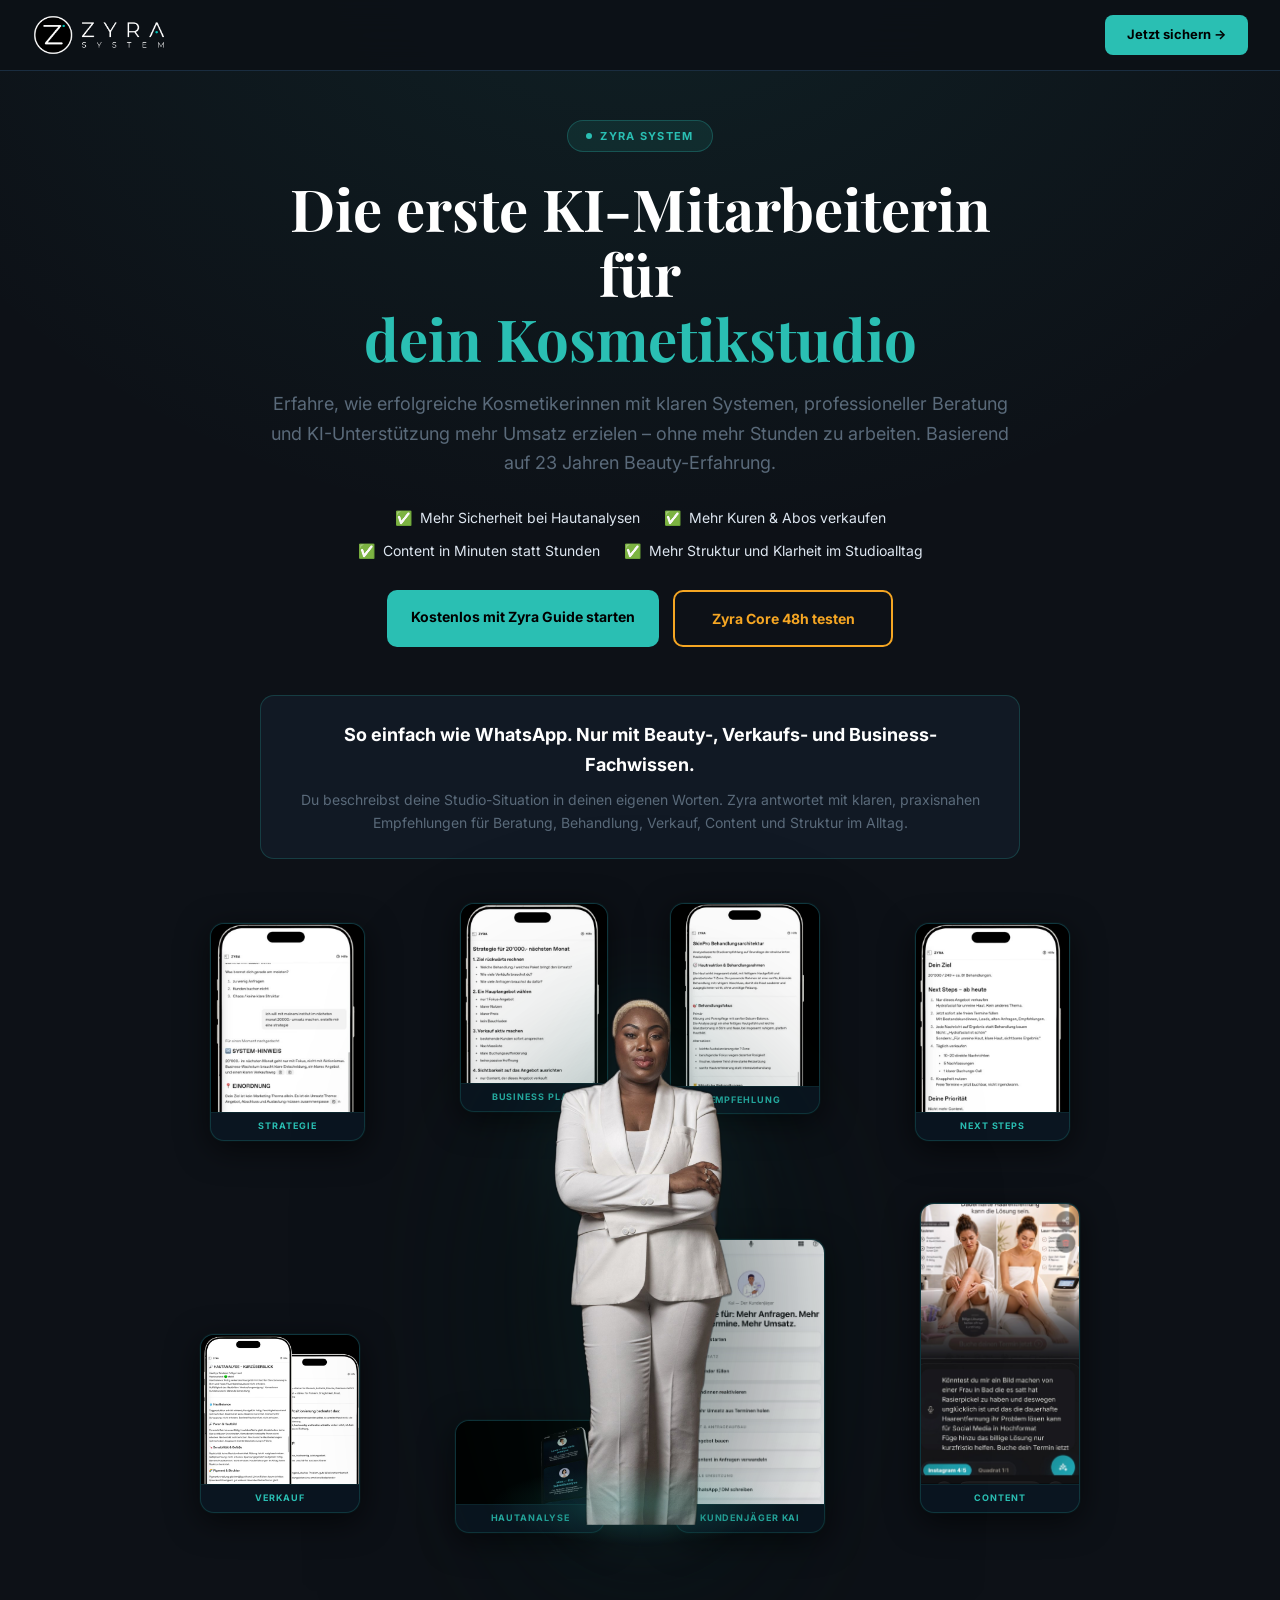
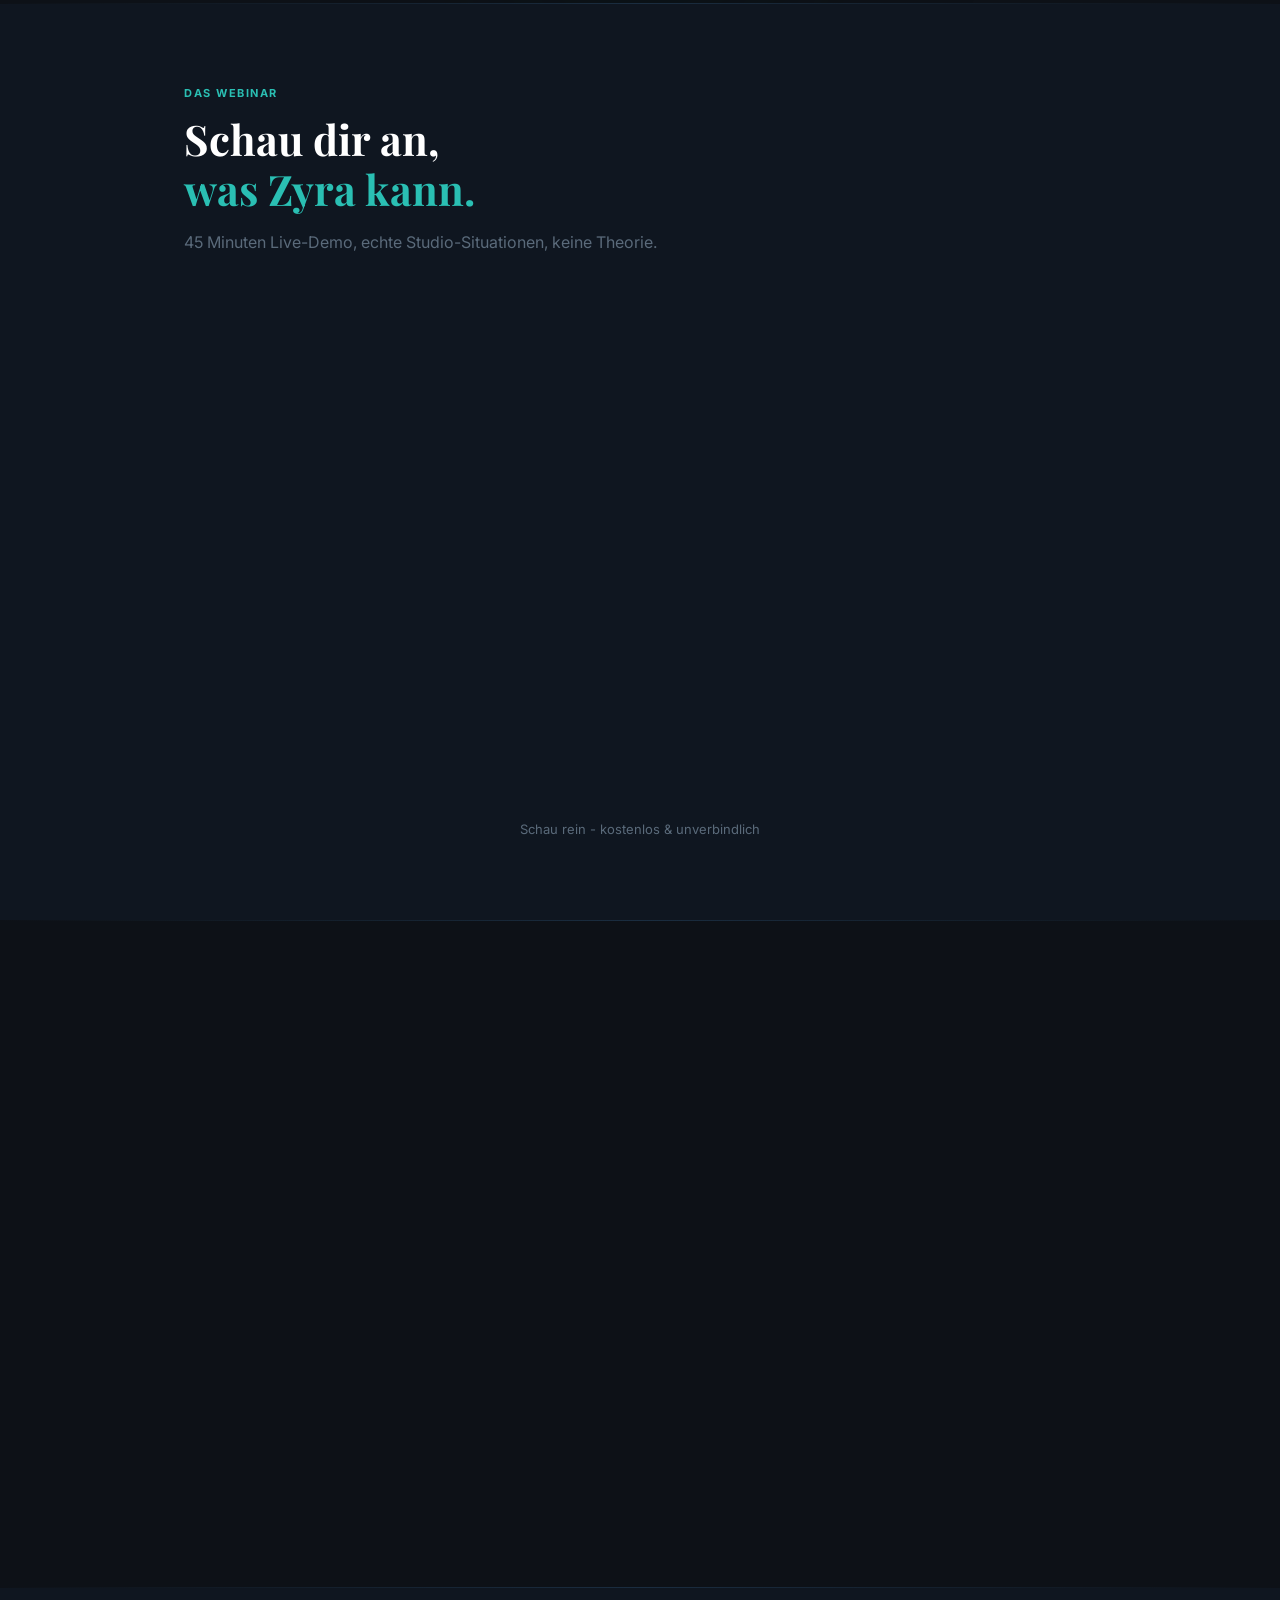
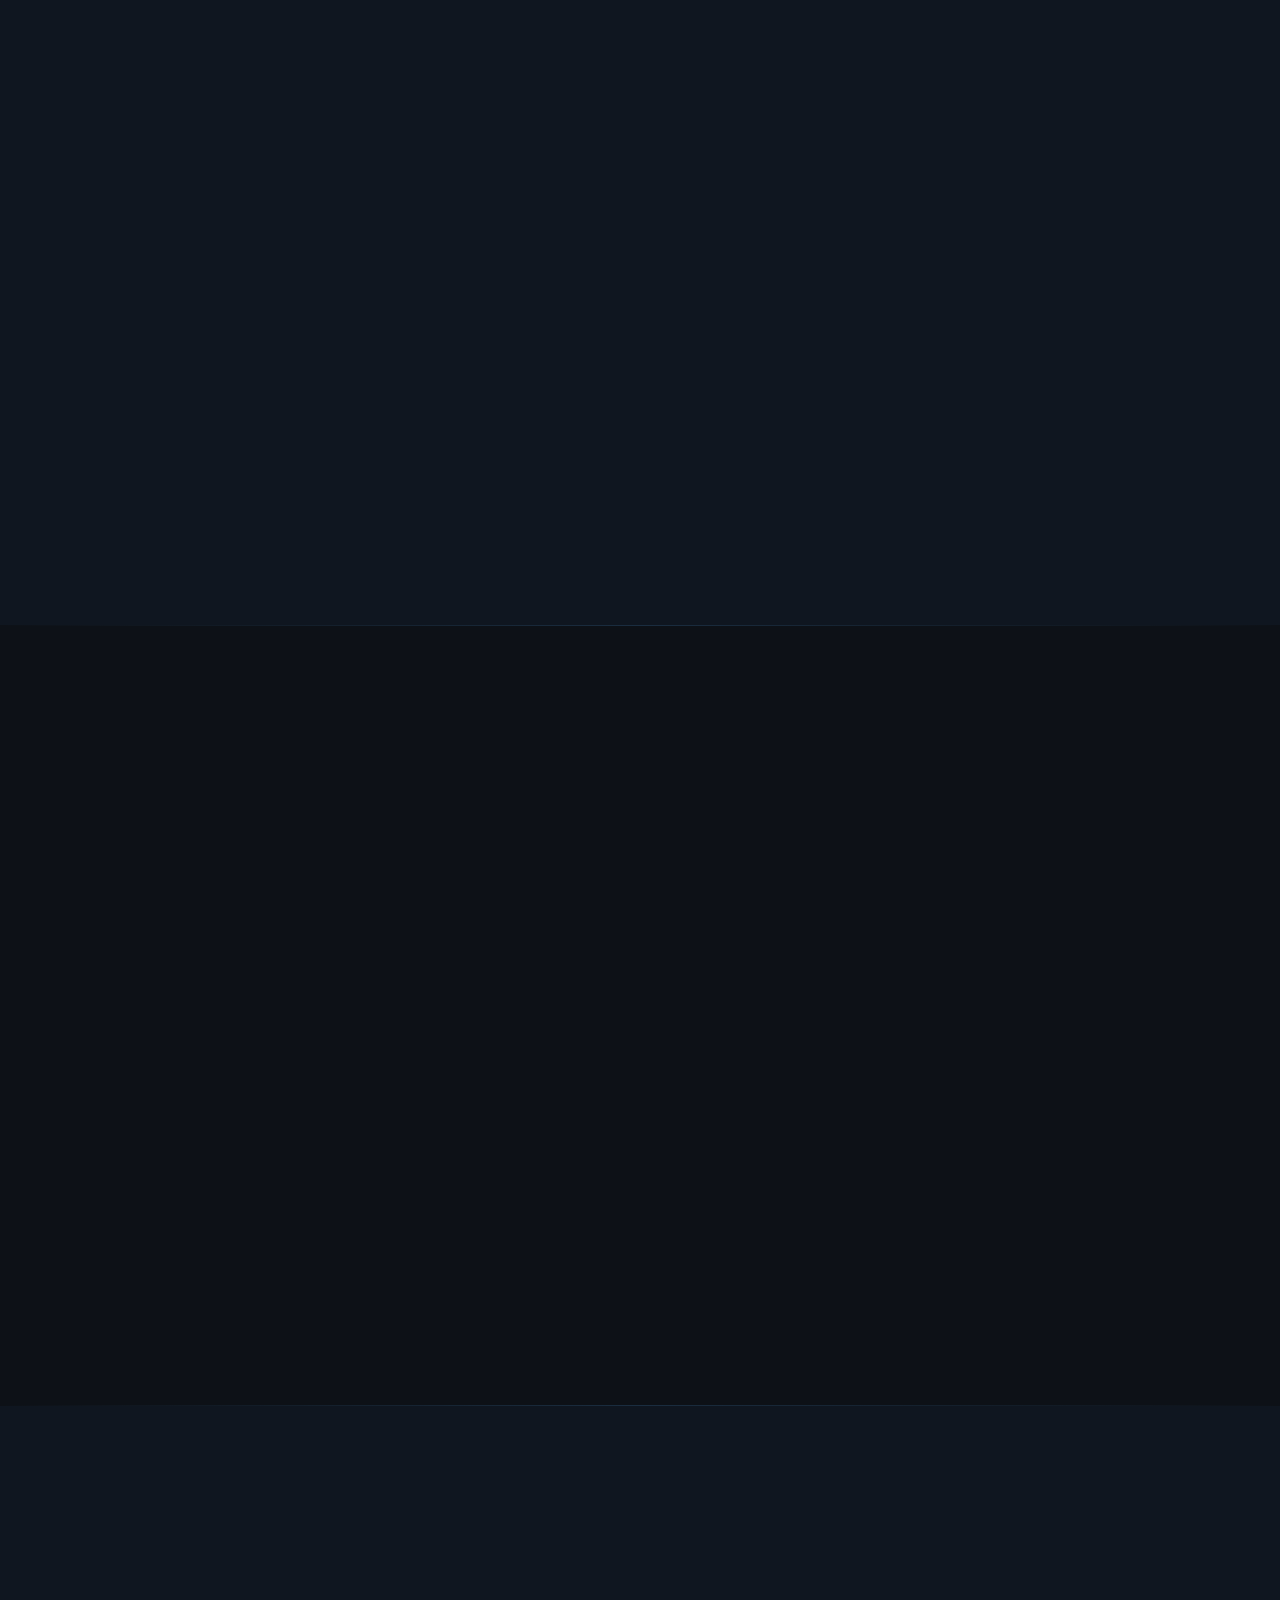
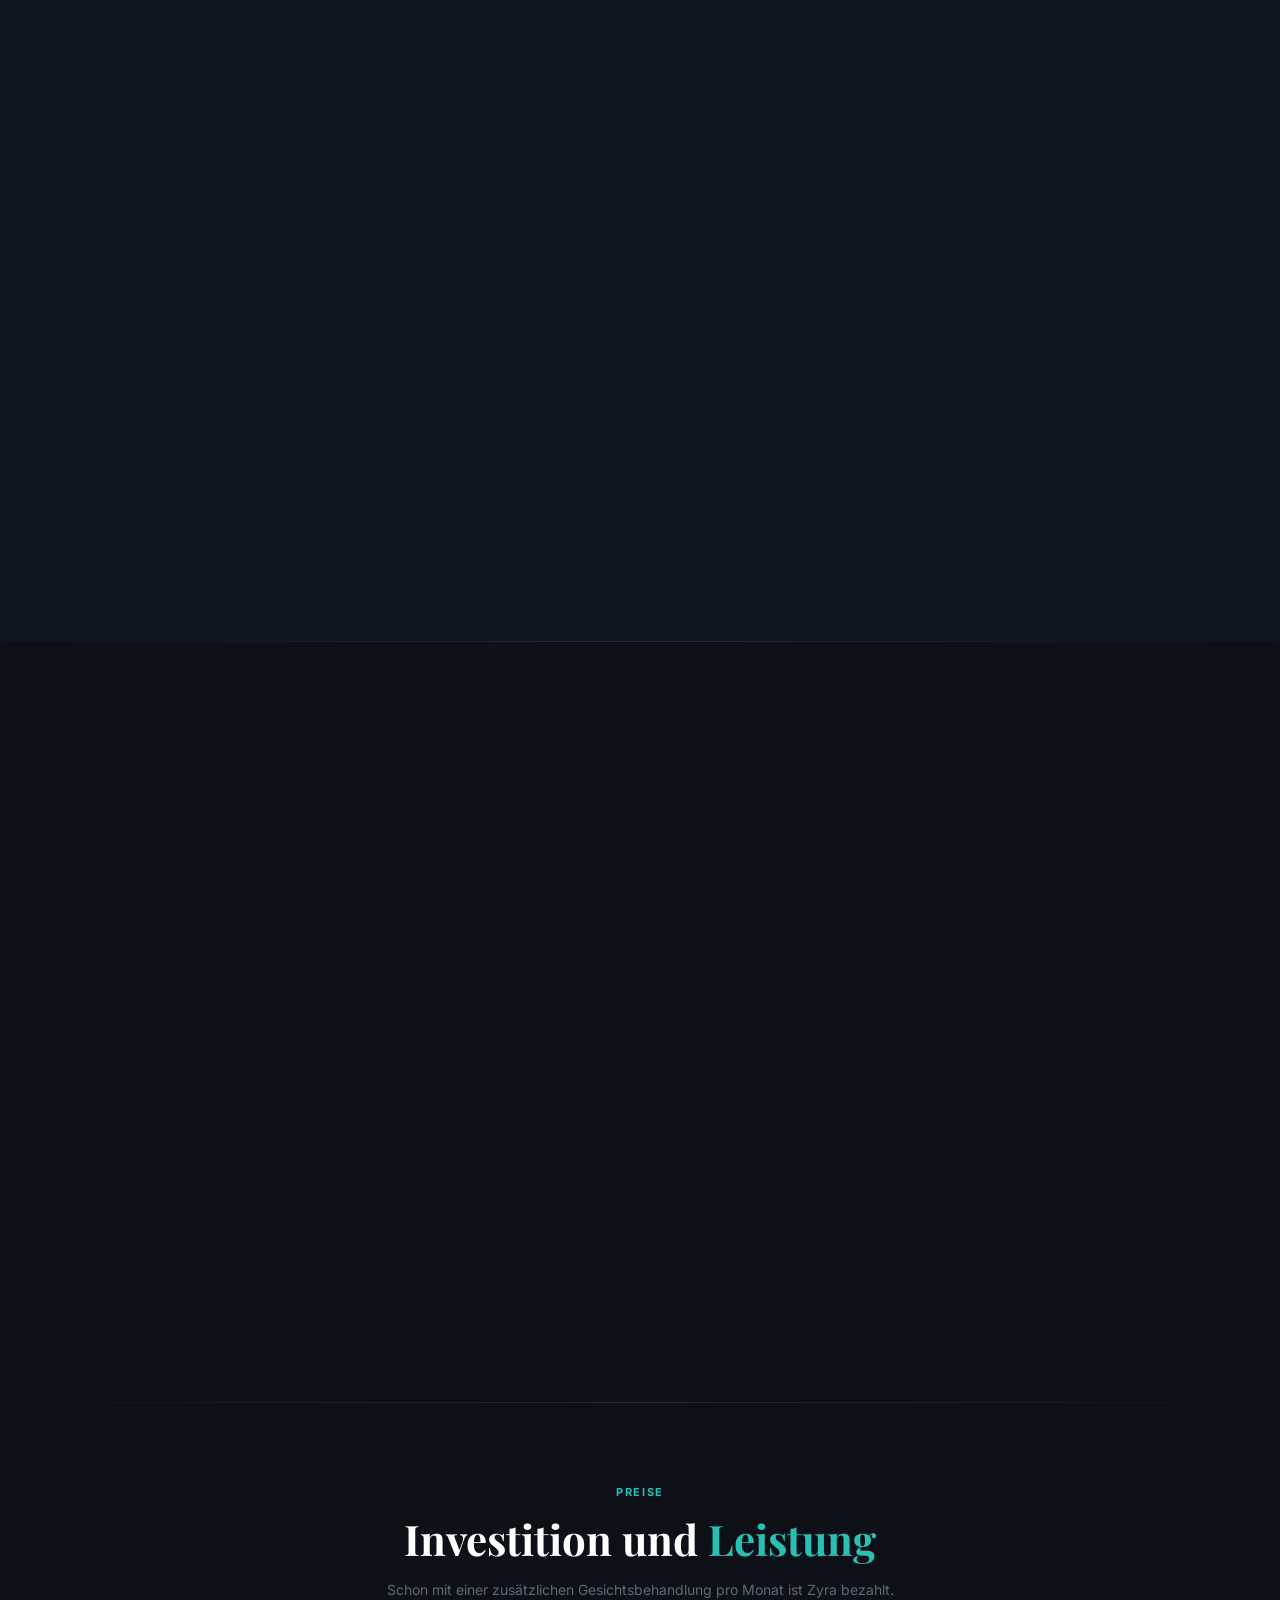
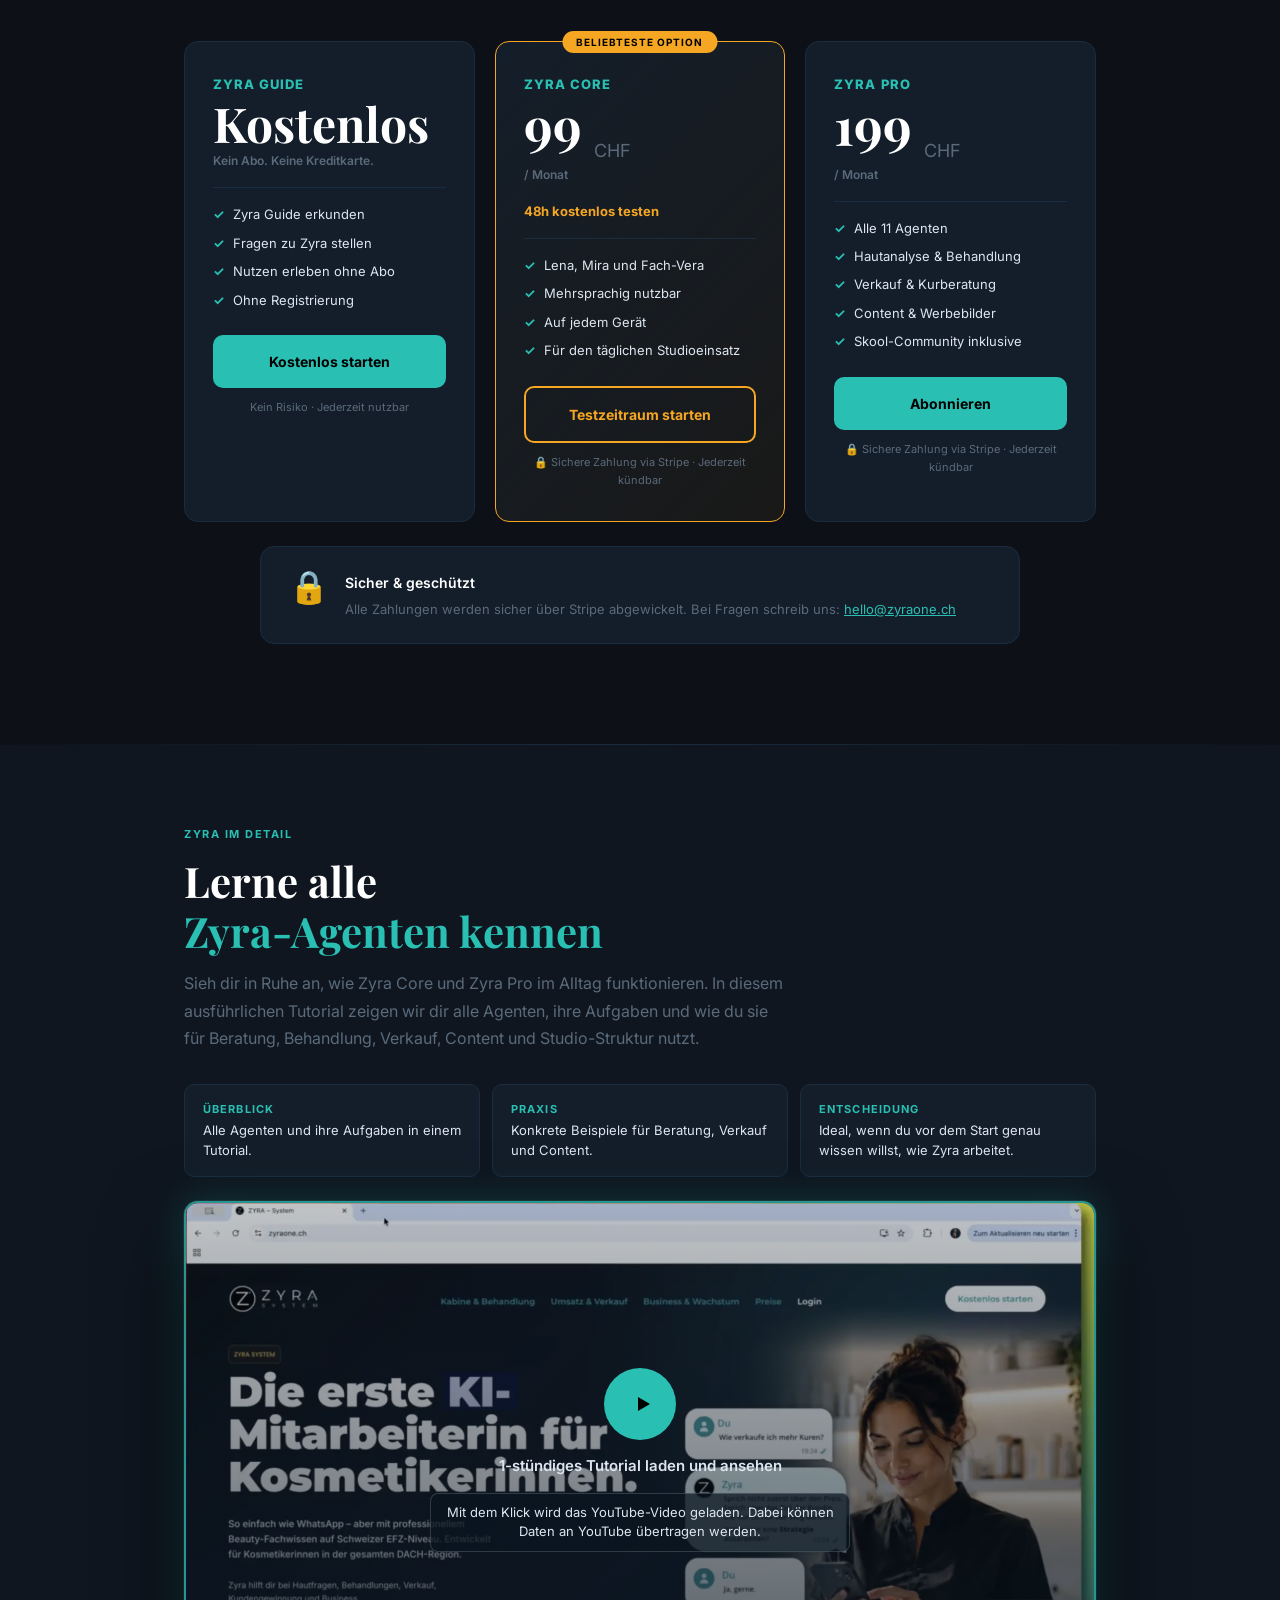
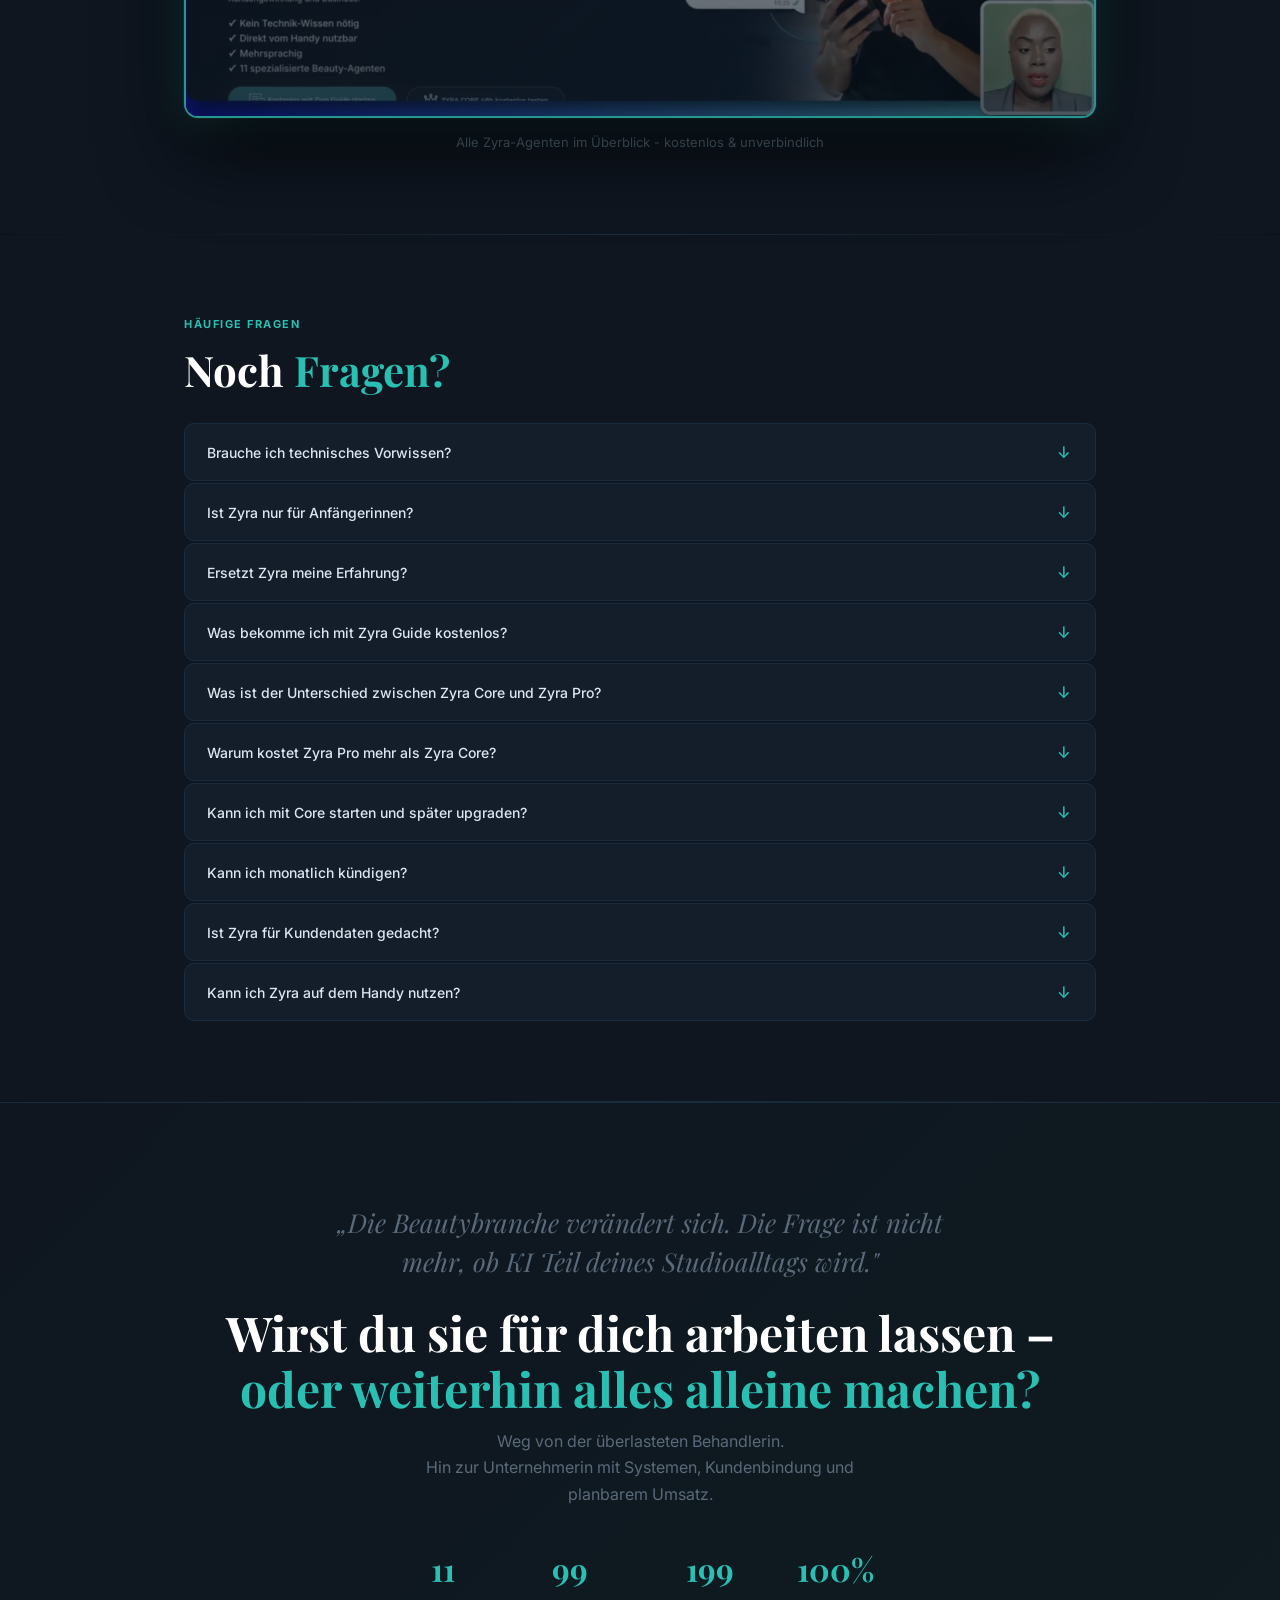
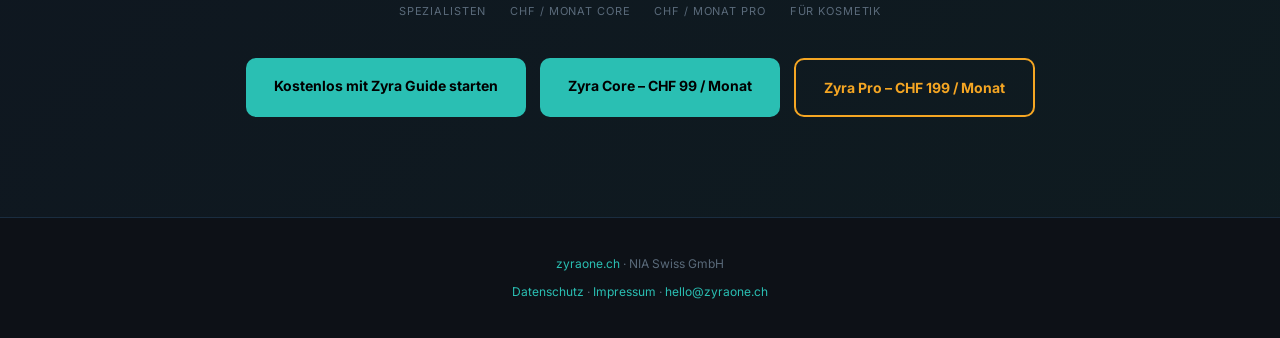
==== index.html @ 1c7a5cc1 "zweiter video" ====
<!DOCTYPE html>
<html lang="de">
<head>
<meta charset="UTF-8">
<meta name="viewport" content="width=device-width, initial-scale=1.0">
<title>Zyra - Die erste KI-Mitarbeiterin für dein Kosmetikstudio</title>
<style>
@import url('https://fonts.googleapis.com/css2?family=Inter:wght@300;400;500;600;700;800&family=Playfair+Display:ital,wght@0,700;1,400&display=swap');
:root{--bg:#0D1117;--bg2:#0F1620;--surface:#141E2A;--surface2:#1A2535;--teal:#2ABFB3;--teal-dim:#0A2825;--orange:#F5A623;--orange-dim:#2A1A00;--white:#FFFFFF;--off:#DDE6F0;--muted:#5A6A7A;--border:#1A2D40;--r:14px;}
*,*::before,*::after{box-sizing:border-box;margin:0;padding:0;}
html{scroll-behavior:smooth;}
body{background:var(--bg);color:var(--off);font-family:'Inter',sans-serif;line-height:1.65;-webkit-font-smoothing:antialiased;overflow-x:hidden;}

/* NAV */
nav{position:fixed;top:0;left:0;right:0;z-index:100;padding:14px 32px;display:flex;align-items:center;justify-content:space-between;background:rgba(13,17,23,0.94);backdrop-filter:blur(16px);border-bottom:1px solid var(--border);}
.nav-logo{display:inline-flex;align-items:center;text-decoration:none;}
.nav-logo img{width:132px;height:auto;display:block;}
.nav-cta{background:var(--teal);color:#000;font-size:13px;font-weight:700;padding:9px 22px;border-radius:8px;text-decoration:none;transition:.2s;}
.nav-cta:hover{opacity:.85;}

/* LAYOUT */
.wrap{max-width:960px;margin:0 auto;padding:0 24px;}

/* ═══ HERO ═══ */
#hero{
  padding:120px 0 60px;
  background:radial-gradient(ellipse 100% 60% at 50% -5%,rgba(42,191,179,0.09) 0%,transparent 65%),var(--bg);
  overflow:hidden;
}
.hero-top{text-align:center;padding:0 24px 48px;max-width:800px;margin:0 auto;}
.pill{display:inline-flex;align-items:center;gap:8px;background:rgba(42,191,179,0.1);border:1px solid rgba(42,191,179,0.28);border-radius:20px;padding:6px 18px;font-size:11px;font-weight:700;color:var(--teal);letter-spacing:.12em;text-transform:uppercase;margin-bottom:24px;}
.pill-dot{width:6px;height:6px;background:var(--teal);border-radius:50%;animation:blink 2s infinite;}
@keyframes blink{0%,100%{opacity:1;transform:scale(1)}50%{opacity:.4;transform:scale(1.5)}}
.hero-h1{font-family:'Playfair Display',serif;font-size:clamp(32px,5.5vw,58px);font-weight:700;color:#fff;line-height:1.12;margin-bottom:18px;}
.hero-h1 span{color:var(--teal);}
.hero-sub{font-size:clamp(15px,1.8vw,18px);color:var(--muted);line-height:1.65;margin-bottom:28px;}
.hero-actions{display:flex;gap:14px;justify-content:center;flex-wrap:wrap;margin:28px 0 0;}
.hero-actions a{min-width:220px;padding:15px 24px;border-radius:10px;font-size:14px;font-weight:700;text-decoration:none;text-align:center;transition:.2s;}
.hero-primary{background:var(--teal);color:#000;}
.hero-primary:hover{opacity:.87;transform:translateY(-2px);box-shadow:0 10px 32px rgba(42,191,179,.3);}
.hero-secondary{background:transparent;color:var(--orange);border:2px solid var(--orange);}
.hero-secondary:hover{background:var(--orange);color:#000;transform:translateY(-2px);}
.checks{display:flex;flex-wrap:wrap;gap:10px 24px;justify-content:center;}
.checks li{list-style:none;font-size:14px;color:var(--off);display:flex;align-items:center;gap:8px;}
.checks li::before{content:'✅';font-size:14px;}
.system-intro{max-width:760px;margin:0 auto 44px;padding:24px 28px;background:rgba(20,30,42,.72);border:1px solid rgba(42,191,179,.22);border-radius:var(--r);text-align:center;}
.system-intro h3{font-size:18px;color:#fff;margin-bottom:8px;}
.system-intro p{font-size:14px;color:var(--muted);line-height:1.65;}

/* ═══ ORBIT COMPOSITION ═══ */
.orbit-scene{
  position:relative;
  width:100%;
  max-width:980px;
  margin:0 auto;
  height:640px;
  display:flex;
  align-items:center;
  justify-content:center;
}

/* Avatar — center, large */
.orbit-avatar{
  position:absolute;
  z-index:10;
  width:340px;
  left:50%;
  top:50%;
  transform:translate(-50%,-50%);
}
.orbit-avatar img{
  width:100%;
  display:block;
  filter:drop-shadow(0 60px 120px rgba(0,0,0,.9)) drop-shadow(0 0 40px rgba(42,191,179,0.15));
}
.avatar-glow{
  position:absolute;bottom:-20px;left:50%;transform:translateX(-50%);
  width:300px;height:80px;
  background:radial-gradient(ellipse,rgba(42,191,179,0.22) 0%,transparent 70%);
  pointer-events:none;
}

/* Mockup card base */
.mc{
  position:absolute;
  background:#0A1520;
  border:1px solid rgba(42,191,179,0.2);
  border-radius:14px;
  overflow:hidden;
  box-shadow:0 8px 32px rgba(0,0,0,.6),0 0 0 1px rgba(42,191,179,.05);
  z-index:5;
  transition:transform .3s ease,box-shadow .3s;
}
.mc:hover{z-index:20;box-shadow:0 16px 48px rgba(0,0,0,.8),0 0 28px rgba(42,191,179,.18);}
.mc img{width:100%;display:block;}
.mc-lbl{padding:6px 10px;font-size:9px;font-weight:700;color:var(--teal);letter-spacing:.1em;text-transform:uppercase;text-align:center;border-top:1px solid rgba(42,191,179,.1);}

/* Float animations */
.fa{animation:fa 4.0s ease-in-out infinite;}
.fb{animation:fb 5.2s ease-in-out infinite;}
.fc{animation:fc 3.8s ease-in-out infinite;}
.fd{animation:fd 4.6s ease-in-out infinite;}
.fe{animation:fe 5.0s ease-in-out infinite;}
.ff{animation:ff 4.2s ease-in-out infinite;}
.fg{animation:fg 3.6s ease-in-out infinite;}
.fh{animation:fh 4.8s ease-in-out infinite;}
@keyframes fa{0%,100%{transform:translateY(0) rotate(-2deg)}50%{transform:translateY(-18px) rotate(-2deg)}}
@keyframes fb{0%,100%{transform:translateY(-8px) rotate(2deg)}50%{transform:translateY(14px) rotate(2deg)}}
@keyframes fc{0%,100%{transform:translateY(10px) rotate(-1deg)}50%{transform:translateY(-16px) rotate(-1deg)}}
@keyframes fd{0%,100%{transform:translateY(-5px) rotate(1.5deg)}50%{transform:translateY(16px) rotate(1.5deg)}}
@keyframes fe{0%,100%{transform:translateY(7px) rotate(-2.5deg)}50%{transform:translateY(-16px) rotate(-2.5deg)}}
@keyframes ff{0%,100%{transform:translateY(-10px) rotate(1deg)}50%{transform:translateY(13px) rotate(1deg)}}
@keyframes fg{0%,100%{transform:translateY(4px) rotate(-1.5deg)}50%{transform:translateY(-18px) rotate(-1.5deg)}}
@keyframes fh{0%,100%{transform:translateY(-7px) rotate(2deg)}50%{transform:translateY(12px) rotate(2deg)}}

/* ── Mockup positions (8 around avatar) ── */
/* Top-left */
.m1{width:155px;top:20px;left:60px;}
/* Top-center-left */
.m2{width:145px;top:0px;left:calc(50% - 180px);}
/* Top-center-right */
.m3{width:150px;top:0px;right:calc(50% - 180px);}
/* Top-right */
.m4{width:155px;top:20px;right:60px;}
/* Bottom-left */
.m5{width:160px;bottom:30px;left:50px;}
/* Bottom-center-left */
.m6{width:150px;bottom:10px;left:calc(50% - 185px);}
/* Bottom-center-right */
.m7{width:150px;bottom:10px;right:calc(50% - 185px);}
/* Bottom-right */
.m8{width:160px;bottom:30px;right:50px;}

/* ─── REST OF PAGE ─── */
section{padding:80px 0;}
.s-label{font-size:11px;font-weight:700;letter-spacing:.14em;text-transform:uppercase;color:var(--teal);margin-bottom:12px;}
.s-title{font-family:'Playfair Display',serif;font-size:clamp(26px,4vw,42px);color:#fff;line-height:1.2;margin-bottom:14px;}
.s-title span{color:var(--teal);}
.s-body{font-size:16px;color:var(--muted);line-height:1.7;max-width:600px;margin-bottom:32px;}
.divider{height:1px;background:linear-gradient(90deg,transparent,var(--border),transparent);}

#video{background:var(--bg2);padding:80px 0;}
.video-wrap{position:relative;width:100%;padding-top:56.25%;border-radius:var(--r);overflow:hidden;border:2px solid rgba(42,191,179,.75);box-shadow:0 32px 80px rgba(0,0,0,.72),0 0 0 1px rgba(255,255,255,.08),0 0 38px rgba(42,191,179,.28);background:var(--surface);}
.video-wrap iframe{position:absolute;inset:0;width:100%;height:100%;border:0;}
.video-ph{--thumb:url('assets/thumbnail.webp');position:absolute;inset:0;display:flex;flex-direction:column;align-items:center;justify-content:center;gap:14px;cursor:pointer;background:#0A1520;}
.video-ph::before{content:'';position:absolute;inset:0;background:var(--thumb) center/cover no-repeat;transform:scale(1.01);}
.video-ph::after{content:'';position:absolute;inset:0;background:linear-gradient(180deg,rgba(10,21,32,.25) 0%,rgba(10,21,32,.72) 100%);}
.video-ph>*{position:relative;z-index:1;}
.play{width:72px;height:72px;border-radius:50%;background:var(--teal);display:flex;align-items:center;justify-content:center;transition:.25s;}
.play:hover{transform:scale(1.1);box-shadow:0 0 40px rgba(42,191,179,.5);}
.play svg{margin-left:4px;}
.video-note{text-align:center;margin-top:14px;font-size:13px;color:var(--muted);}

#tutorial{background:var(--bg2);}
.tutorial-points{display:grid;grid-template-columns:repeat(3,1fr);gap:12px;margin:28px 0 24px;}
.tutorial-point{background:var(--surface);border:1px solid var(--border);border-radius:10px;padding:16px 18px;font-size:13px;color:var(--off);line-height:1.5;}
.tutorial-point strong{display:block;color:var(--teal);font-size:11px;text-transform:uppercase;letter-spacing:.1em;margin-bottom:4px;}
@media(max-width:700px){.tutorial-points{grid-template-columns:1fr;}}

#learnings{background:var(--bg);}
.learn-grid{display:flex;flex-direction:column;gap:10px;margin-top:28px;}
.learn-item{display:flex;align-items:flex-start;gap:14px;background:var(--surface);border:1px solid var(--border);border-radius:10px;padding:16px 20px;}
.learn-check{color:var(--teal);font-size:16px;margin-top:1px;min-width:20px;}
.learn-item p{font-size:14px;color:var(--off);line-height:1.5;}

#turning{background:var(--bg2);}
.two-col{display:grid;grid-template-columns:1fr 1fr;gap:20px;margin-top:28px;}
@media(max-width:640px){.two-col{grid-template-columns:1fr;}}
.col-card{background:var(--surface);border:1px solid var(--border);border-radius:var(--r);padding:28px;}
.col-card h4{font-size:12px;font-weight:700;letter-spacing:.12em;text-transform:uppercase;color:var(--muted);margin-bottom:14px;}
.col-card ul{list-style:none;display:flex;flex-direction:column;gap:8px;}
.col-card ul li{font-size:14px;color:var(--off);padding-left:16px;position:relative;}
.col-card ul li::before{content:'·';position:absolute;left:0;color:var(--teal);font-size:18px;line-height:1;}
.verdict{margin-top:20px;padding:20px 24px;background:#0A2825;border:1px solid rgba(42,191,179,.2);border-radius:var(--r);font-size:15px;color:var(--off);line-height:1.6;text-align:center;}
.verdict strong{color:var(--teal);}

#solution{background:var(--bg);}
.solution-grid{display:grid;grid-template-columns:repeat(auto-fit,minmax(155px,1fr));gap:12px;margin-top:28px;}
.sol-card{background:var(--surface);border:1px solid var(--border);border-radius:var(--r);padding:20px 16px;text-align:center;transition:.2s;}
.sol-card:hover{border-color:rgba(42,191,179,.35);transform:translateY(-2px);}
.sol-icon{font-size:24px;margin-bottom:10px;}
.sol-title{font-size:13px;font-weight:600;color:var(--off);}
.sol-badge{display:inline-flex;margin-top:10px;padding:3px 8px;border-radius:999px;background:rgba(42,191,179,.1);border:1px solid rgba(42,191,179,.24);font-size:10px;font-weight:800;letter-spacing:.08em;text-transform:uppercase;color:var(--teal);}

#compare{background:var(--bg2);}
.compare-table{display:grid;border:1px solid var(--border);border-radius:var(--r);overflow:hidden;background:var(--surface);margin-top:28px;}
.compare-row{display:grid;grid-template-columns:1fr 1.2fr 1.2fr;border-top:1px solid var(--border);}
.compare-row:first-child{border-top:0;background:#0A2825;}
.compare-cell{padding:16px 18px;font-size:13px;color:var(--muted);line-height:1.5;border-left:1px solid var(--border);}
.compare-cell:first-child{border-left:0;color:var(--off);font-weight:700;}
.compare-row:first-child .compare-cell{color:#fff;font-size:11px;text-transform:uppercase;letter-spacing:.1em;font-weight:800;}
.compare-row .compare-cell:nth-child(3){color:var(--off);}
@media(max-width:700px){.compare-row{grid-template-columns:1fr;}.compare-cell{border-left:0;border-top:1px solid var(--border);}.compare-cell:first-child{border-top:0;background:rgba(42,191,179,.06);}}

#includes{background:var(--bg2);}
.includes-wrap{display:grid;grid-template-columns:1fr 1fr;gap:12px;margin-top:28px;}
@media(max-width:600px){.includes-wrap{grid-template-columns:1fr;}}
.inc-item{display:flex;gap:12px;align-items:flex-start;background:var(--surface);border:1px solid var(--border);border-radius:10px;padding:16px 18px;}
.inc-tick{width:20px;height:20px;min-width:20px;background:var(--teal);border-radius:50%;display:flex;align-items:center;justify-content:center;margin-top:2px;}
.inc-tick svg{display:block;}
.inc-item h4{font-size:13px;font-weight:600;color:#fff;margin-bottom:3px;}
.inc-item p{font-size:12px;color:var(--muted);line-height:1.45;}

#results{background:var(--bg);}
.results-stats{display:grid;grid-template-columns:repeat(4,1fr);gap:14px;margin-top:28px;}
@media(max-width:640px){.results-stats{grid-template-columns:repeat(2,1fr);}}
.stat-card{background:var(--surface);border:1px solid var(--border);border-radius:var(--r);padding:24px 16px;text-align:center;}
.stat-card.featured{border-color:rgba(42,191,179,.4);background:linear-gradient(135deg,var(--surface) 0%,#0A2825 100%);}
.stat-num{font-family:'Playfair Display',serif;font-size:36px;font-weight:700;color:var(--teal);display:block;margin-bottom:4px;}
.stat-num.big{font-size:42px;}
.stat-lbl{font-size:11px;color:var(--muted);text-transform:uppercase;letter-spacing:.08em;}
.result-note{margin-top:20px;padding:20px 28px;background:#0A2825;border:1px solid rgba(42,191,179,.2);border-radius:var(--r);text-align:center;font-size:15px;color:var(--off);}
.result-note strong{color:var(--teal);}
.result-detail{margin-top:14px;padding:18px 22px;background:var(--surface);border:1px solid var(--border);border-radius:var(--r);font-size:13px;color:var(--muted);line-height:1.65;}
.result-detail strong{color:var(--off);}

#forwho{background:var(--bg2);}
.forwho-list{display:flex;flex-direction:column;gap:10px;margin-top:24px;}
.fw-item{display:flex;align-items:center;gap:14px;background:#0A2825;border:1px solid rgba(42,191,179,.2);border-radius:10px;padding:16px 20px;}
.fw-dot{width:8px;height:8px;min-width:8px;background:var(--teal);border-radius:50%;}
.fw-item span{font-size:14px;color:var(--off);font-weight:500;}

#pricing{background:var(--bg);padding-bottom:100px;}
.pricing-grid{display:grid;grid-template-columns:repeat(3,1fr);gap:20px;max-width:960px;margin:40px auto 0;}
@media(max-width:700px){.pricing-grid{grid-template-columns:1fr;}}
.pc{background:var(--surface);border:1px solid var(--border);border-radius:var(--r);padding:32px 28px;position:relative;transition:.2s;}
.pc:hover{transform:translateY(-3px);}
.pc.hot{border-color:var(--orange);background:linear-gradient(135deg,var(--surface) 0%,rgba(245,166,35,.05) 100%);}
.pc-badge{position:absolute;top:-11px;left:50%;transform:translateX(-50%);background:var(--orange);color:#000;font-size:10px;font-weight:700;letter-spacing:.1em;text-transform:uppercase;padding:3px 14px;border-radius:12px;white-space:nowrap;}
.pc-type{font-size:11px;font-weight:700;letter-spacing:.1em;text-transform:uppercase;color:var(--muted);margin-bottom:8px;}
.pc-old{font-size:13px;color:var(--muted);text-decoration:line-through;margin-bottom:4px;}
.pc-price{font-family:'Playfair Display',serif;font-size:52px;font-weight:700;color:#fff;line-height:1;margin-bottom:4px;}
.pc-price sub{font-size:18px;font-family:'Inter',sans-serif;font-weight:400;color:var(--muted);}
.pc-save{font-size:12px;color:var(--orange);font-weight:600;margin-bottom:16px;}
.pc-line{height:1px;background:var(--border);margin:16px 0;}
.pc-list{list-style:none;display:flex;flex-direction:column;gap:7px;margin-bottom:24px;}
.pc-list li{font-size:13px;color:var(--off);padding-left:20px;position:relative;}
.pc-list li::before{content:'✓';position:absolute;left:0;color:var(--teal);font-weight:700;}
.btn{display:block;width:100%;padding:15px;border-radius:10px;font-size:14px;font-weight:700;text-align:center;text-decoration:none;border:none;cursor:pointer;transition:.2s;}
.btn-t{background:var(--teal);color:#000;}
.btn-t:hover{opacity:.87;transform:translateY(-1px);box-shadow:0 8px 28px rgba(42,191,179,.3);}
.btn-o{background:transparent;color:var(--orange);border:2px solid var(--orange);}
.btn-o:hover{background:var(--orange);color:#000;}
.pc-note{font-size:11px;color:var(--muted);text-align:center;margin-top:10px;}
.guarantee{display:flex;gap:16px;align-items:flex-start;background:var(--surface);border:1px solid var(--border);border-radius:var(--r);padding:24px 28px;max-width:760px;margin:24px auto 0;}
.guarantee h4{font-size:14px;font-weight:600;color:#fff;margin-bottom:5px;}
.guarantee p{font-size:13px;color:var(--muted);line-height:1.55;}

#faq{background:var(--bg2);}
.faq-list{display:flex;flex-direction:column;gap:2px;margin-top:28px;}
.fq{background:var(--surface);border:1px solid var(--border);border-radius:10px;overflow:hidden;}
.fq-q{width:100%;background:none;border:none;color:var(--off);font-size:14px;font-weight:500;font-family:'Inter',sans-serif;padding:18px 22px;text-align:left;cursor:pointer;display:flex;justify-content:space-between;align-items:center;gap:16px;transition:.2s;}
.fq-q:hover{color:var(--teal);}
.fq-arr{font-size:16px;color:var(--teal);transition:.25s;min-width:18px;text-align:center;}
.fq.open .fq-arr{transform:rotate(180deg);}
.fq-a{max-height:0;overflow:hidden;font-size:13px;color:var(--muted);line-height:1.65;padding:0 22px;transition:max-height .3s ease,padding .3s;}
.fq.open .fq-a{max-height:320px;padding:0 22px 18px;}

#final{background:linear-gradient(135deg,var(--bg2) 0%,rgba(42,191,179,.06) 100%);padding:100px 0;border-top:1px solid var(--border);text-align:center;}
.final-quote{font-family:'Playfair Display',serif;font-style:italic;font-size:clamp(18px,2.8vw,26px);color:var(--muted);max-width:640px;margin:0 auto 24px;line-height:1.5;}
.final-h{font-family:'Playfair Display',serif;font-size:clamp(28px,4.5vw,48px);color:#fff;line-height:1.15;margin-bottom:12px;}
.final-h span{color:var(--teal);}
.final-sub{font-size:16px;color:var(--muted);max-width:480px;margin:0 auto 36px;line-height:1.65;}
.final-stats{display:flex;gap:24px;justify-content:center;flex-wrap:wrap;margin-bottom:36px;}
.fs .fn{font-family:'Playfair Display',serif;font-size:32px;font-weight:700;color:var(--teal);display:block;}
.fs .fl{font-size:11px;color:var(--muted);text-transform:uppercase;letter-spacing:.08em;}
.final-btns{display:flex;gap:14px;justify-content:center;flex-wrap:wrap;}
.final-btns a{min-width:220px;padding:16px 28px;border-radius:10px;font-size:14px;font-weight:700;text-decoration:none;text-align:center;transition:.2s;}
.fb-teal{background:var(--teal);color:#000;}
.fb-teal:hover{opacity:.87;transform:translateY(-2px);box-shadow:0 10px 32px rgba(42,191,179,.3);}
.fb-orange{background:transparent;color:var(--orange);border:2px solid var(--orange);}
.fb-orange:hover{background:var(--orange);color:#000;}
.limited{margin-top:20px;font-size:13px;color:var(--muted);}
.limited strong{color:var(--orange);}

footer{background:var(--bg);border-top:1px solid var(--border);padding:36px 24px;text-align:center;font-size:12px;color:var(--muted);}
footer a{color:var(--teal);text-decoration:none;}

.rev{opacity:0;transform:translateY(22px);transition:opacity .55s ease,transform .55s ease;}
.rev.on{opacity:1;transform:none;}

/* Mobile orbit */
@media(max-width:860px){
  nav{padding:12px 18px;}
  .nav-logo img{width:122px;}
  .orbit-scene{height:auto;min-height:500px;position:relative;padding:20px;}
  .mc{position:static;width:130px!important;display:inline-block;margin:6px;vertical-align:top;}
  .orbit-avatar{position:relative;transform:none;left:auto;top:auto;width:260px;margin:0 auto 20px;}
  .orbit-scene{display:flex;flex-direction:column;align-items:center;}
  .mockups-mobile-wrap{display:flex;flex-wrap:wrap;justify-content:center;gap:8px;width:100%;}
}
@media(min-width:861px){
  .mockups-mobile-wrap{display:contents;}
}
</style>
</head>
<body>

<!-- NAV -->
<nav>
  <a href="#" class="nav-logo" aria-label="Zyra System">
    <img src="assets/zyra-logo-white.png" alt="Zyra System">
  </a>
  <a href="#pricing" class="nav-cta">Jetzt sichern →</a>
</nav>

<!-- ═══ HERO ═══ -->
<section id="hero">
  <div class="hero-top rev">
    <div class="pill"><span class="pill-dot"></span>Zyra System</div>
    <h1 class="hero-h1">Die erste KI-Mitarbeiterin für<br><span>dein Kosmetikstudio</span></h1>
    <p class="hero-sub">Erfahre, wie erfolgreiche Kosmetikerinnen mit klaren Systemen, professioneller Beratung und KI-Unterstützung mehr Umsatz erzielen – ohne mehr Stunden zu arbeiten. Basierend auf 23 Jahren Beauty-Erfahrung.</p>
    <ul class="checks">
      <li>Mehr Sicherheit bei Hautanalysen</li>
      <li>Mehr Kuren &amp; Abos verkaufen</li>
      <li>Content in Minuten statt Stunden</li>
      <li>Mehr Struktur und Klarheit im Studioalltag</li>
    </ul>
    <div class="hero-actions">
      <a href="https://zyraone.ch" class="hero-primary" target="_blank">Kostenlos mit Zyra Guide starten</a>
      <a href="https://buy.stripe.com/5kQ8wO3MV9lg7fi5FXgbm09?client_reference_id=null&locale=de&__embed_source=buy_btn_1TWENmALXXoOZpl1QG5BV1vL" class="hero-secondary" target="_blank">Zyra Core 48h testen</a>
    </div>
  </div>

  <div class="system-intro rev">
    <h3>So einfach wie WhatsApp. Nur mit Beauty-, Verkaufs- und Business-Fachwissen.</h3>
    <p>Du beschreibst deine Studio-Situation in deinen eigenen Worten. Zyra antwortet mit klaren, praxisnahen Empfehlungen für Beratung, Behandlung, Verkauf, Content und Struktur im Alltag.</p>
  </div>

  <!-- ORBIT COMPOSITION -->
  <div class="orbit-scene rev">

    <!-- Desktop: absolute positioned mockups -->
    <div class="mockups-mobile-wrap">
      <!-- top-left -->
      <div class="mc m1 fa" style="width:155px">
        <img src="[data-uri]" alt="Strategie">
        <div class="mc-lbl">Strategie</div>
      </div>
      <!-- top-center-left -->
      <div class="mc m2 fb" style="width:148px">
        <img src="[data-uri]" alt="Business Plan">
        <div class="mc-lbl">Business Plan</div>
      </div>
      <!-- top-center-right -->
      <div class="mc m3 fc" style="width:150px">
        <img src="[data-uri]" alt="Empfehlung">
        <div class="mc-lbl">Empfehlung</div>
      </div>
      <!-- top-right -->
      <div class="mc m4 fd" style="width:155px">
        <img src="[data-uri]" alt="Next Steps">
        <div class="mc-lbl">Next Steps</div>
      </div>
      <!-- bottom-left -->
      <div class="mc m5 fe" style="width:160px">
        <img src="[data-uri]" alt="Verkauf">
        <div class="mc-lbl">Verkauf</div>
      </div>
      <!-- bottom-center-left -->
      <div class="mc m6 ff" style="width:150px">
        <img src="[data-uri]" alt="Hautanalyse">
        <div class="mc-lbl">Hautanalyse</div>
      </div>
      <!-- bottom-center-right -->
      <div class="mc m7 fg" style="width:150px">
        <img src="[data-uri]" alt="Kundenjäger">
        <div class="mc-lbl">Kundenjäger Kai</div>
      </div>
      <!-- bottom-right -->
      <div class="mc m8 fh" style="width:160px">
        <img src="[data-uri]" alt="Content">
        <div class="mc-lbl">Content</div>
      </div>
    </div>

    <!-- CENTER AVATAR -->
    <div class="orbit-avatar">
      <img src="[data-uri]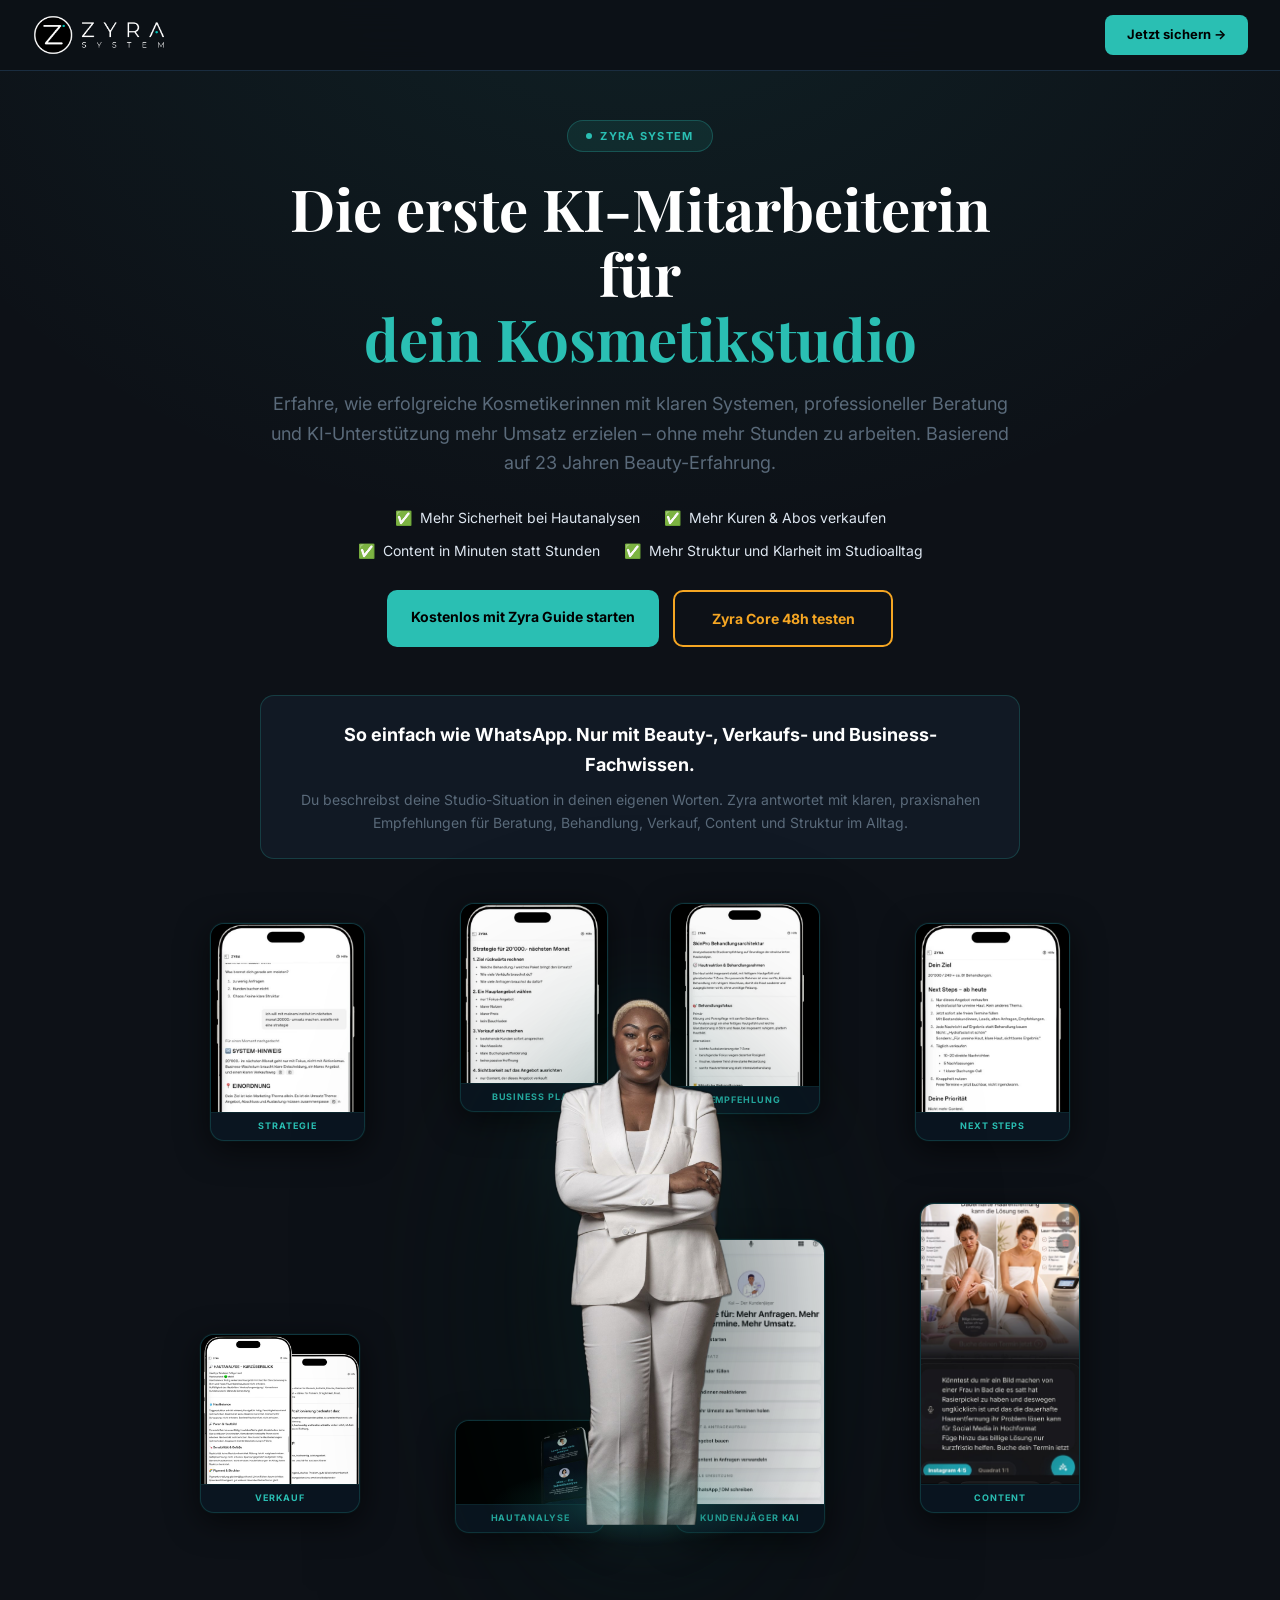
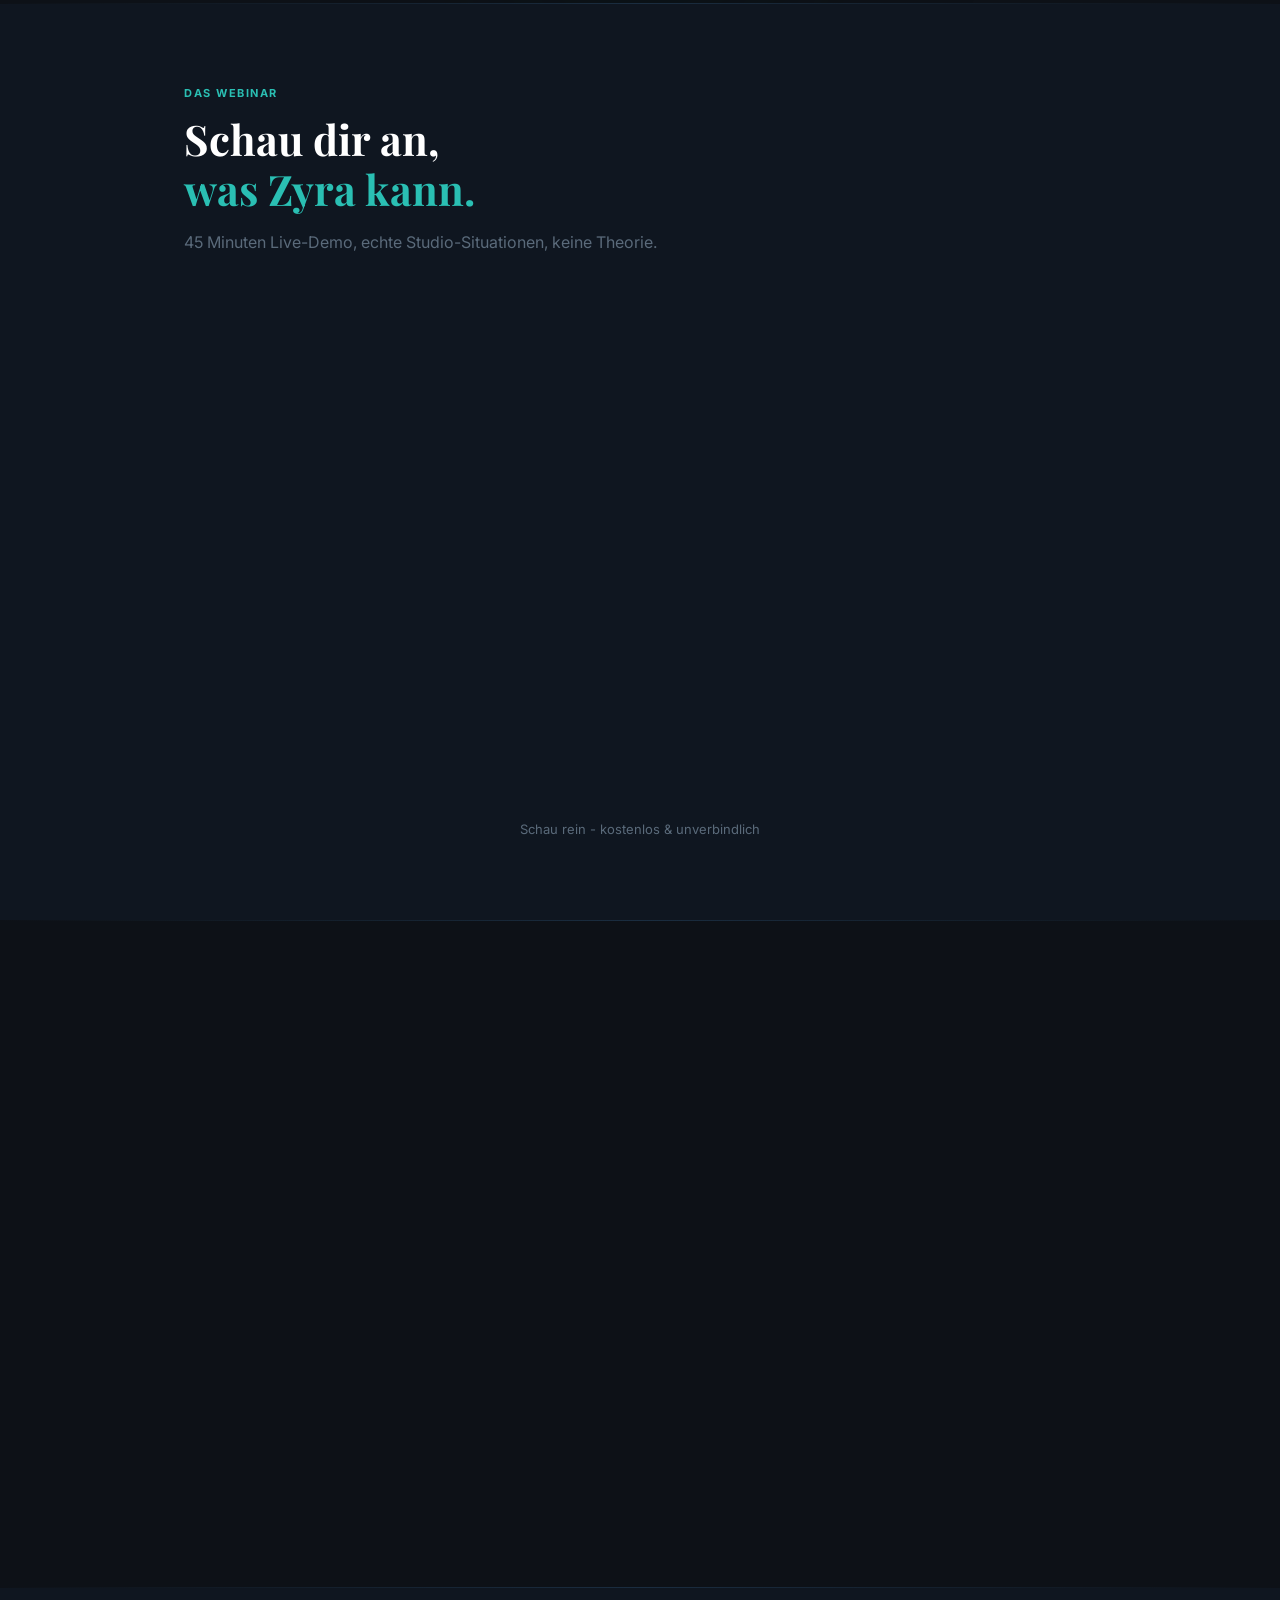
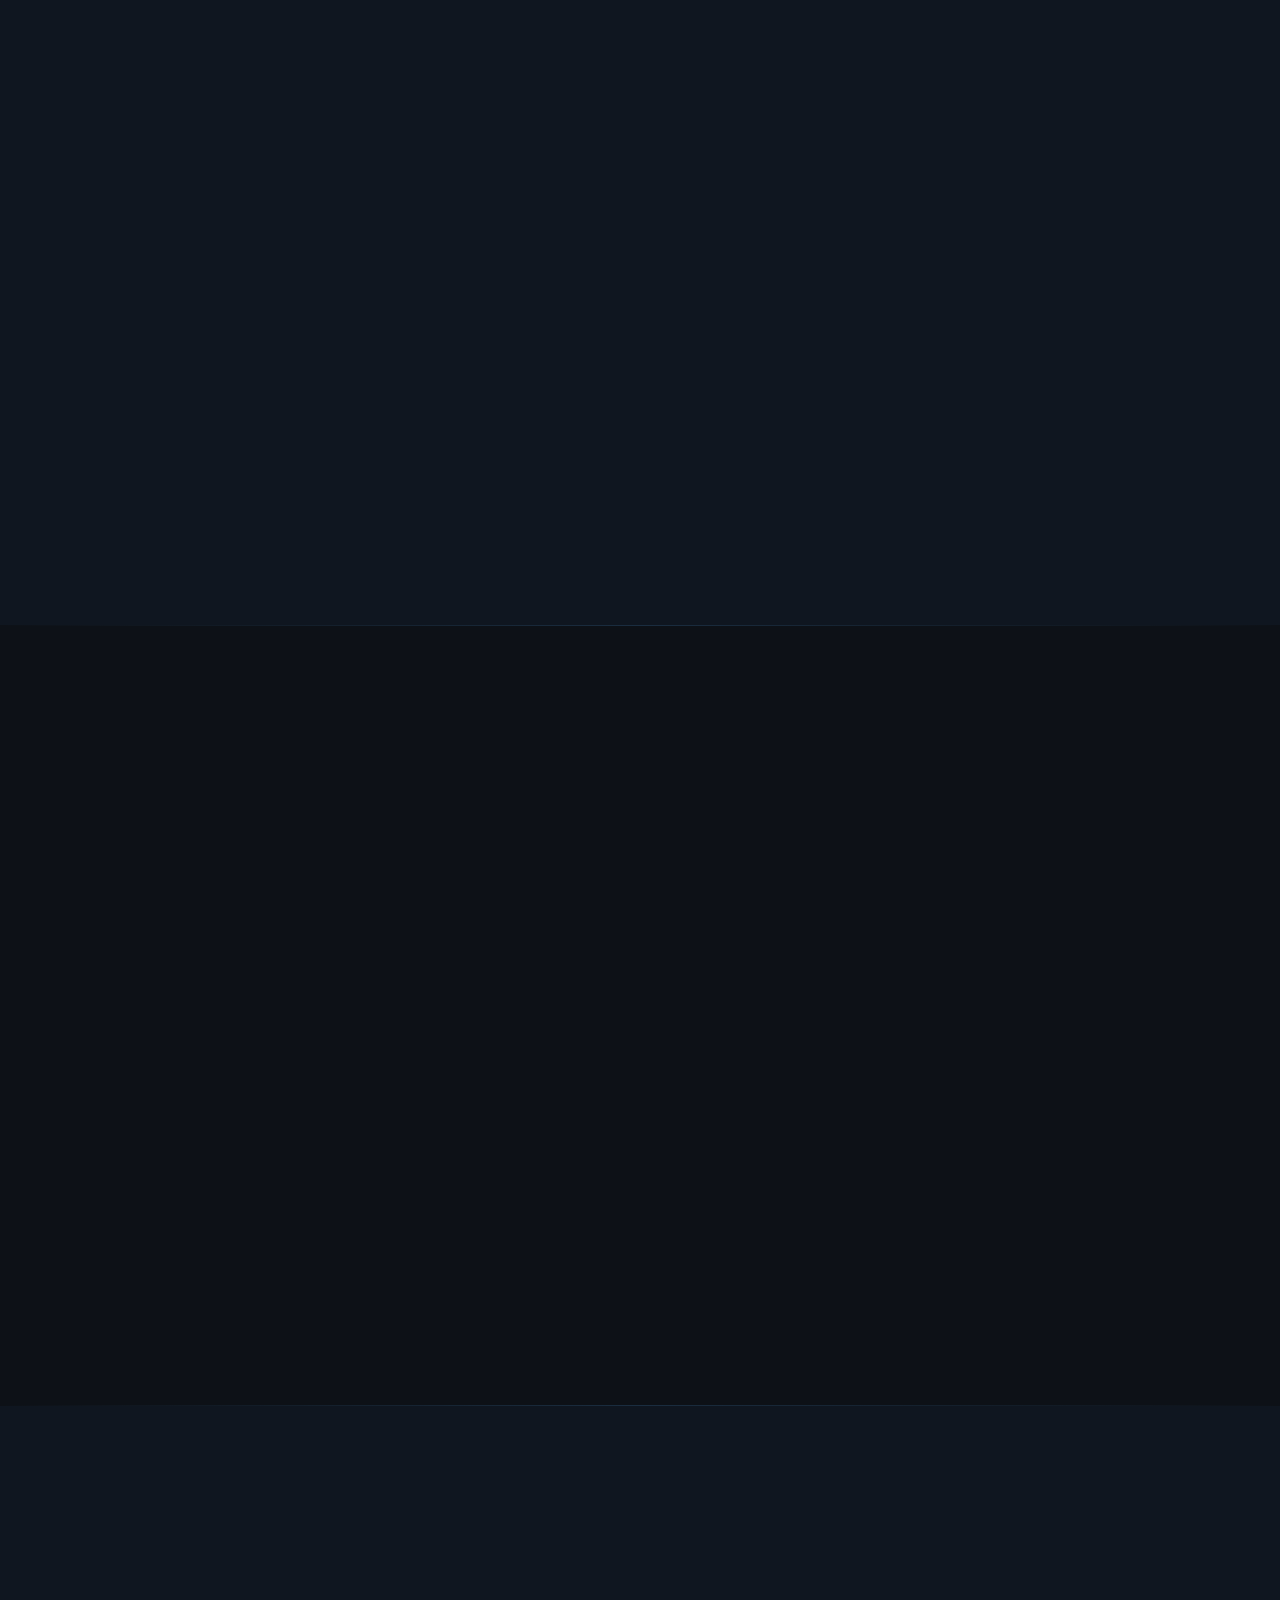
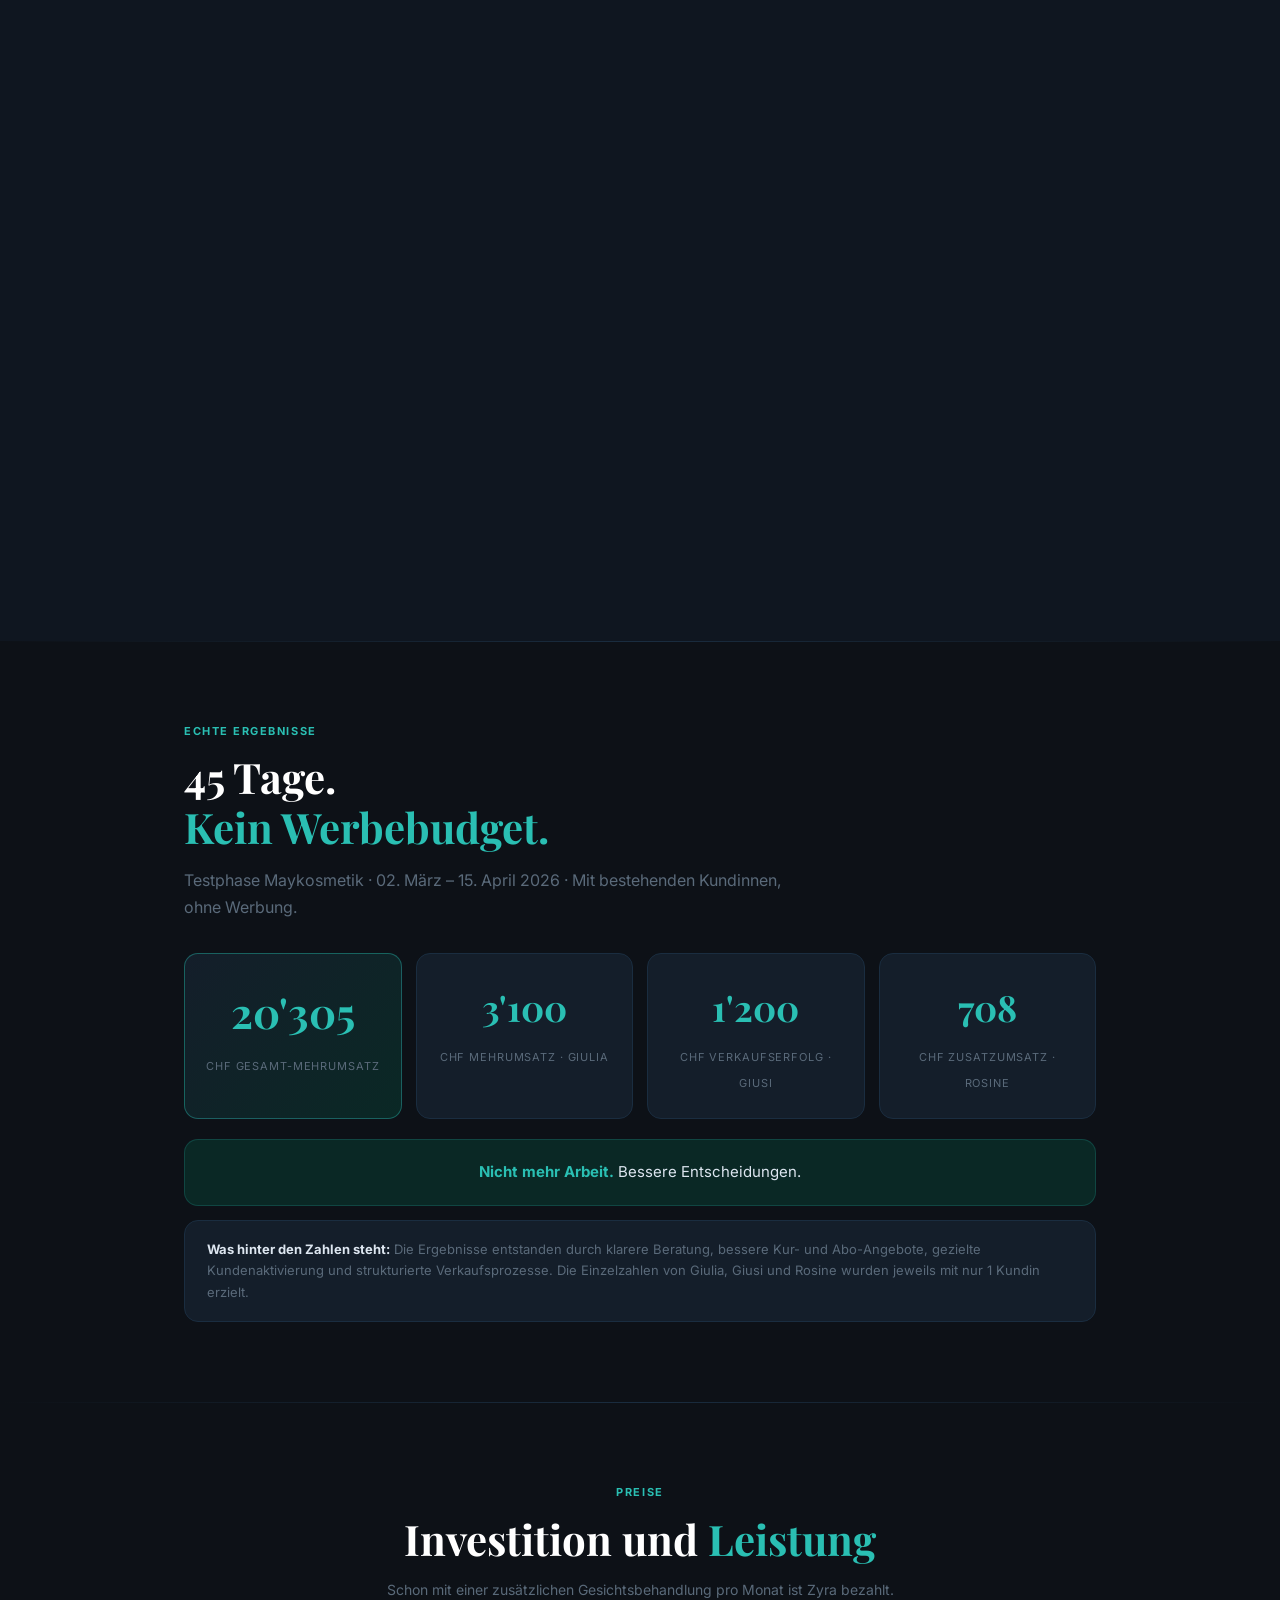
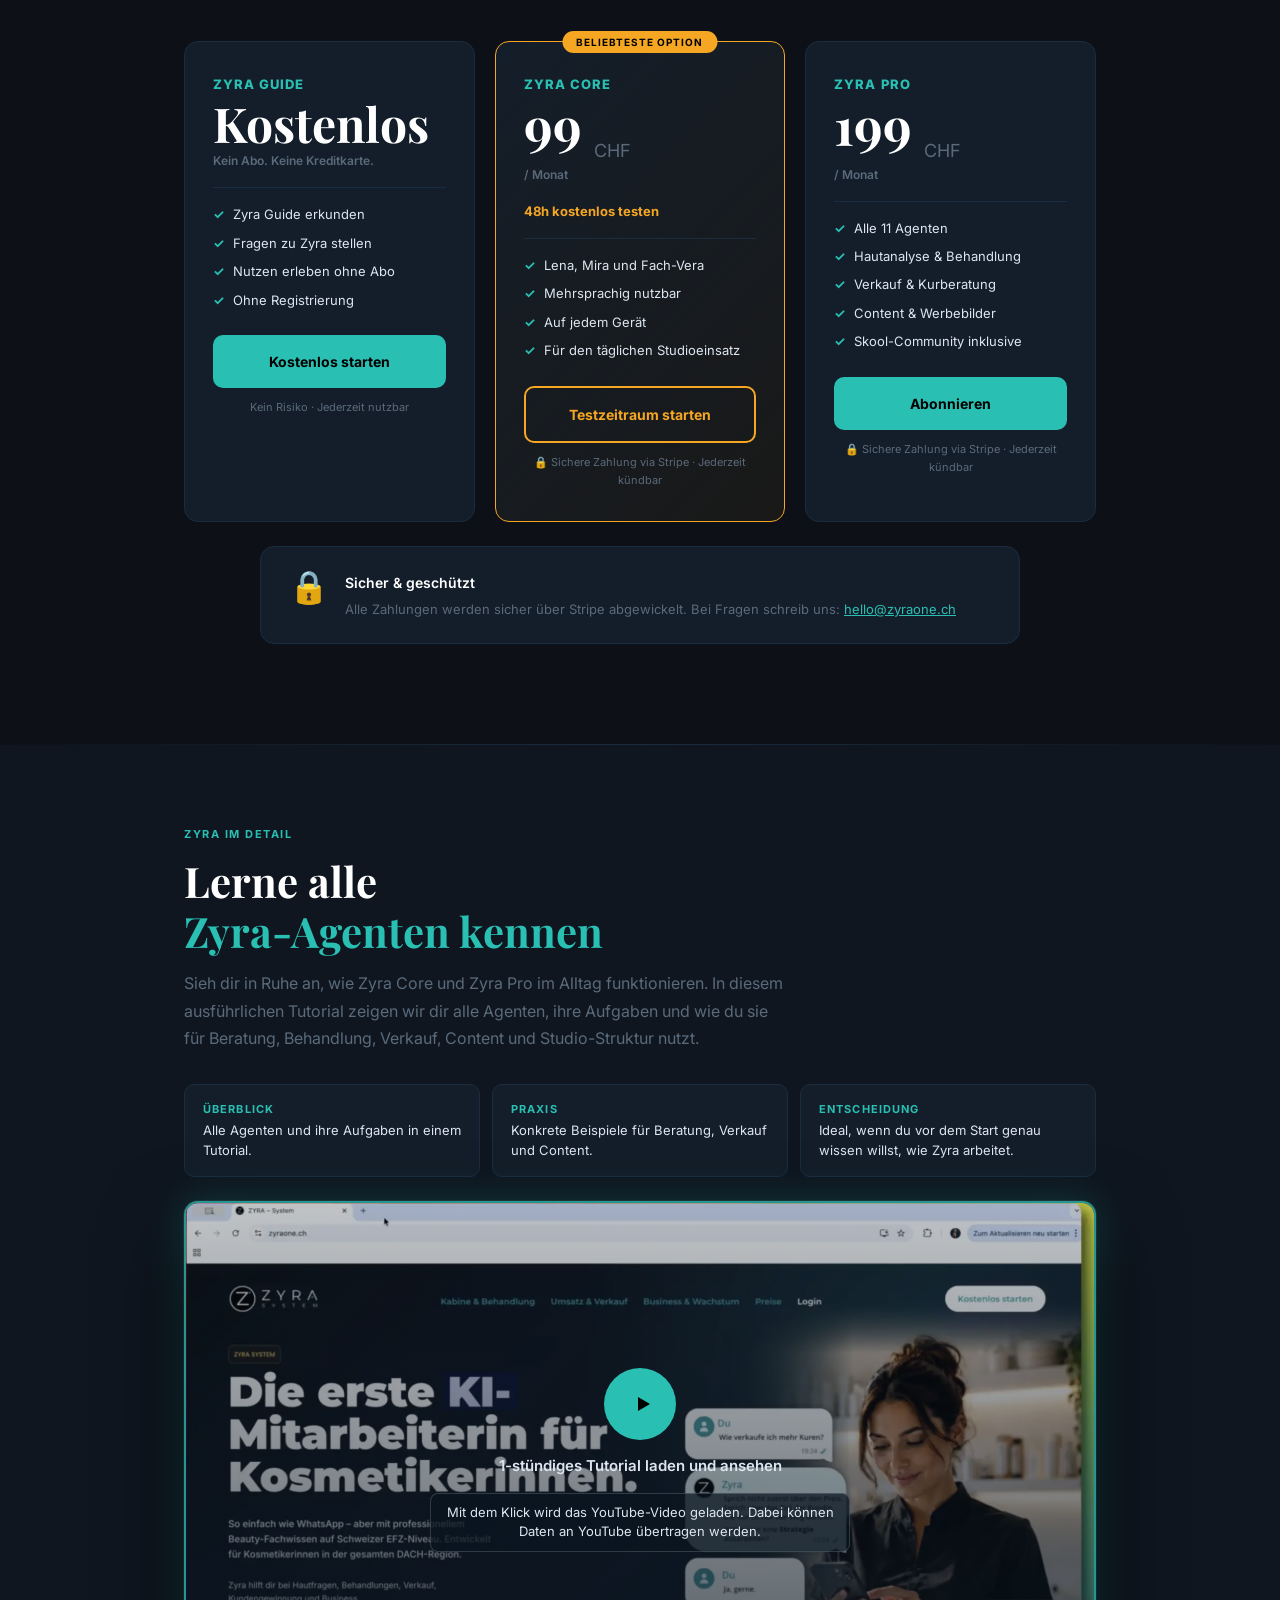
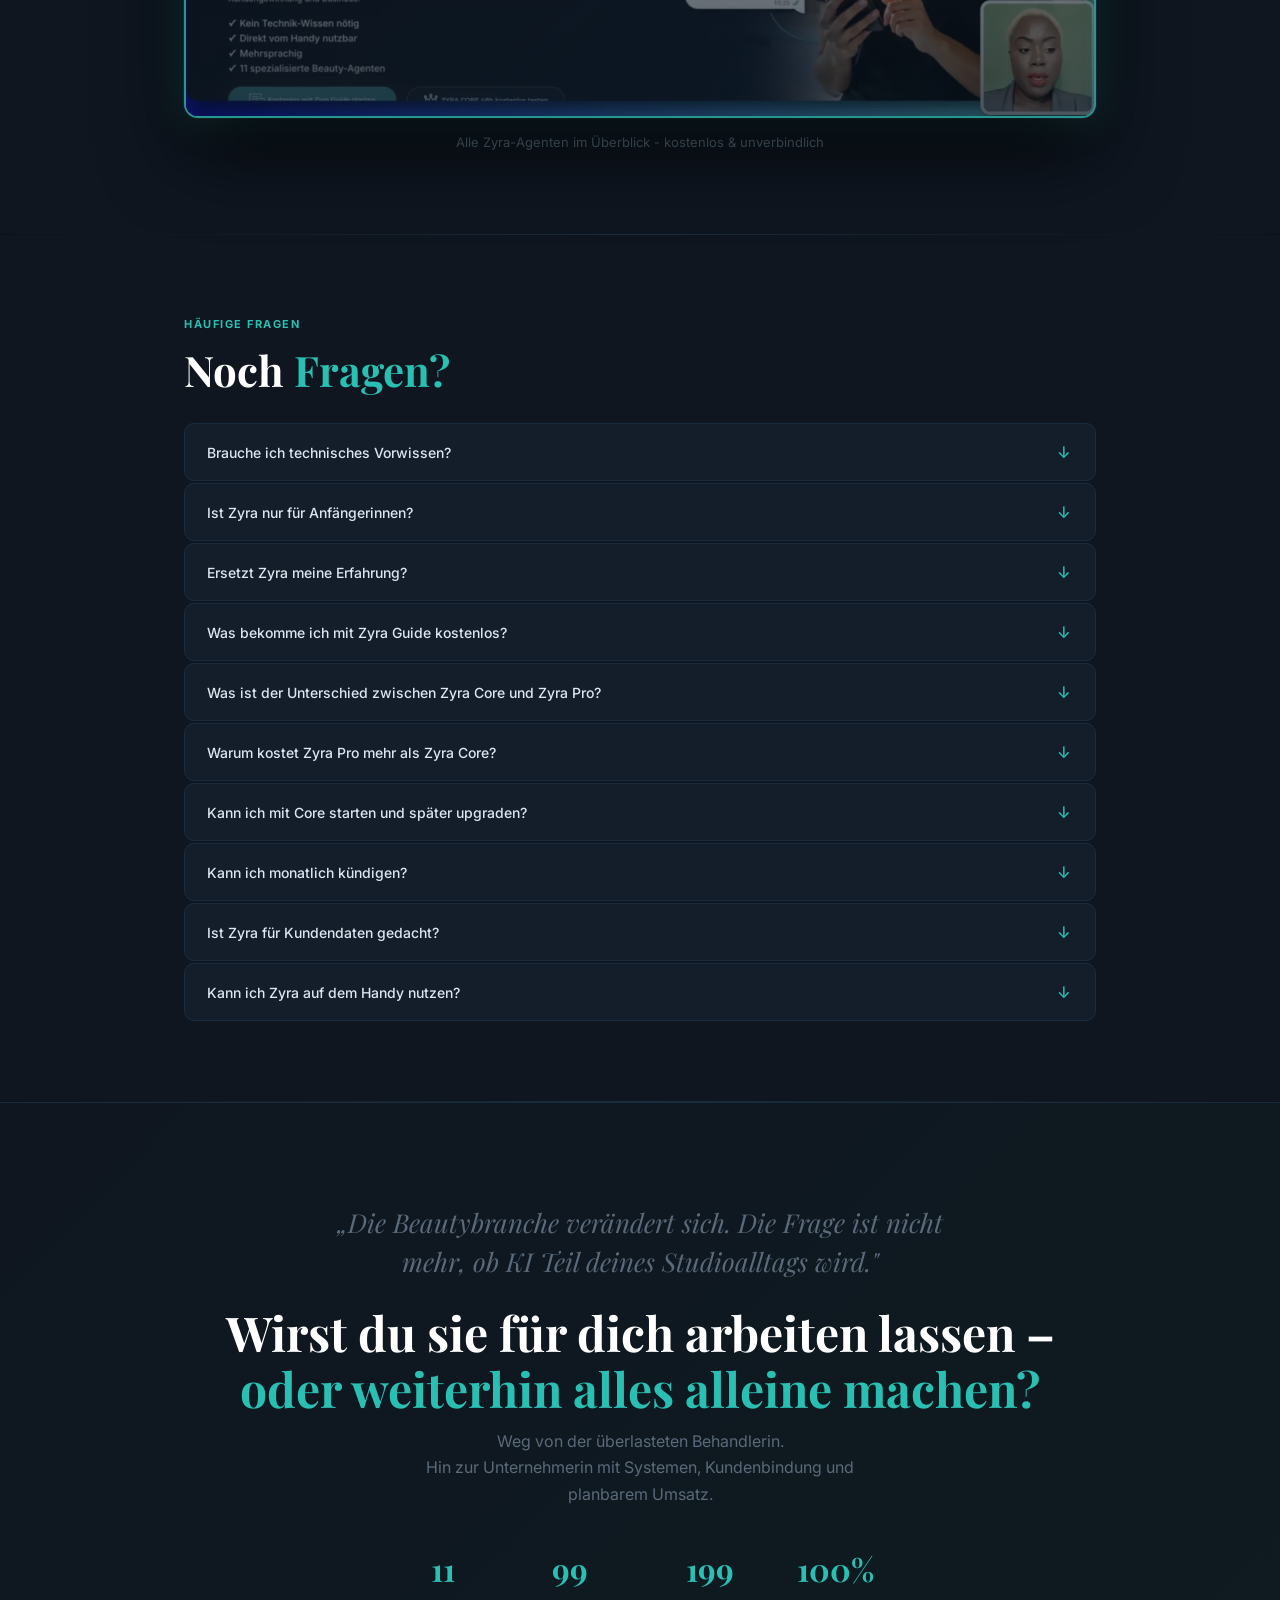
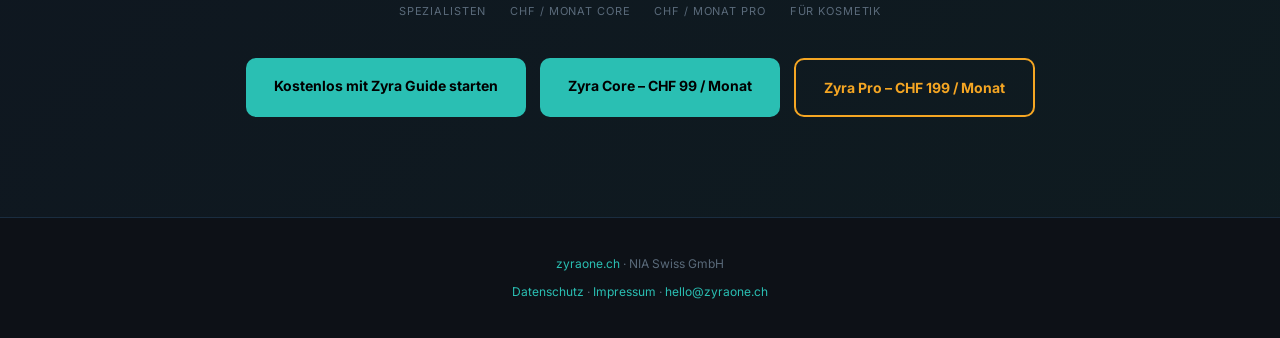
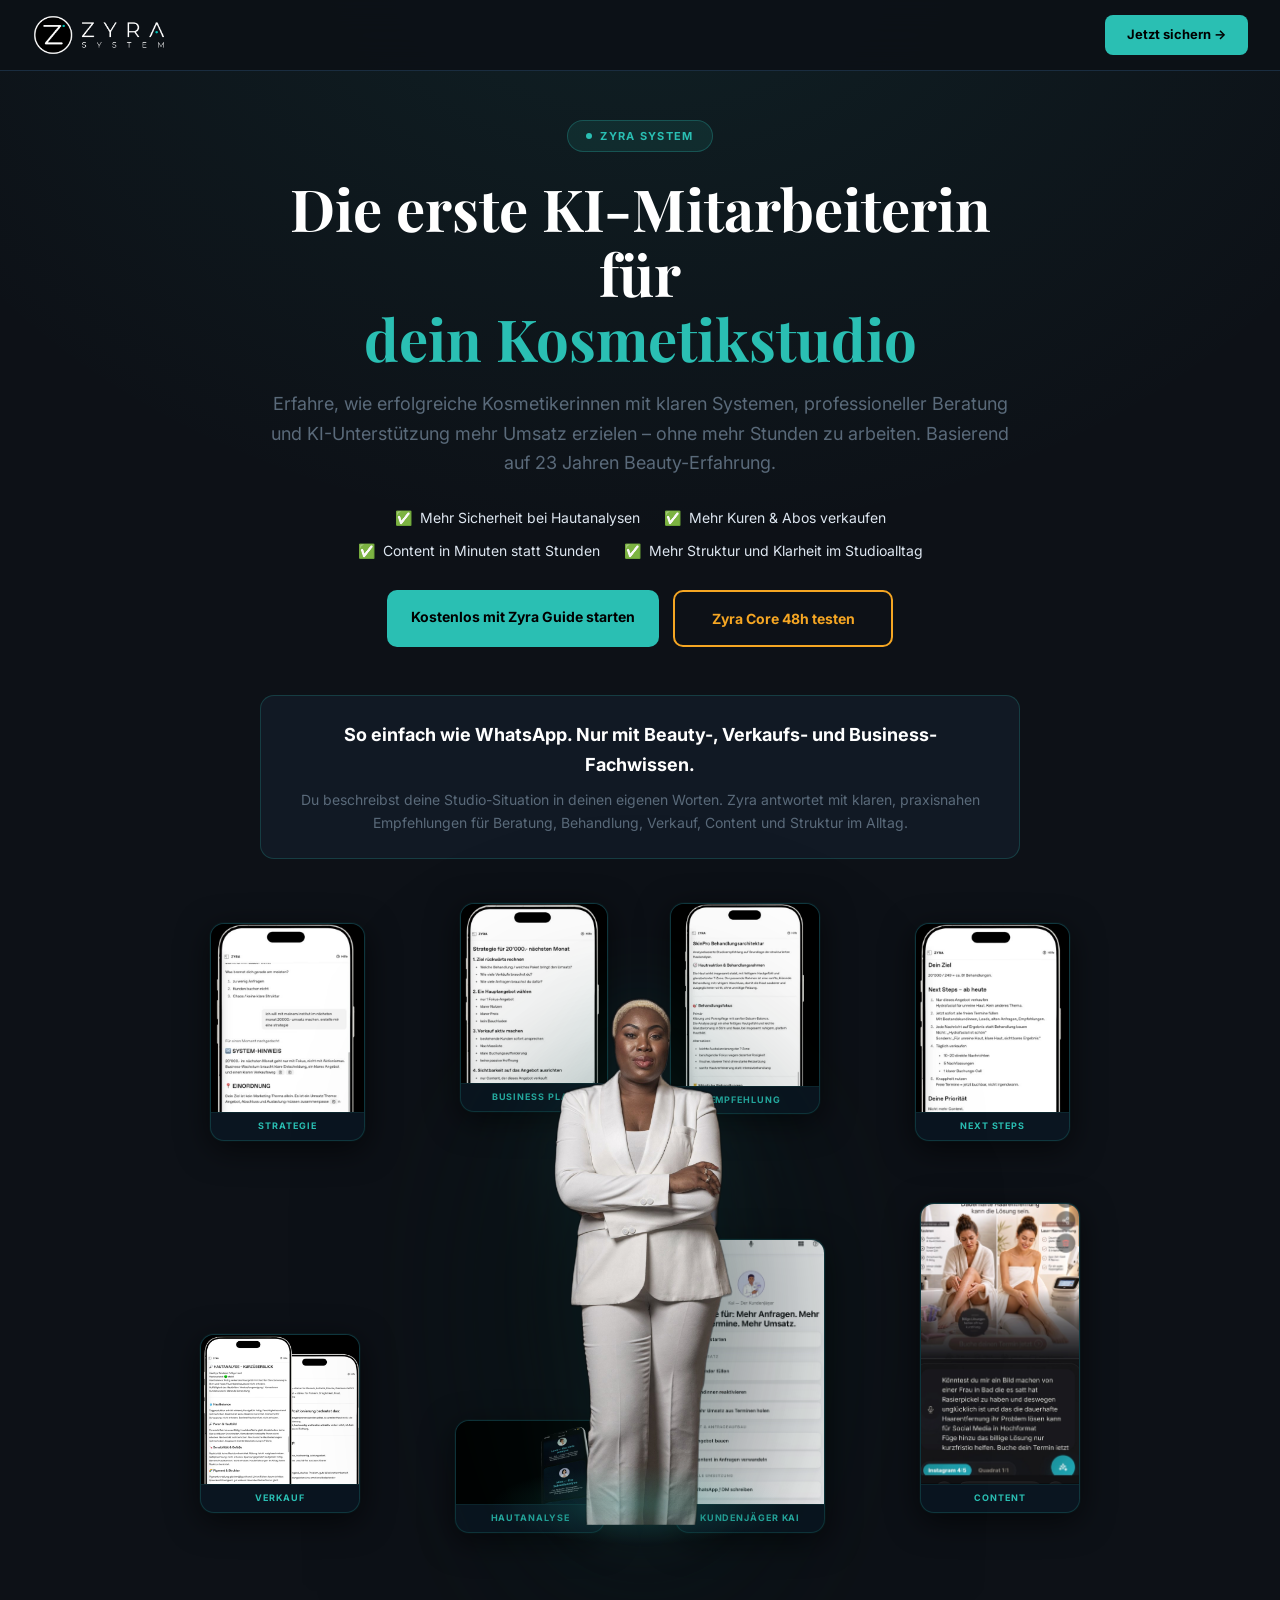
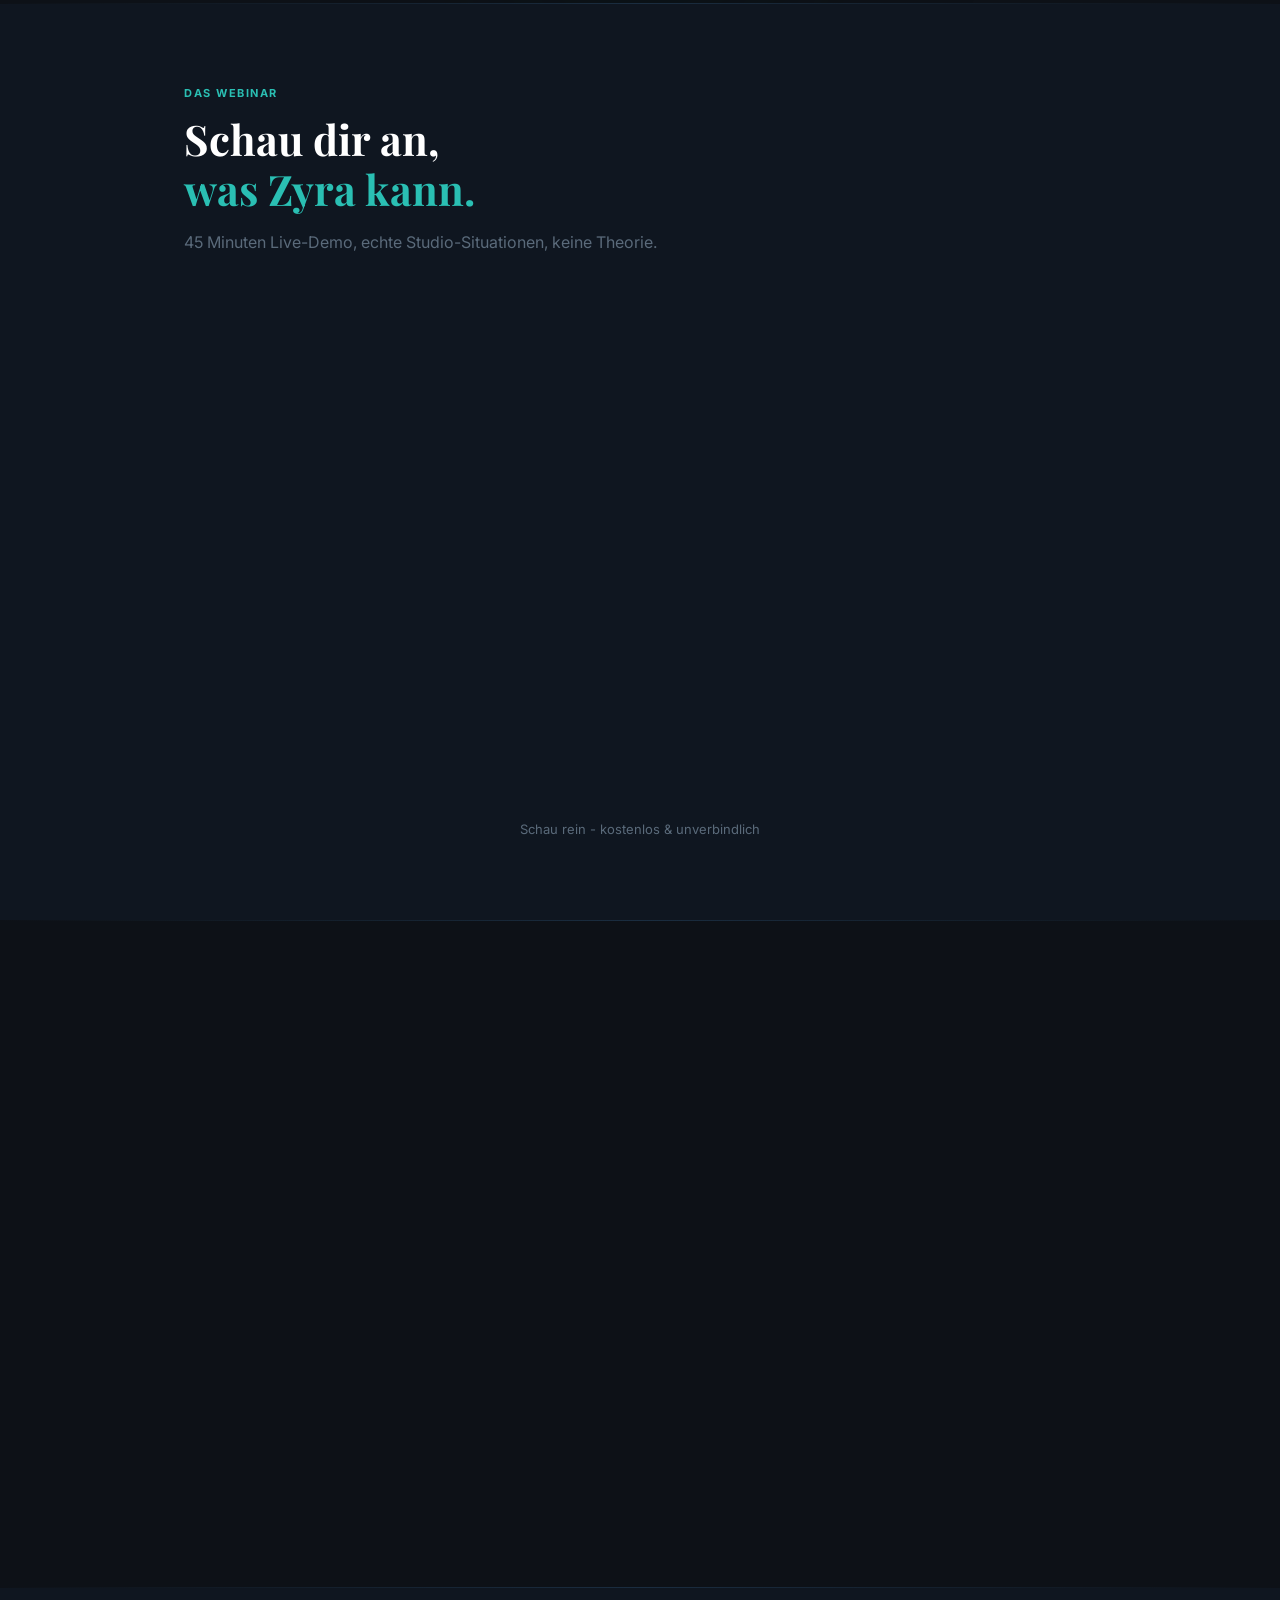
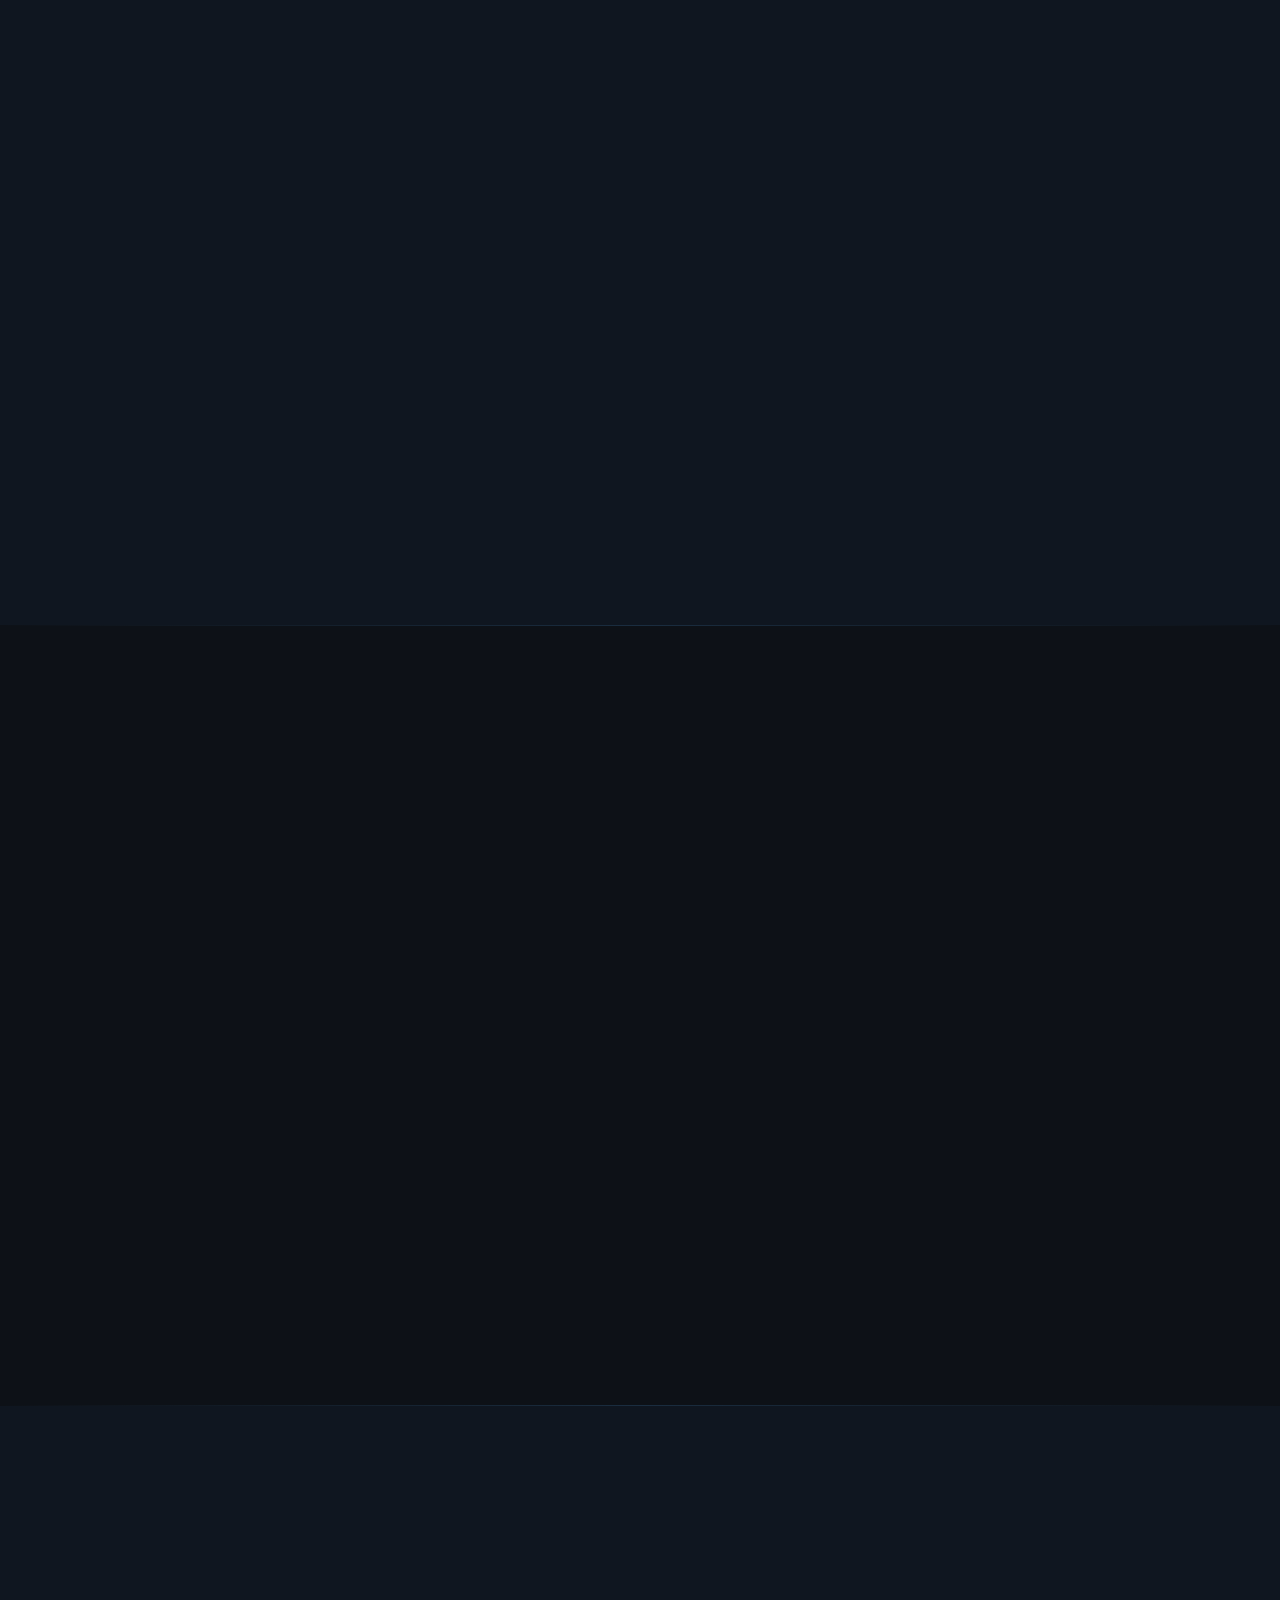
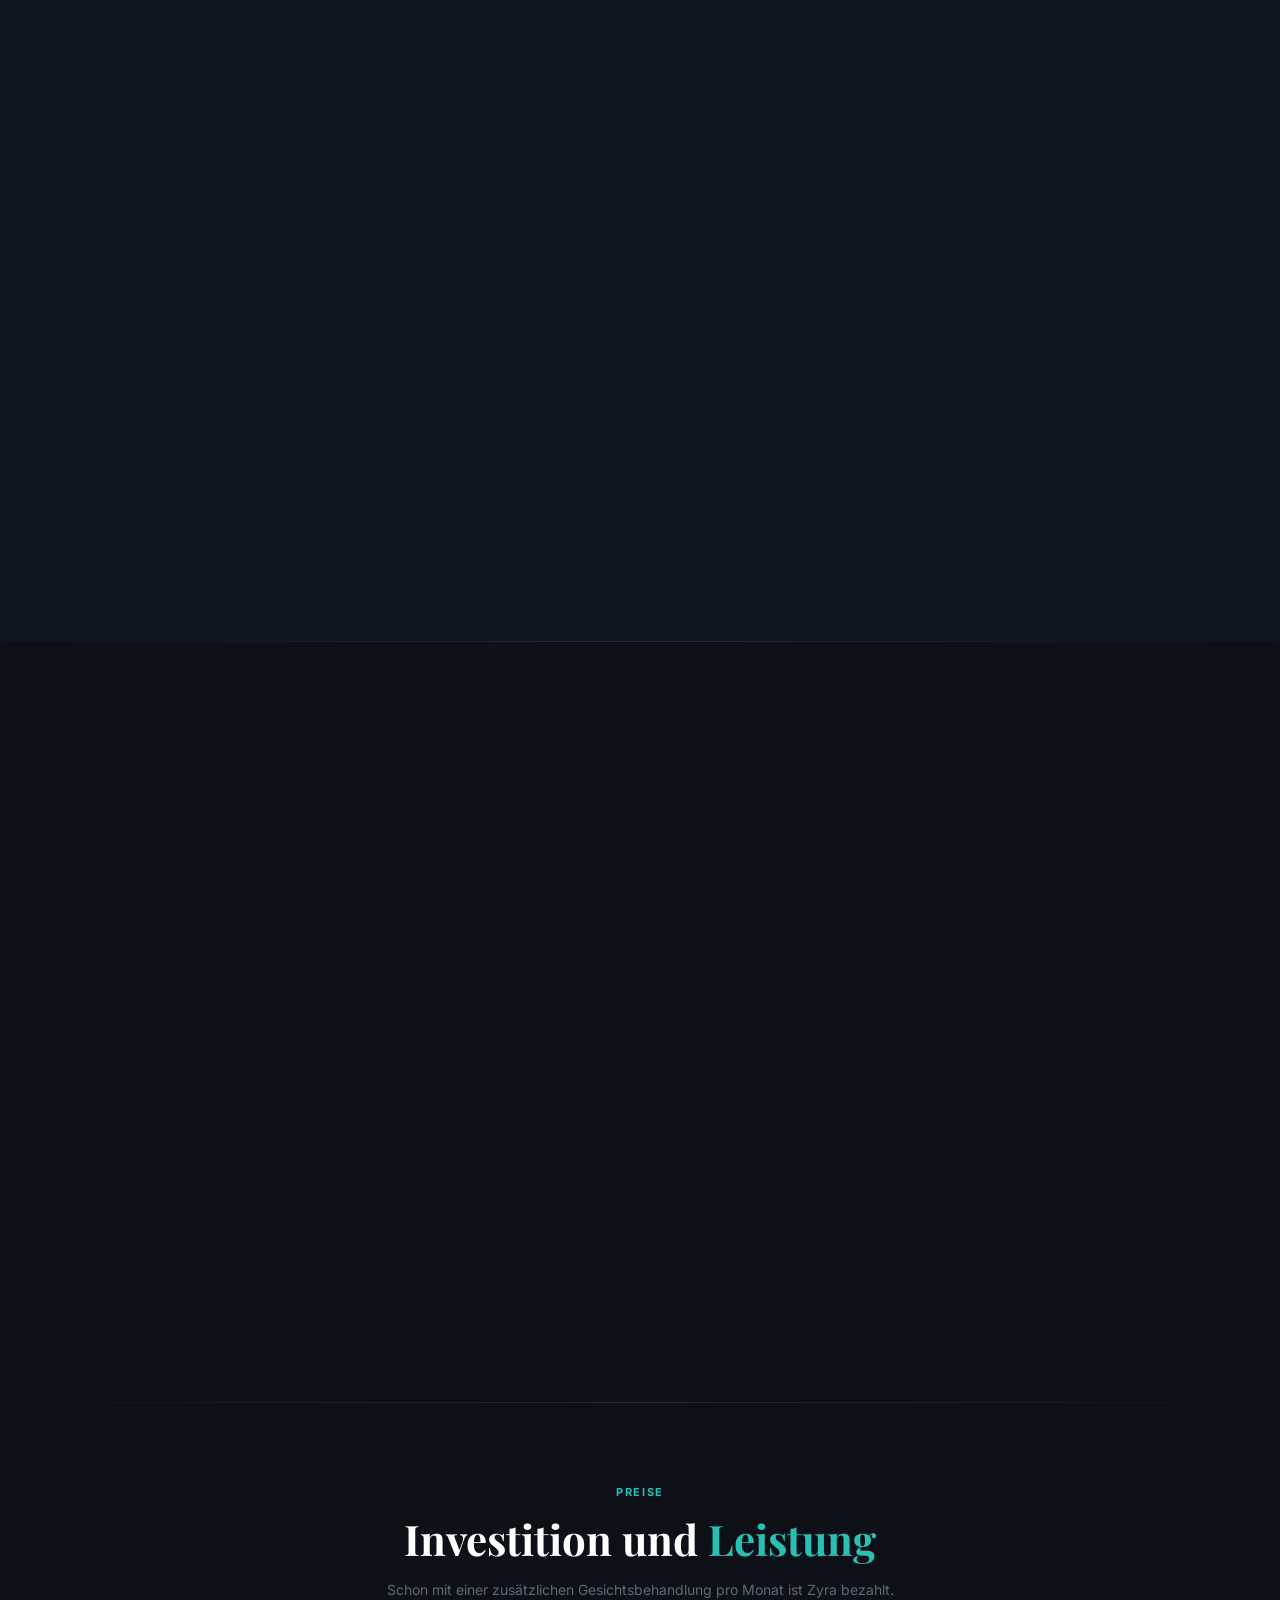
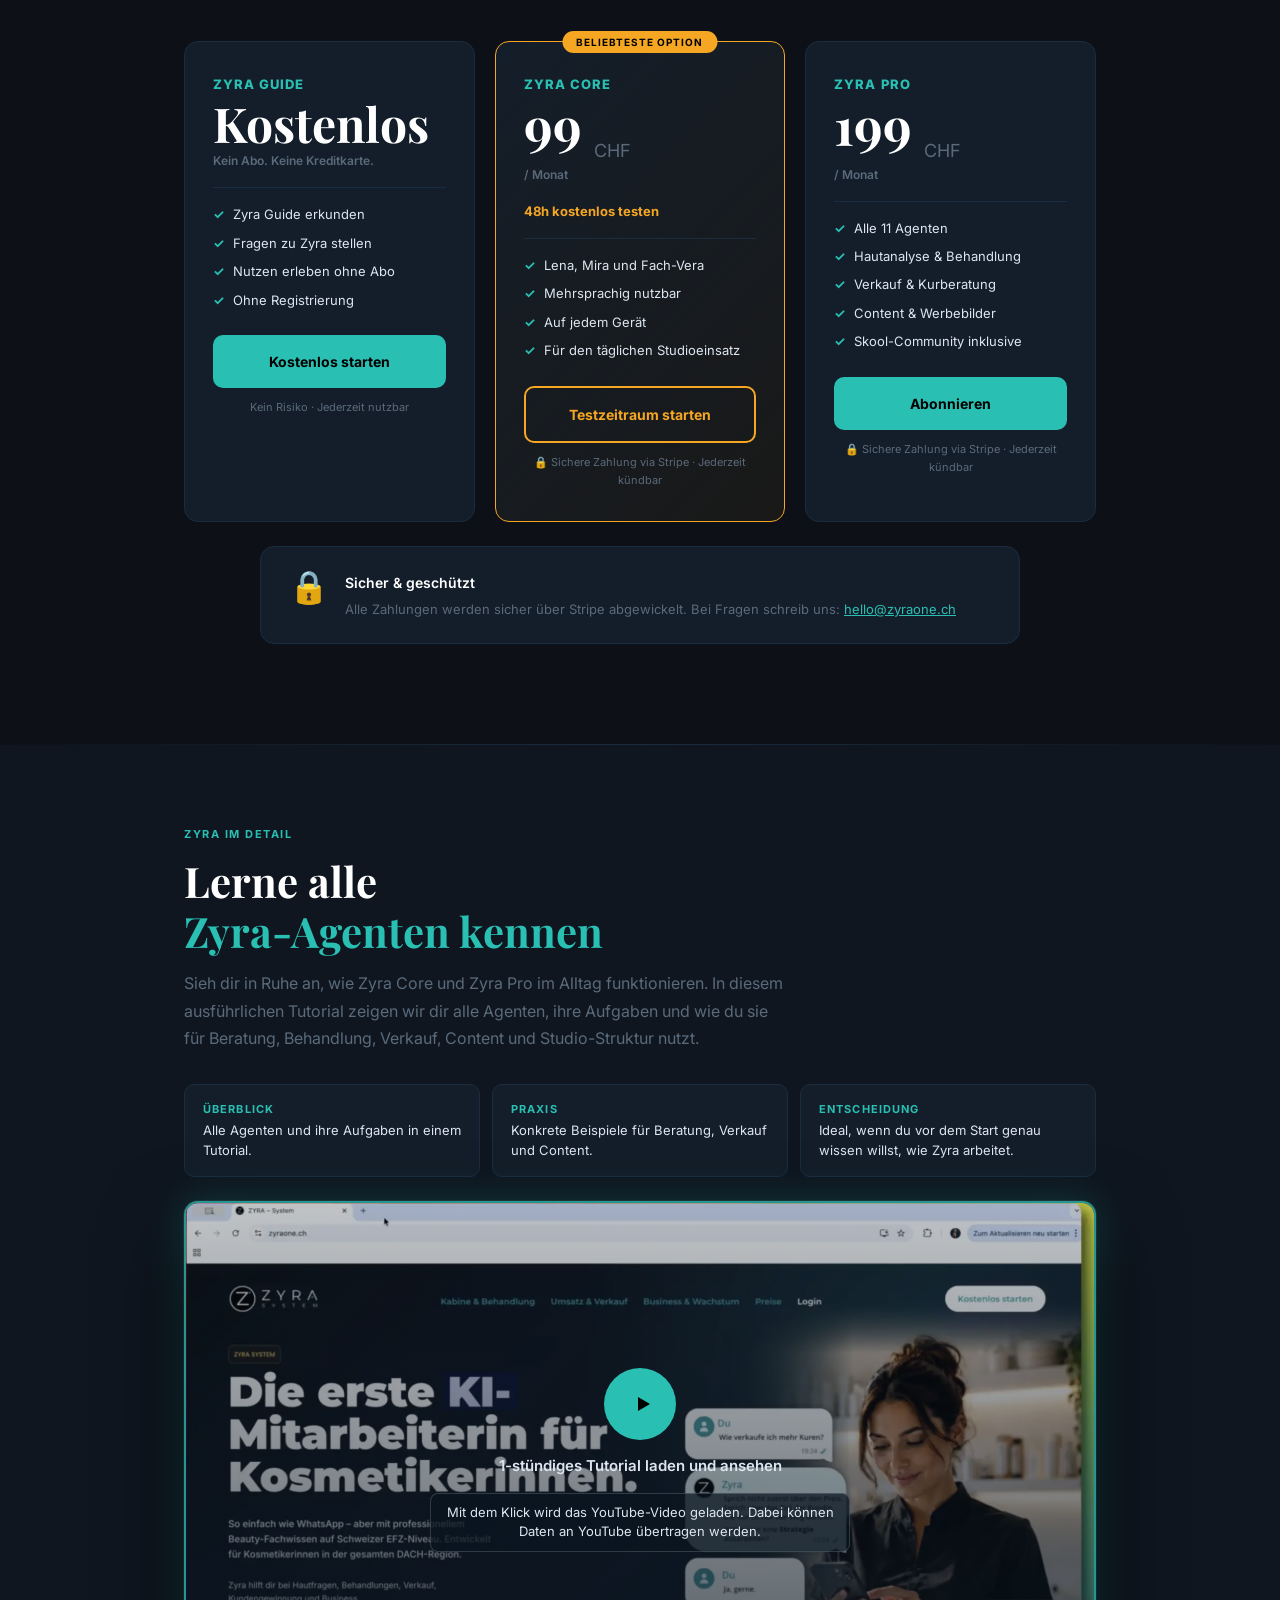
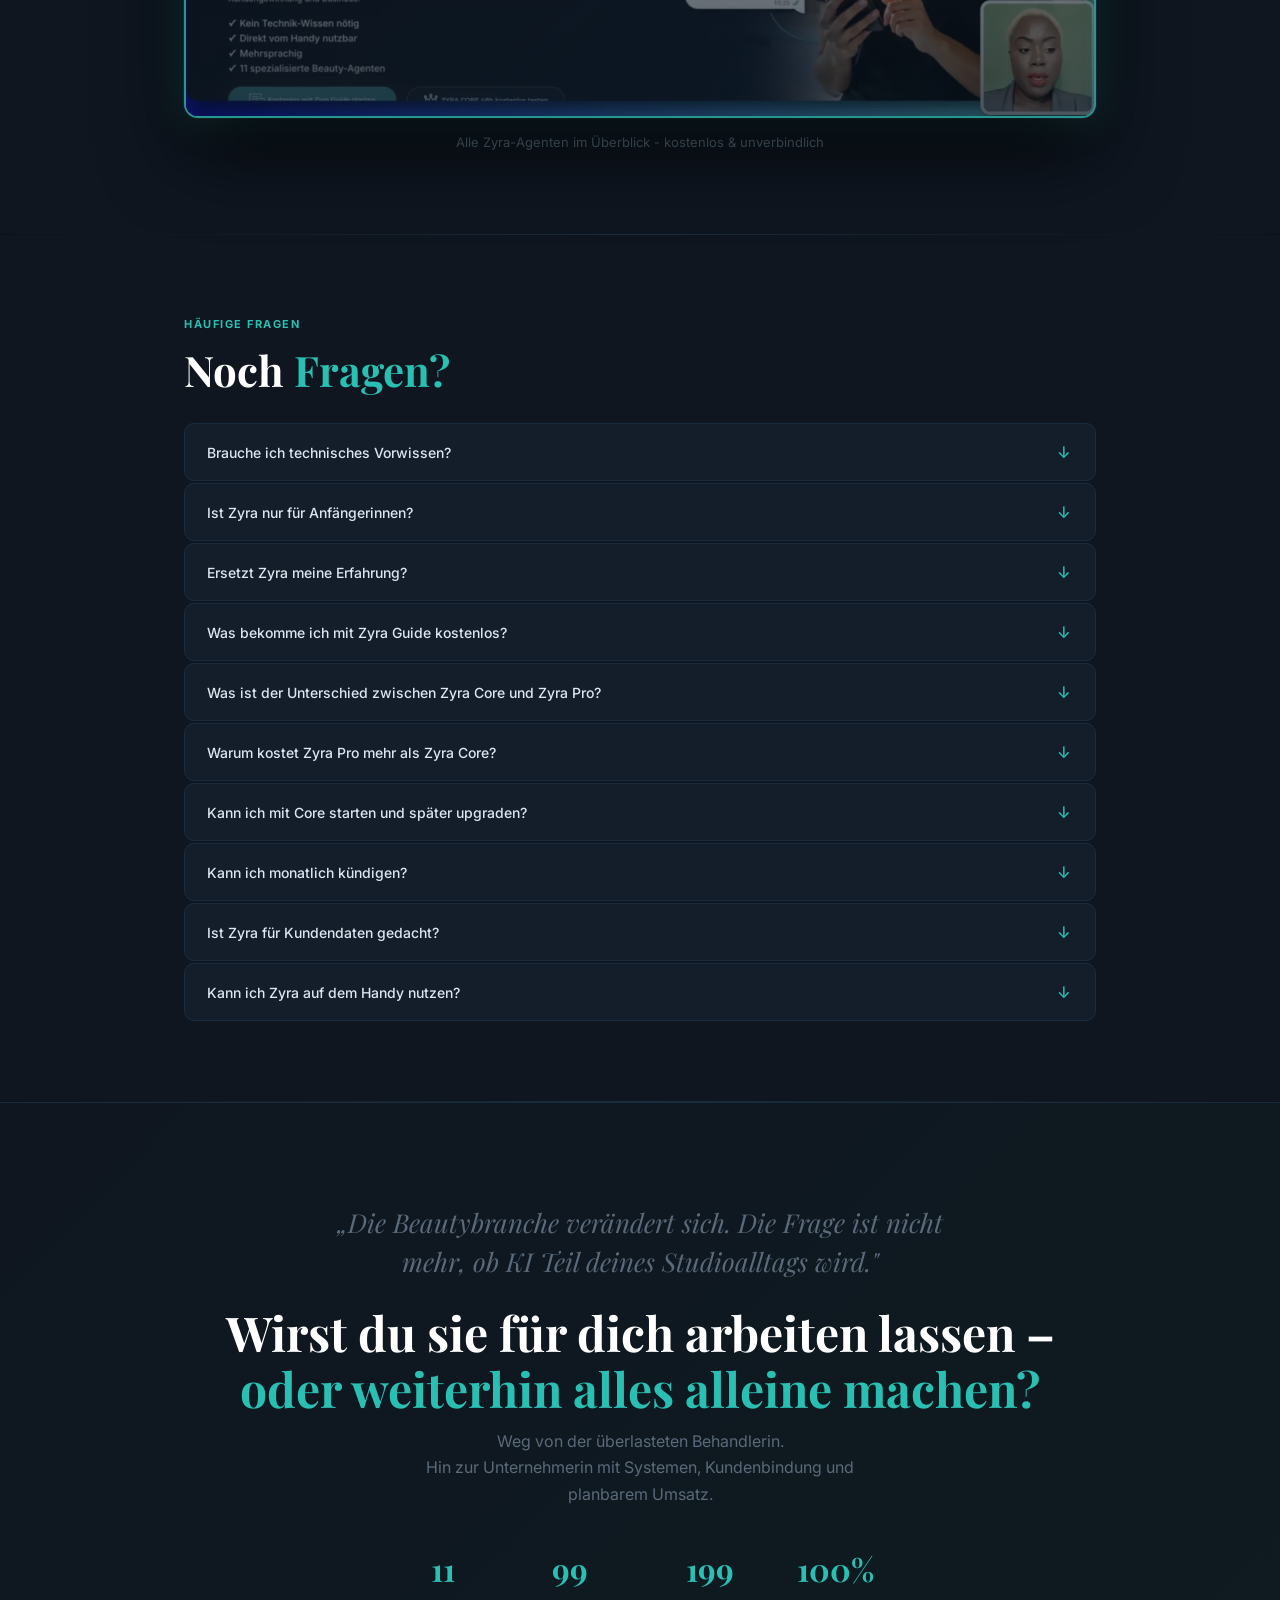
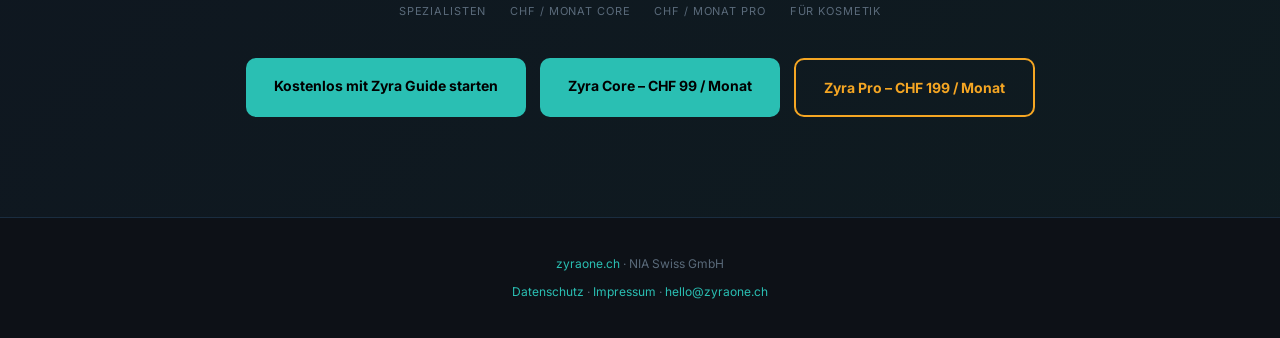
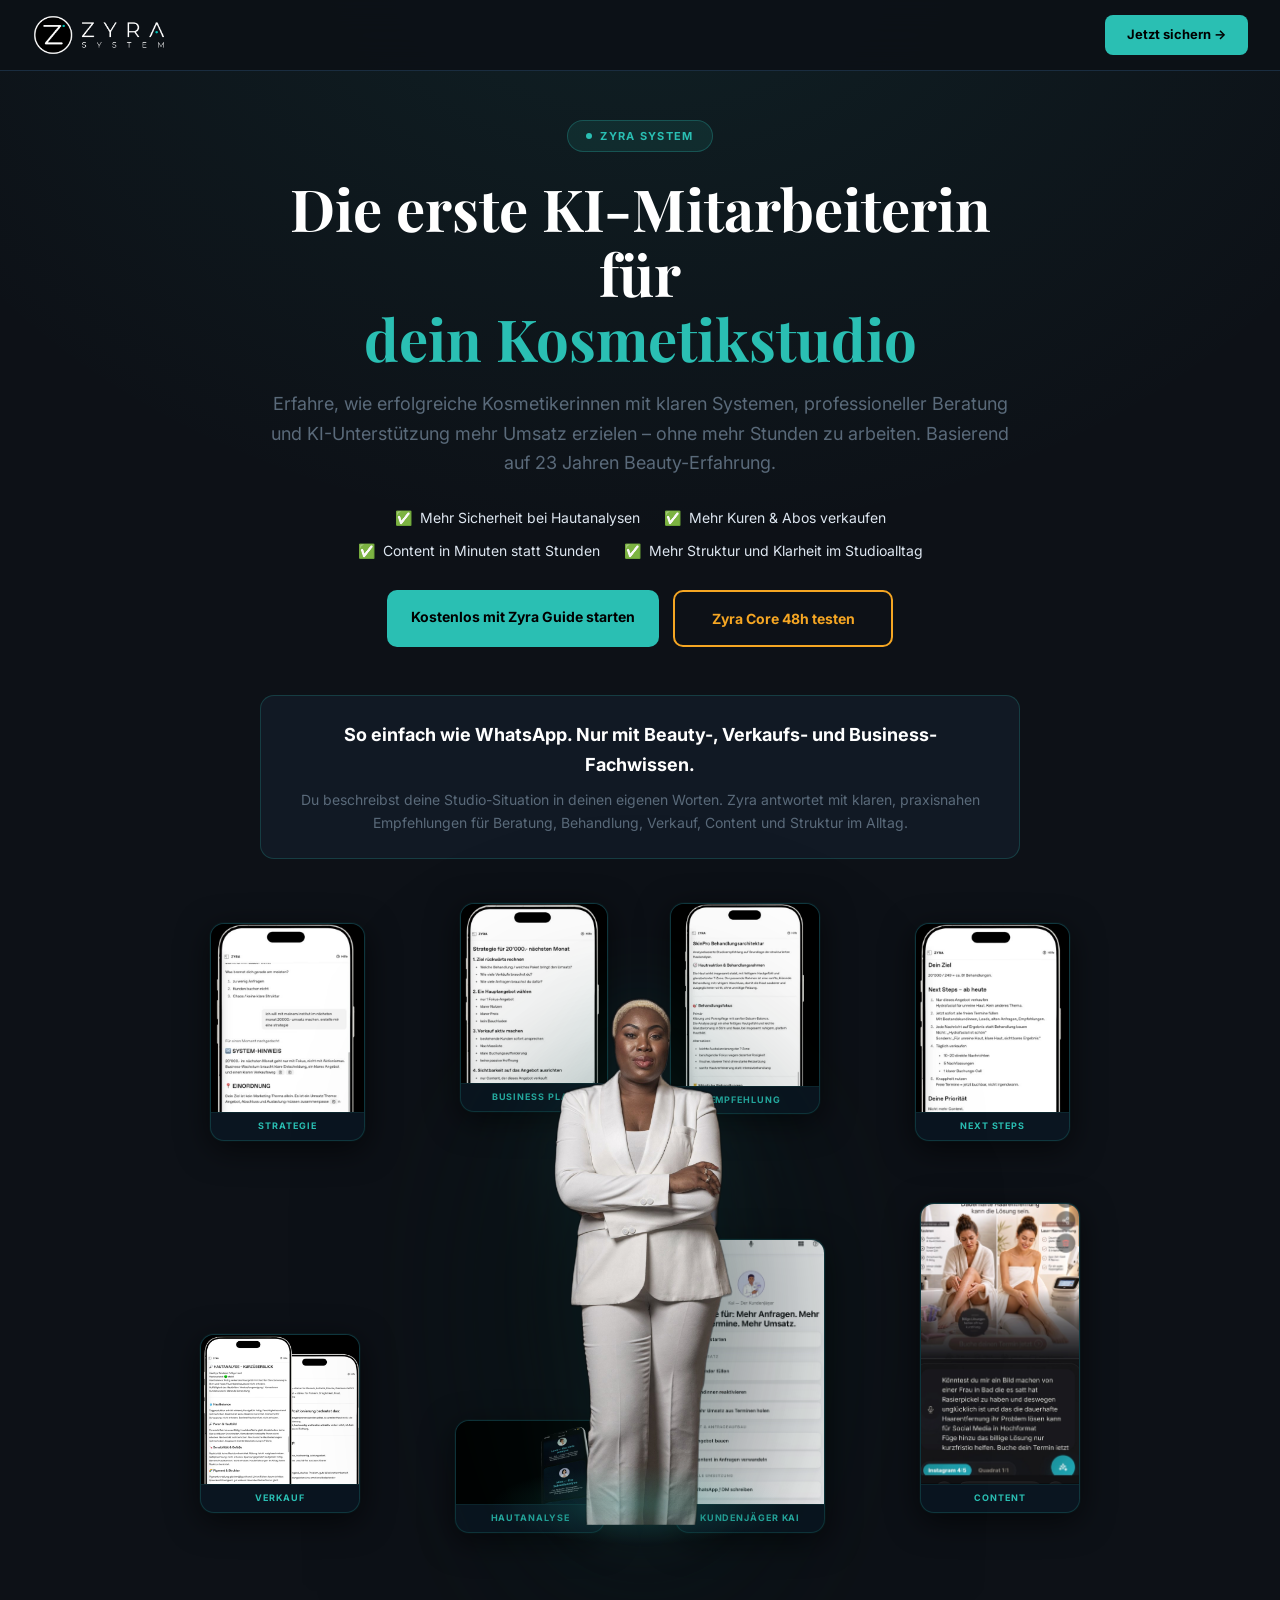
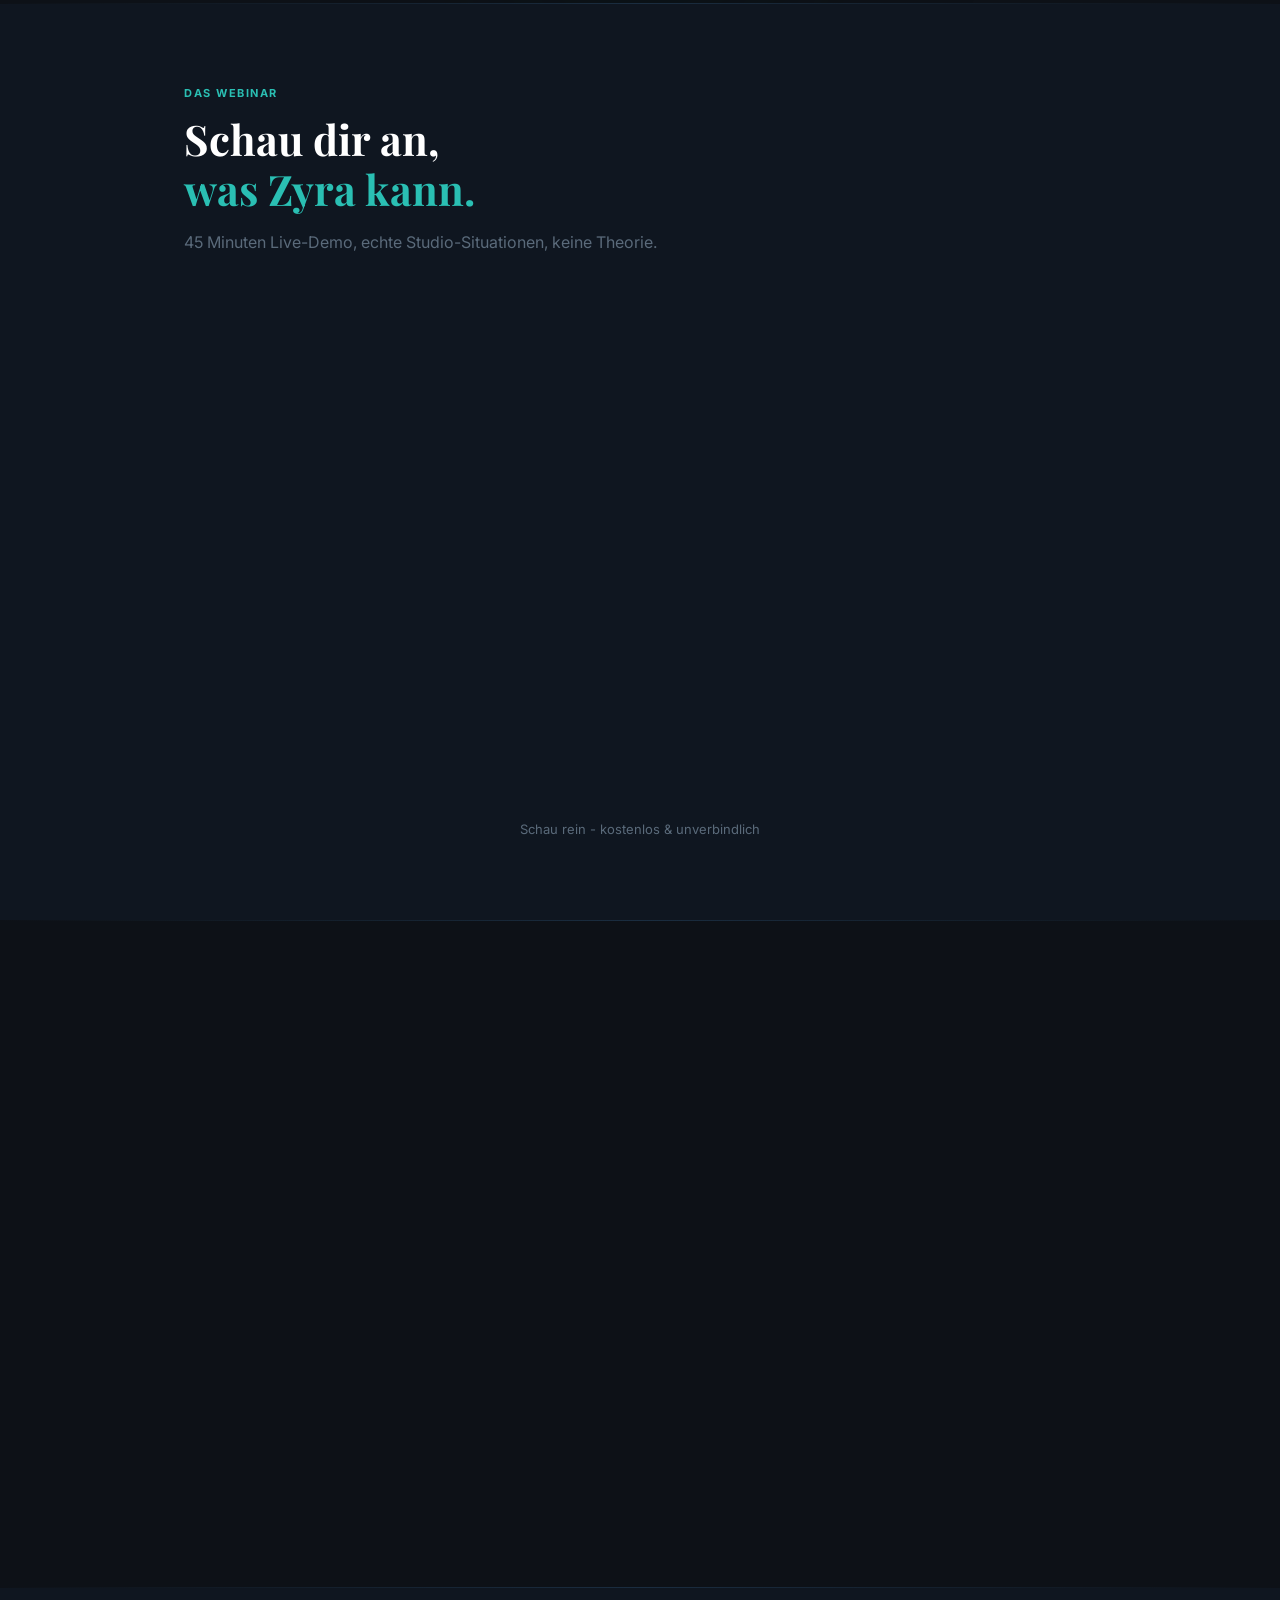
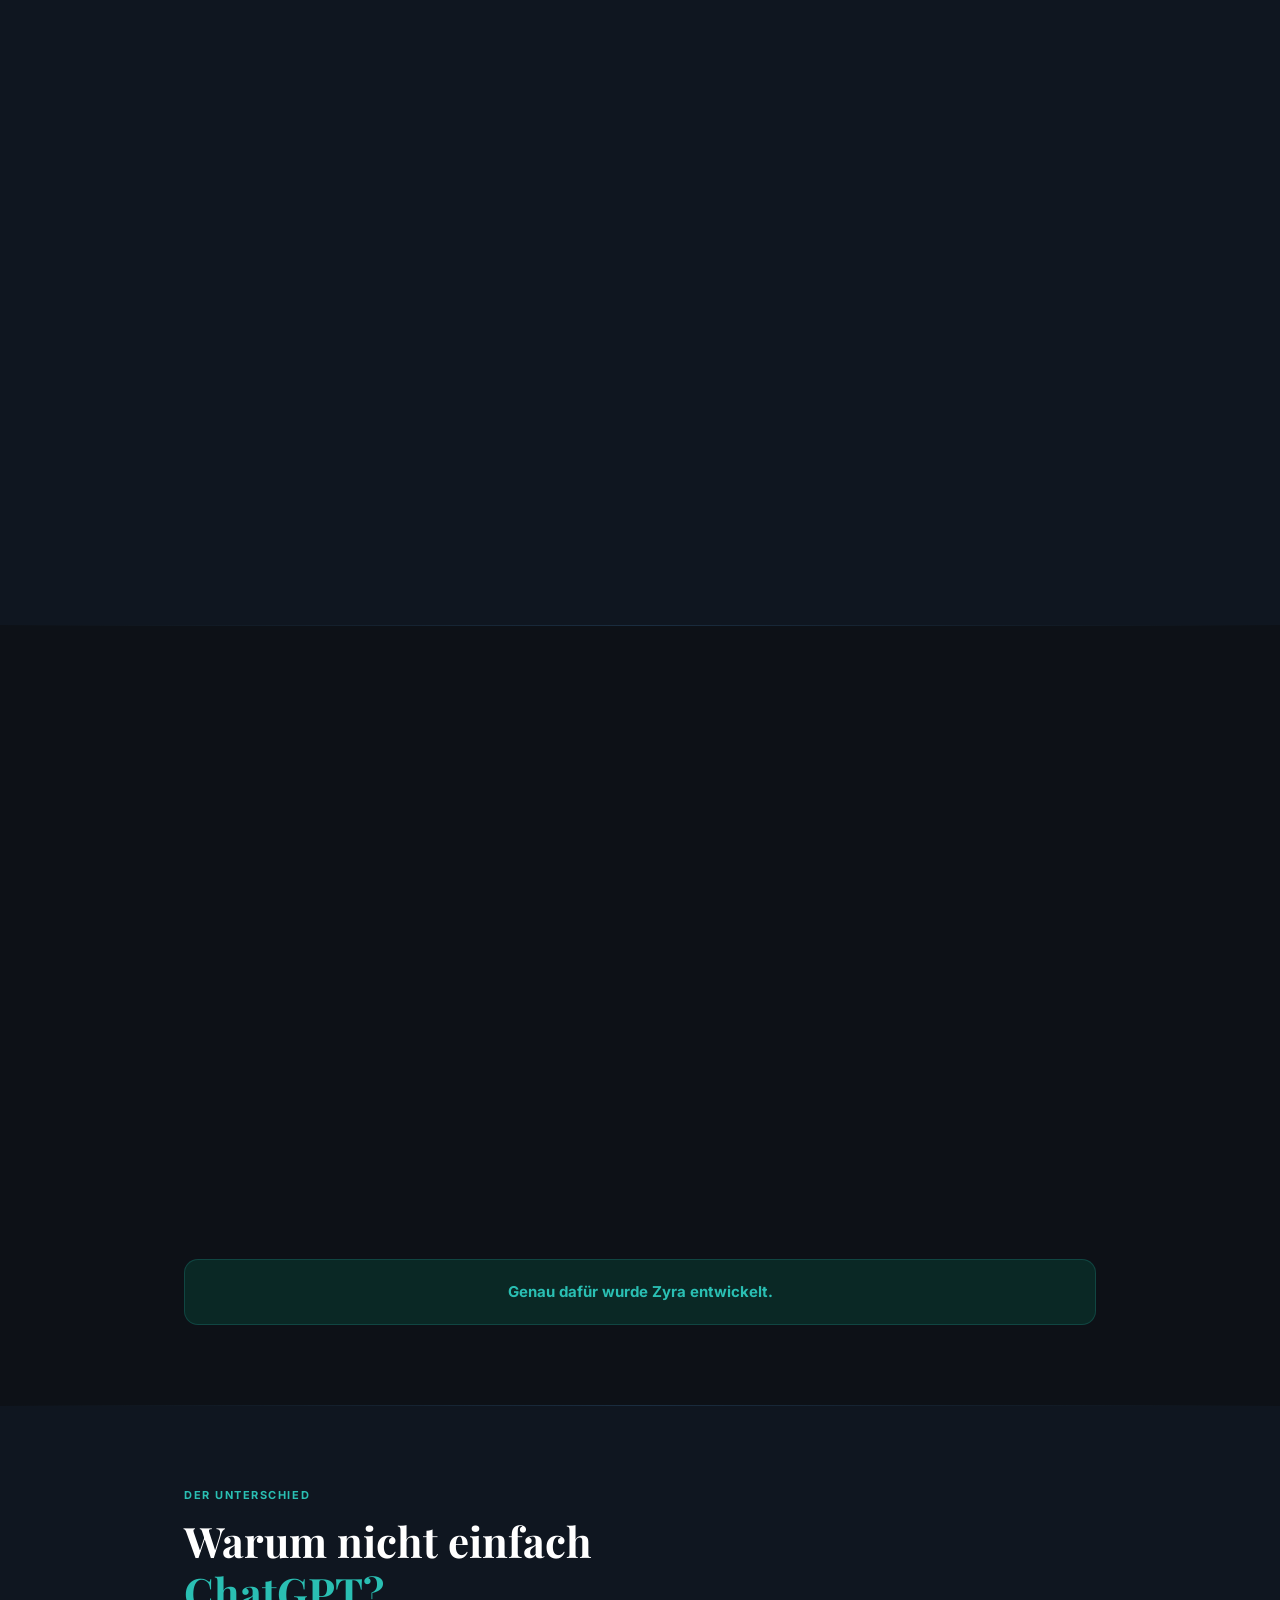
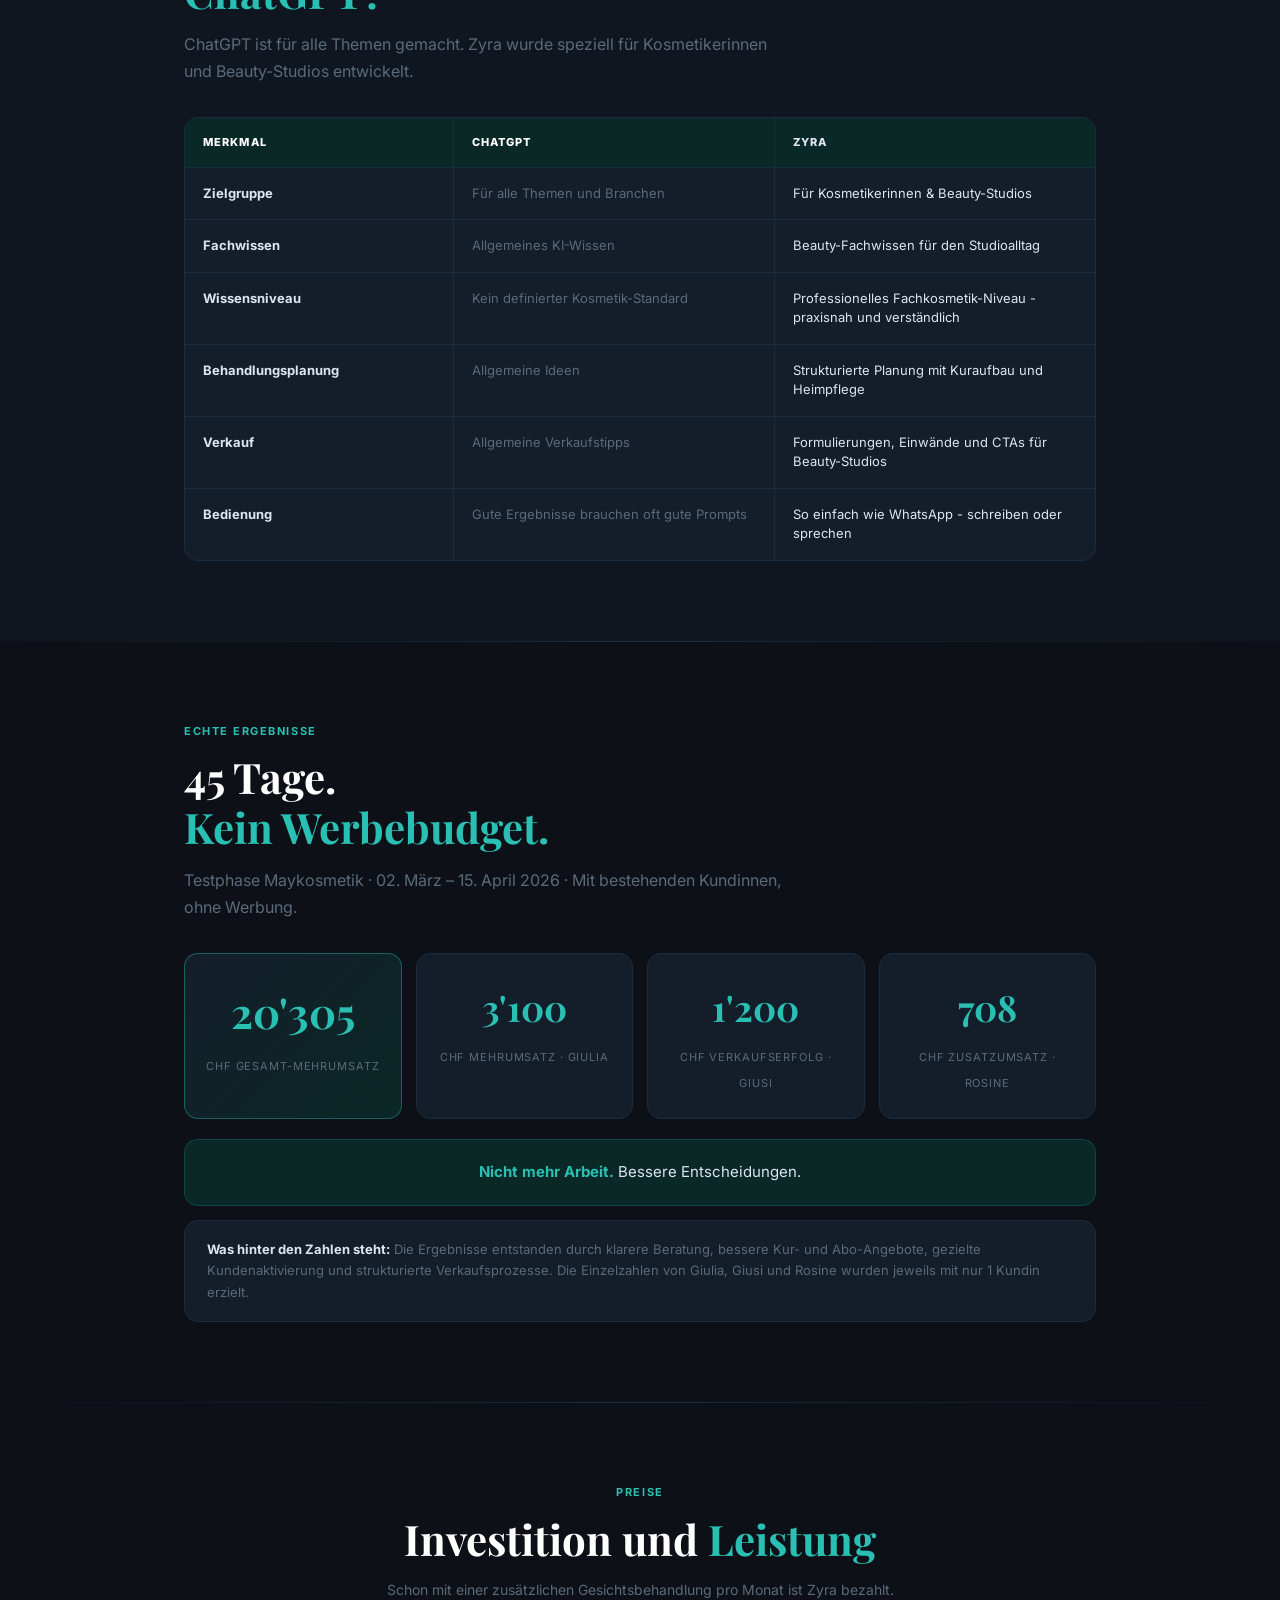
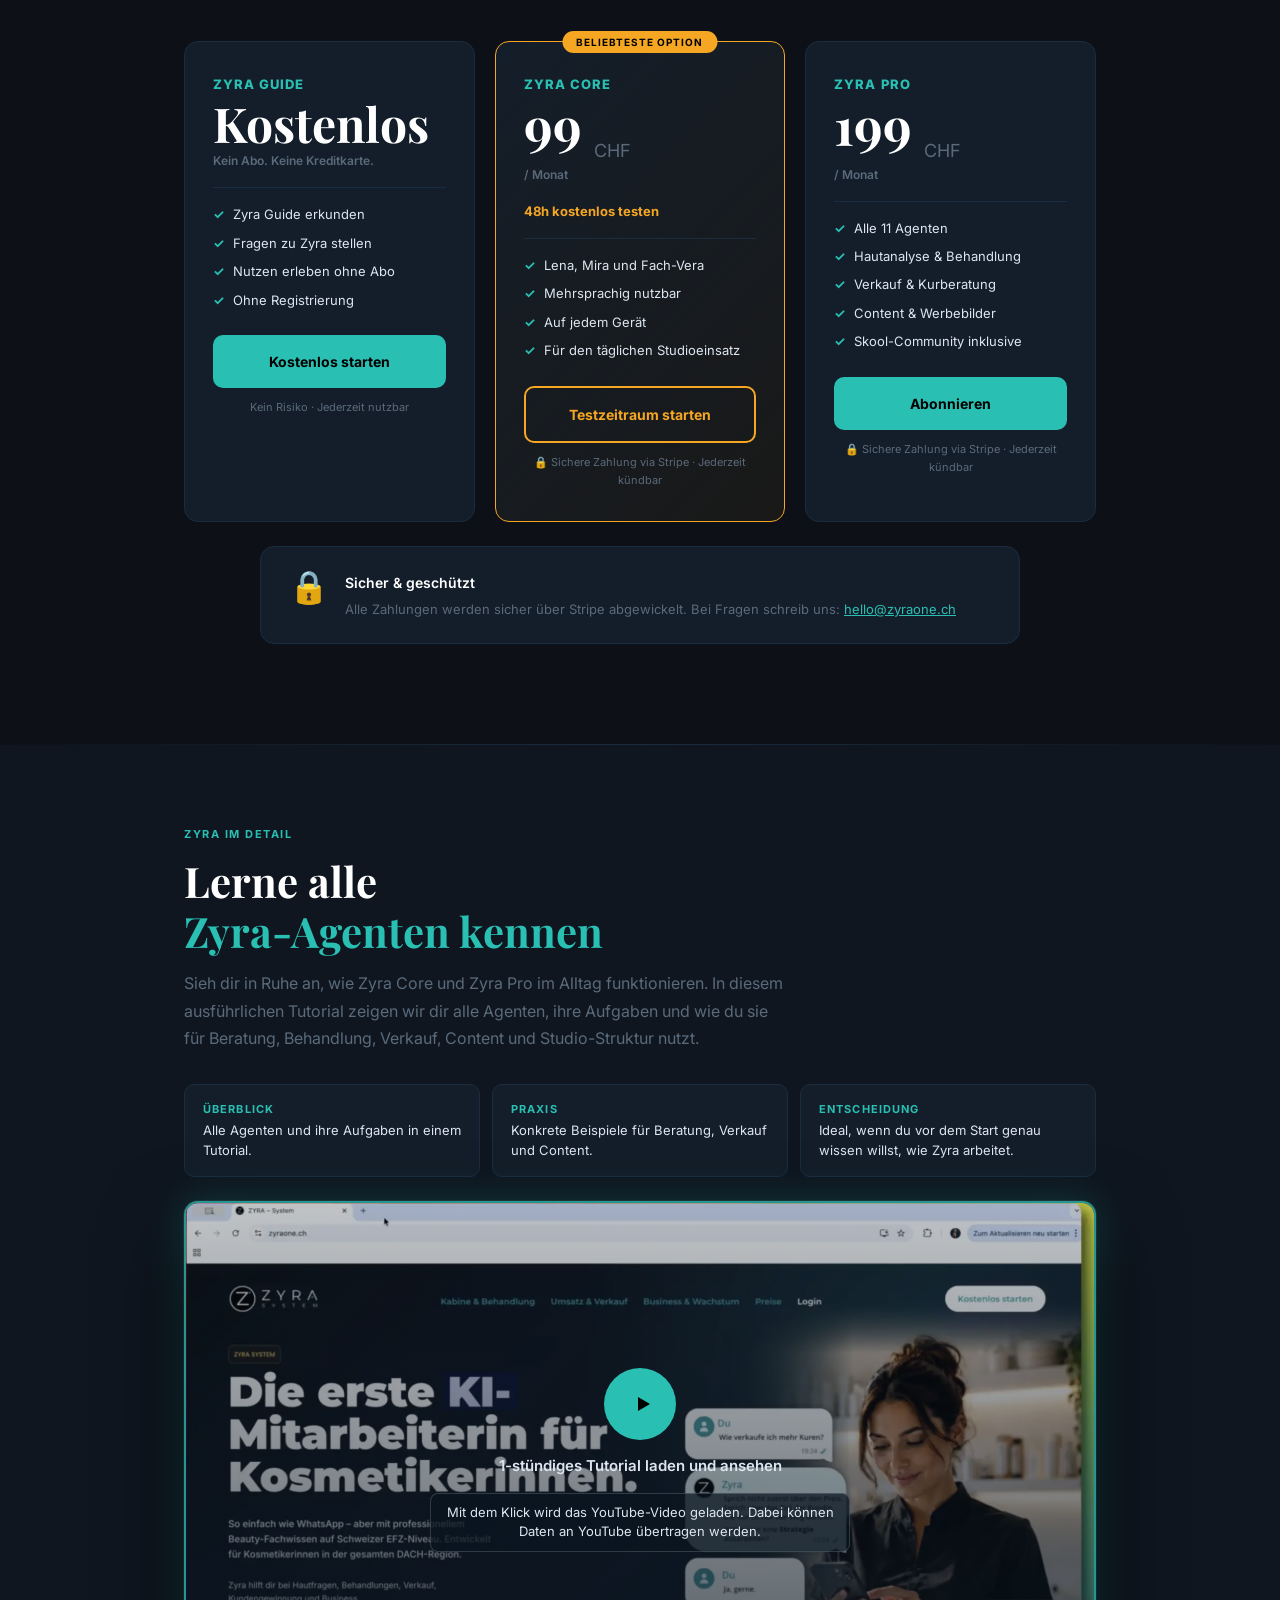
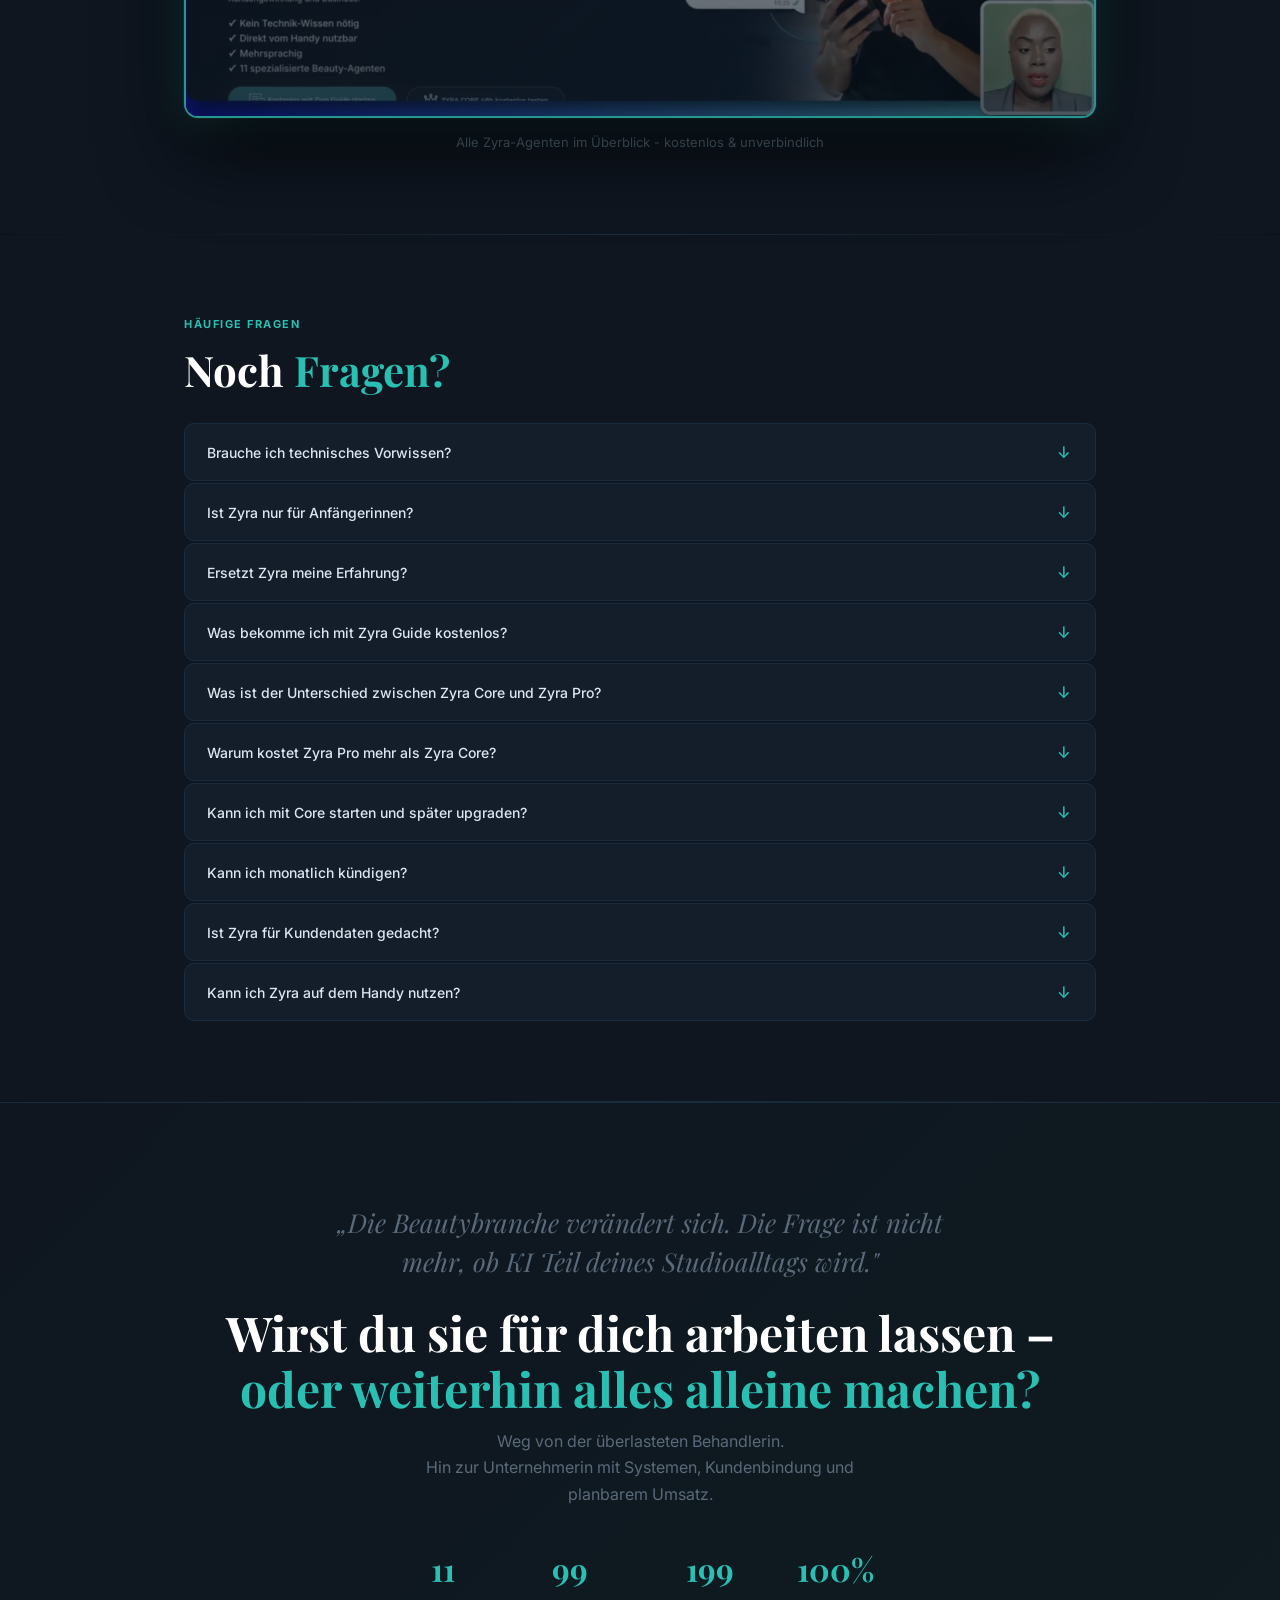
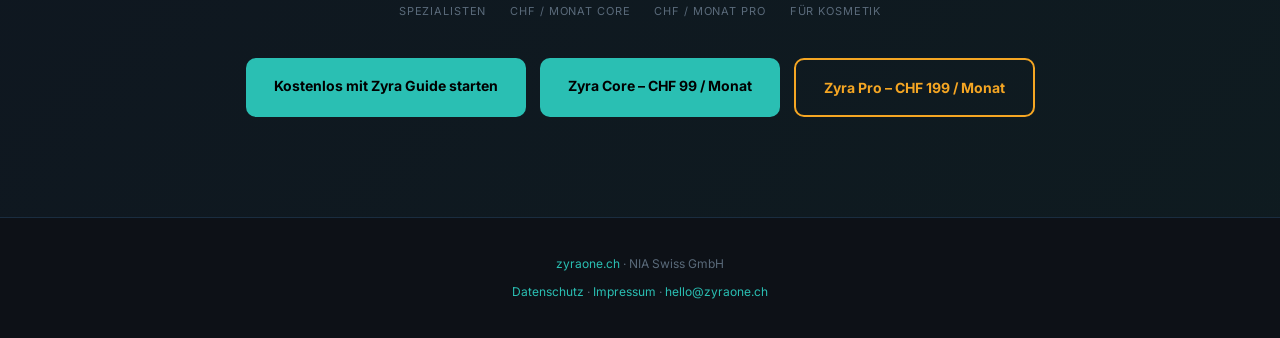
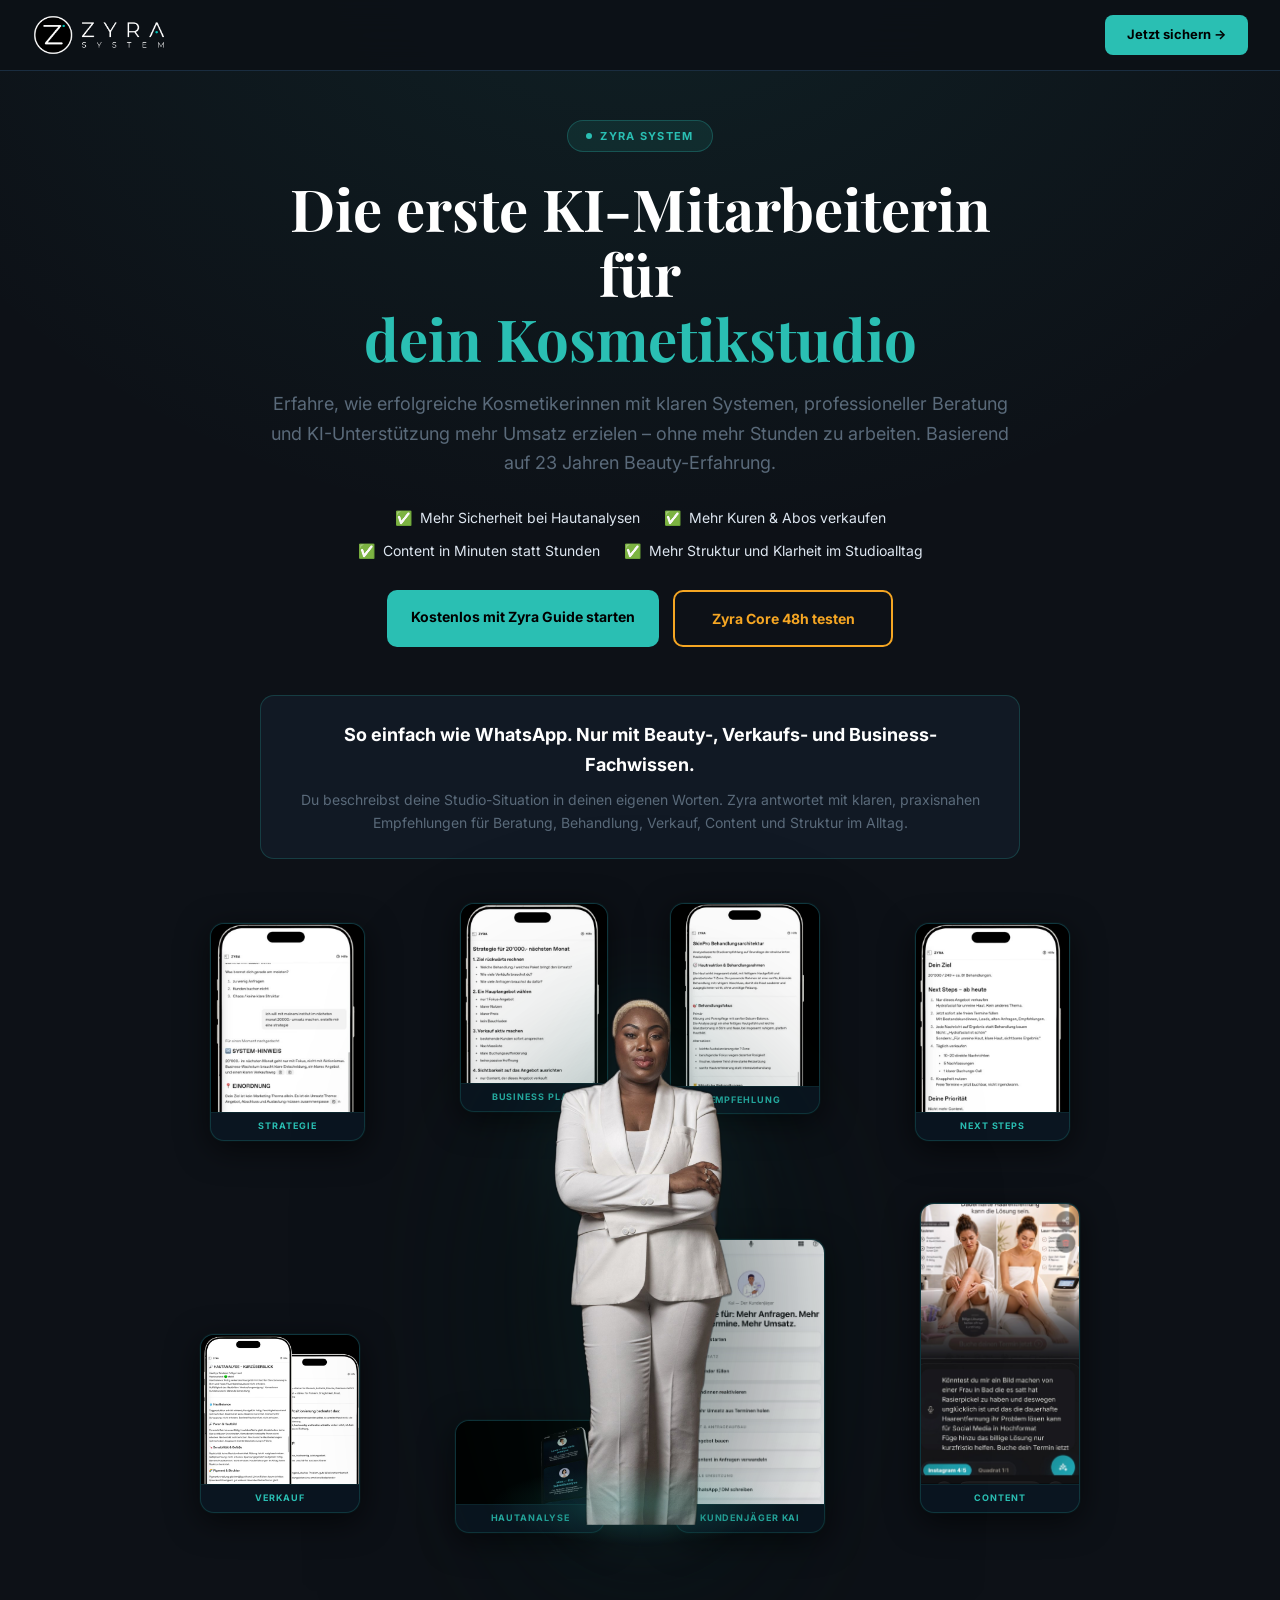
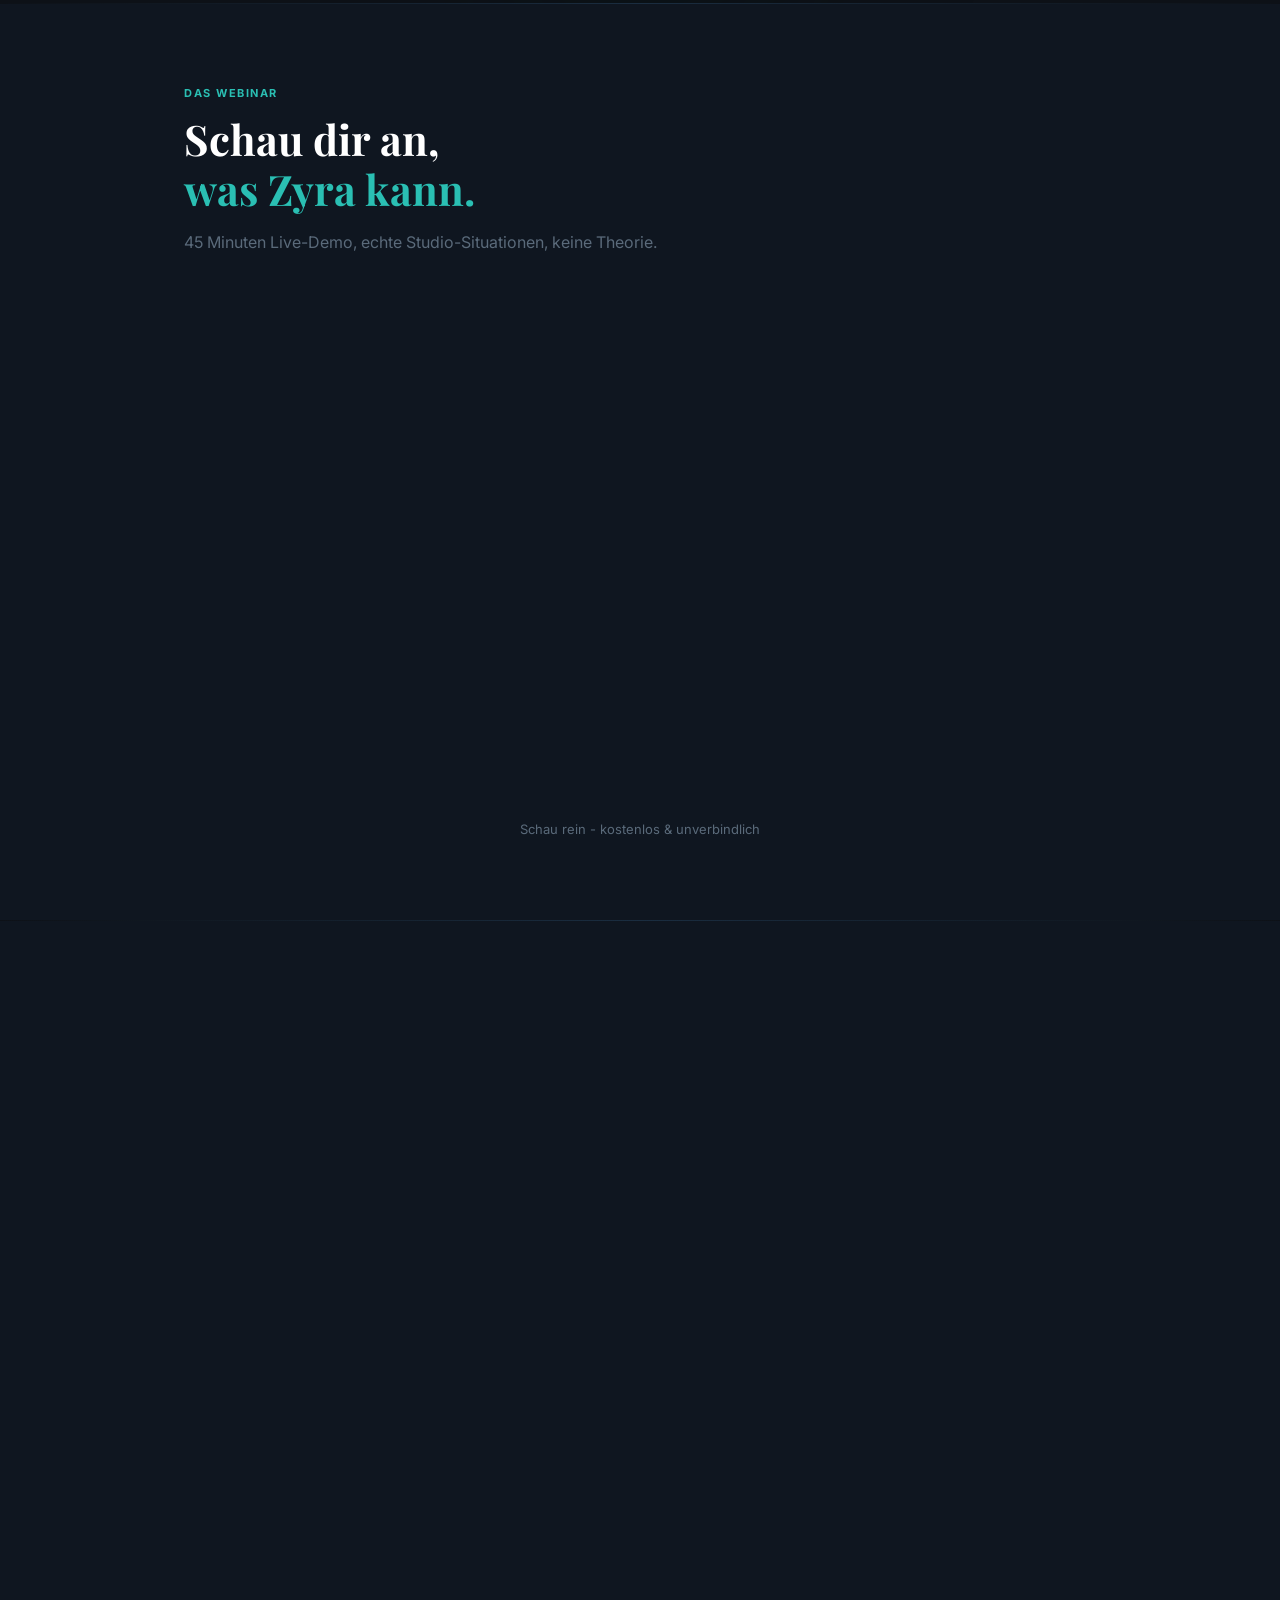
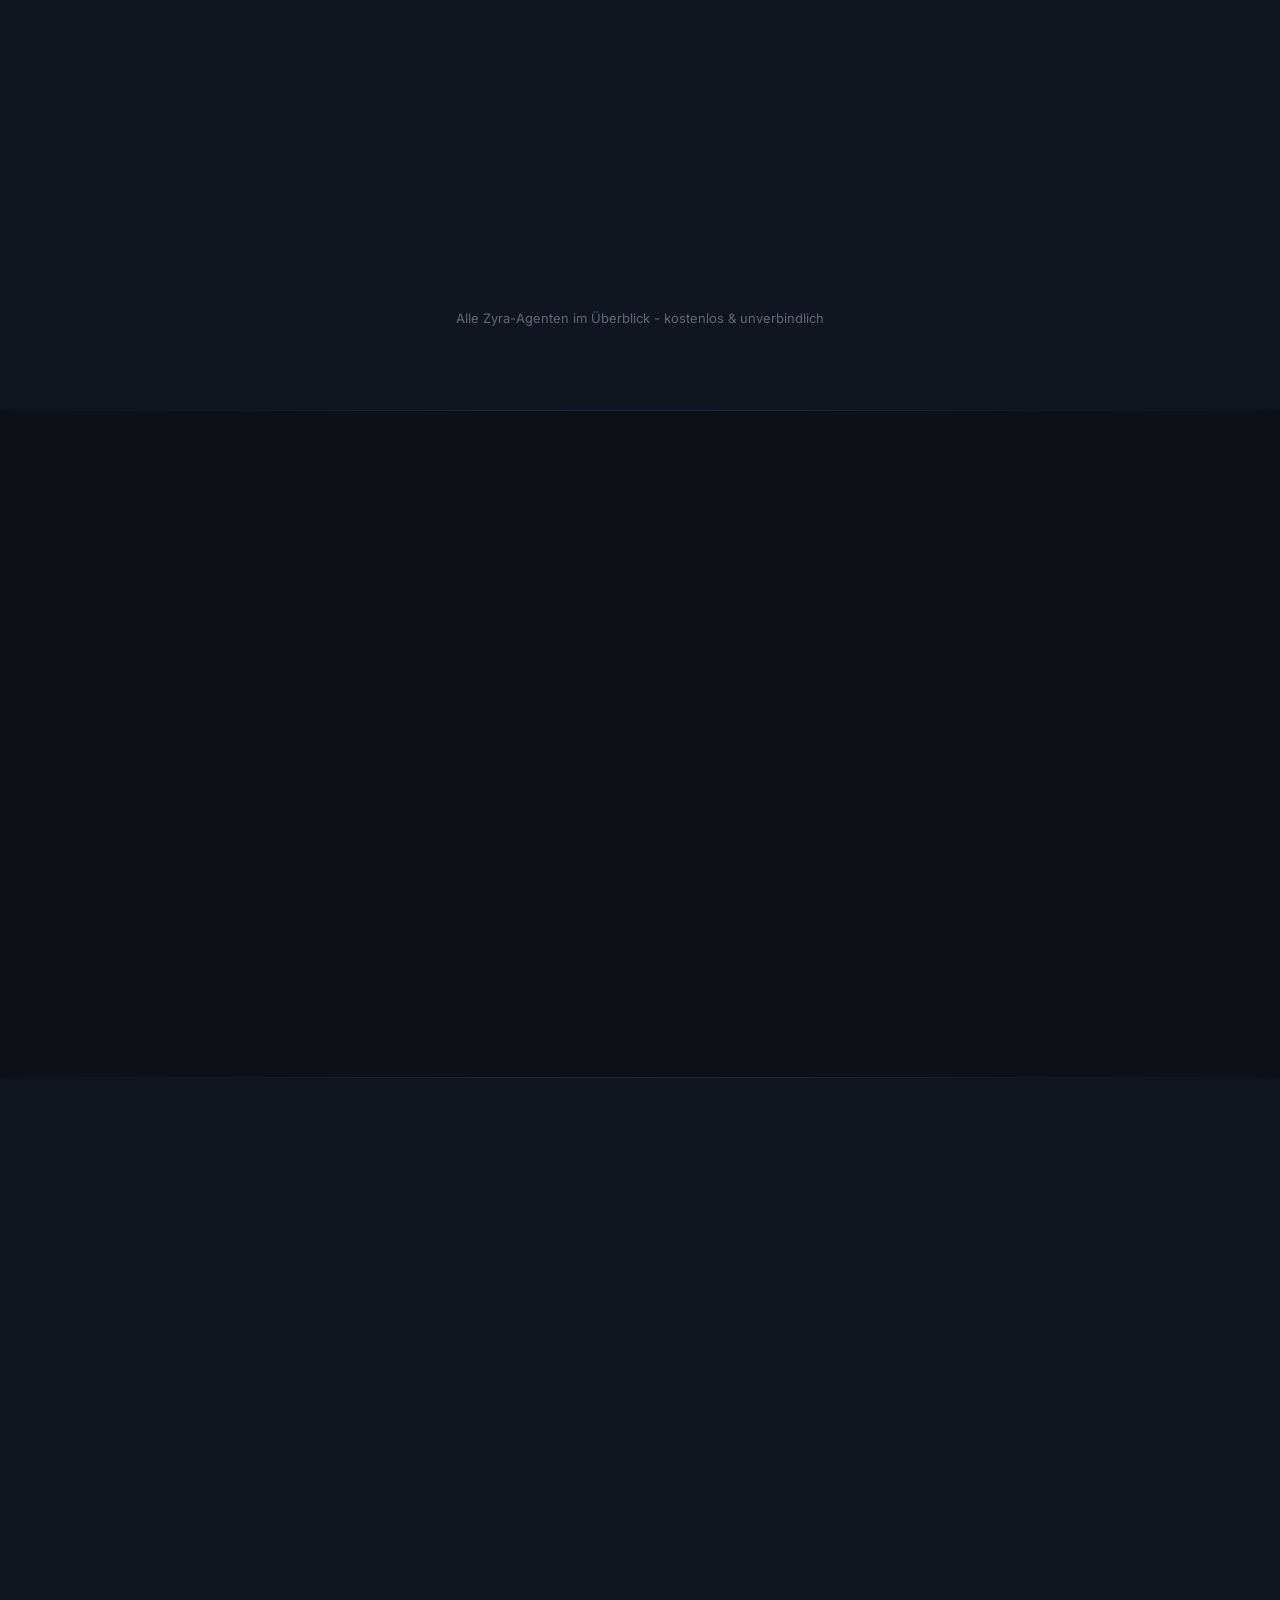
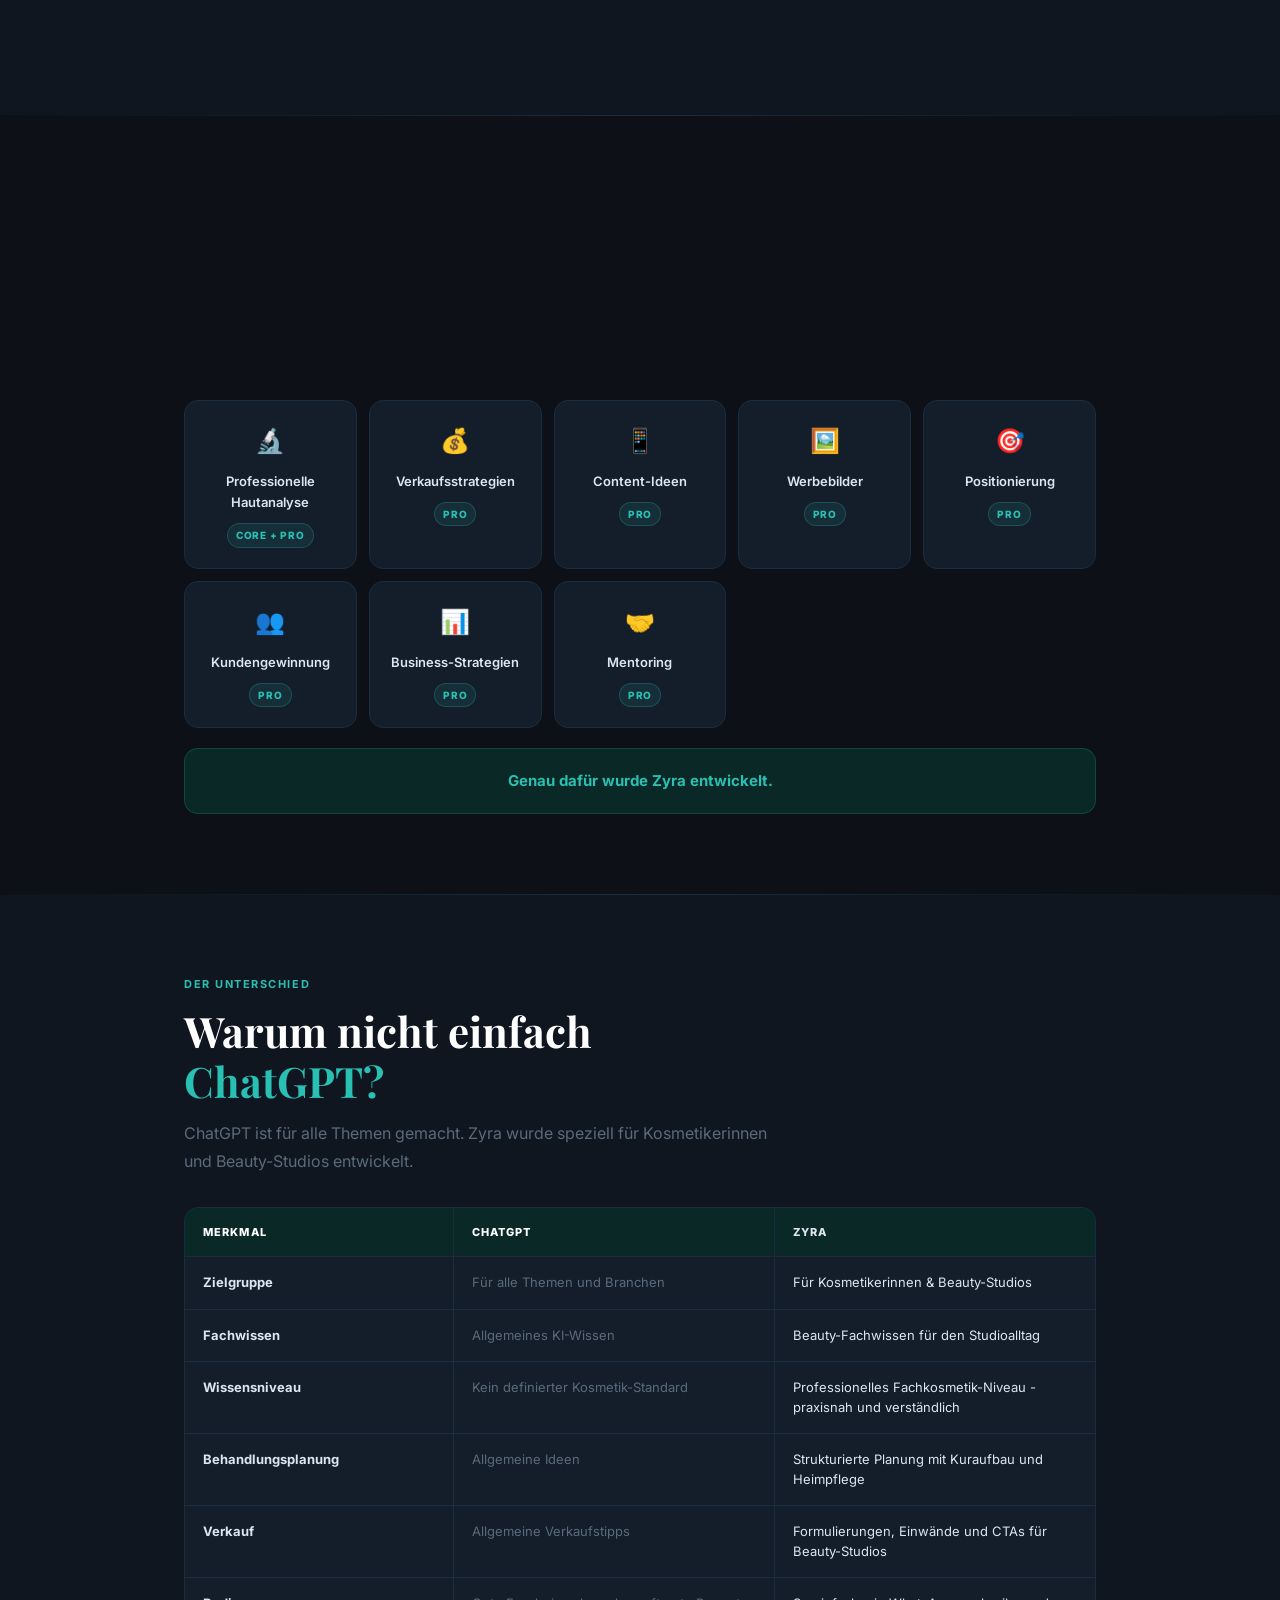
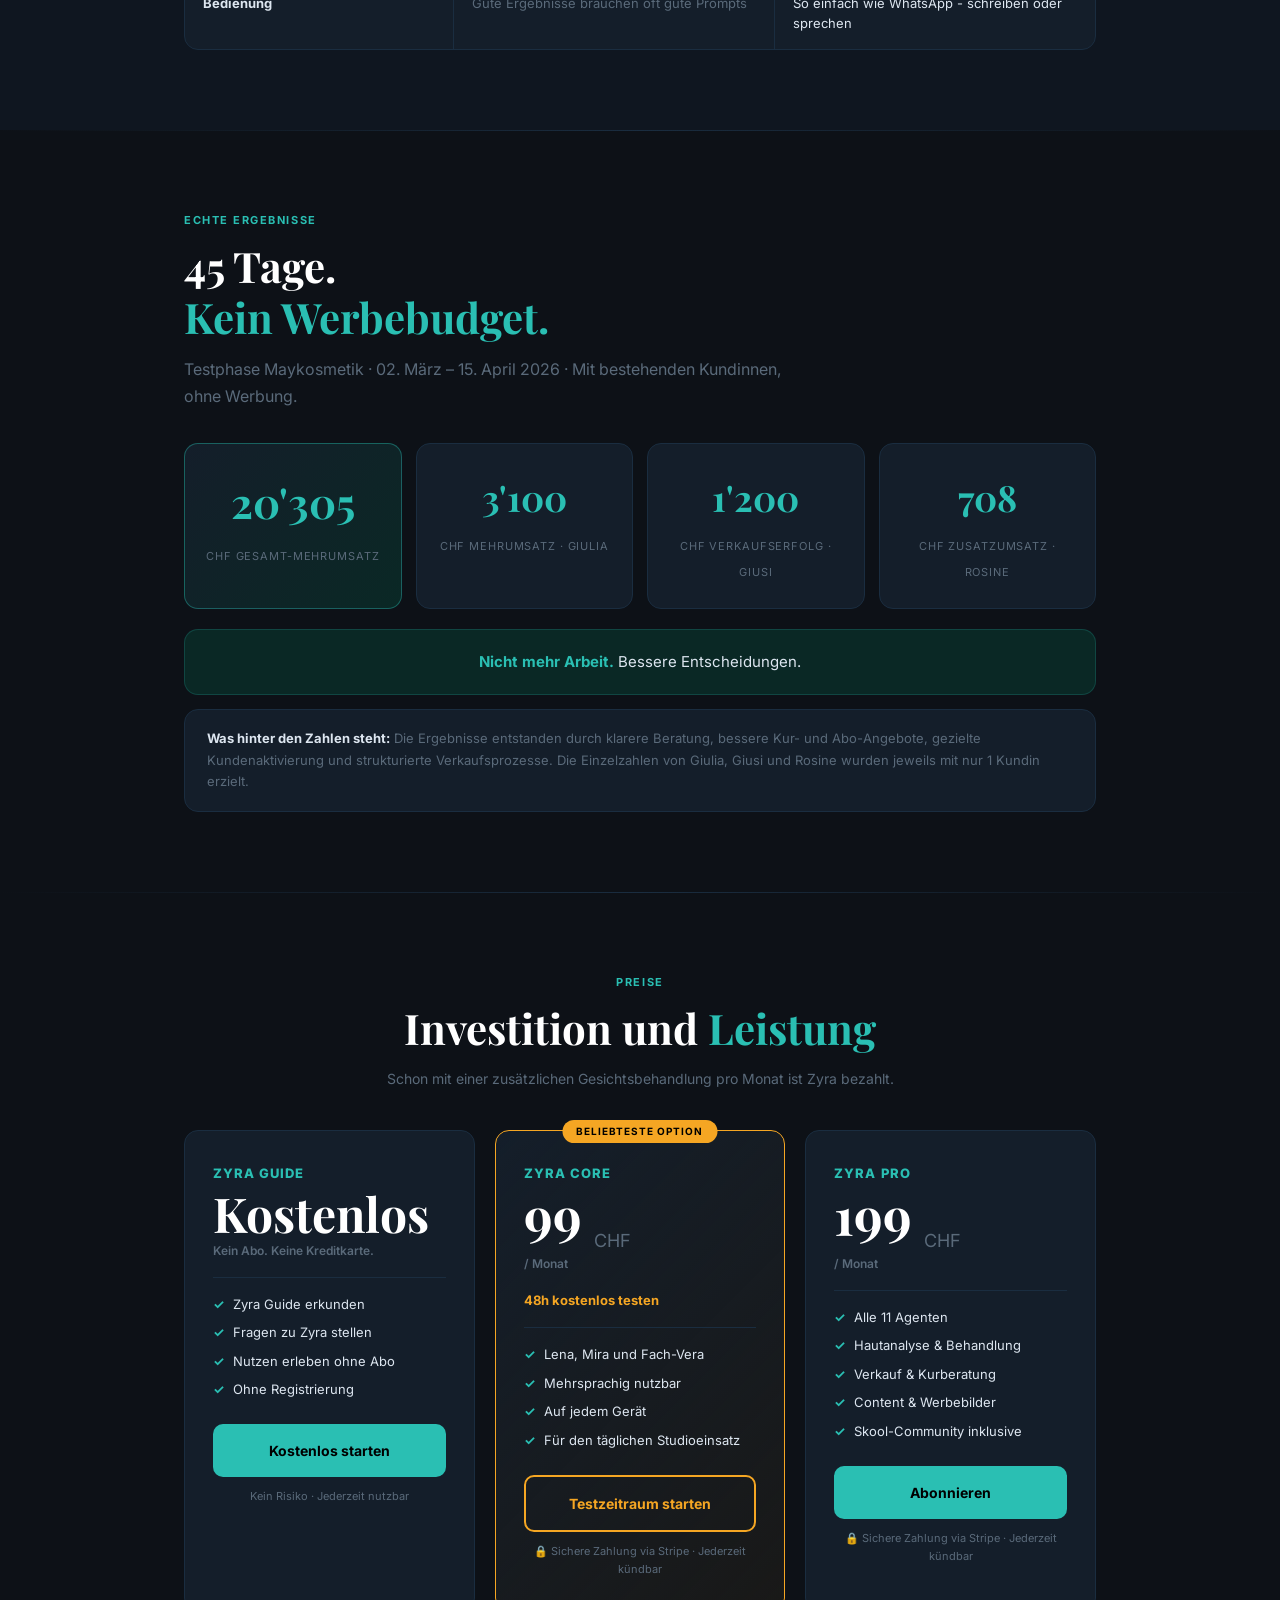
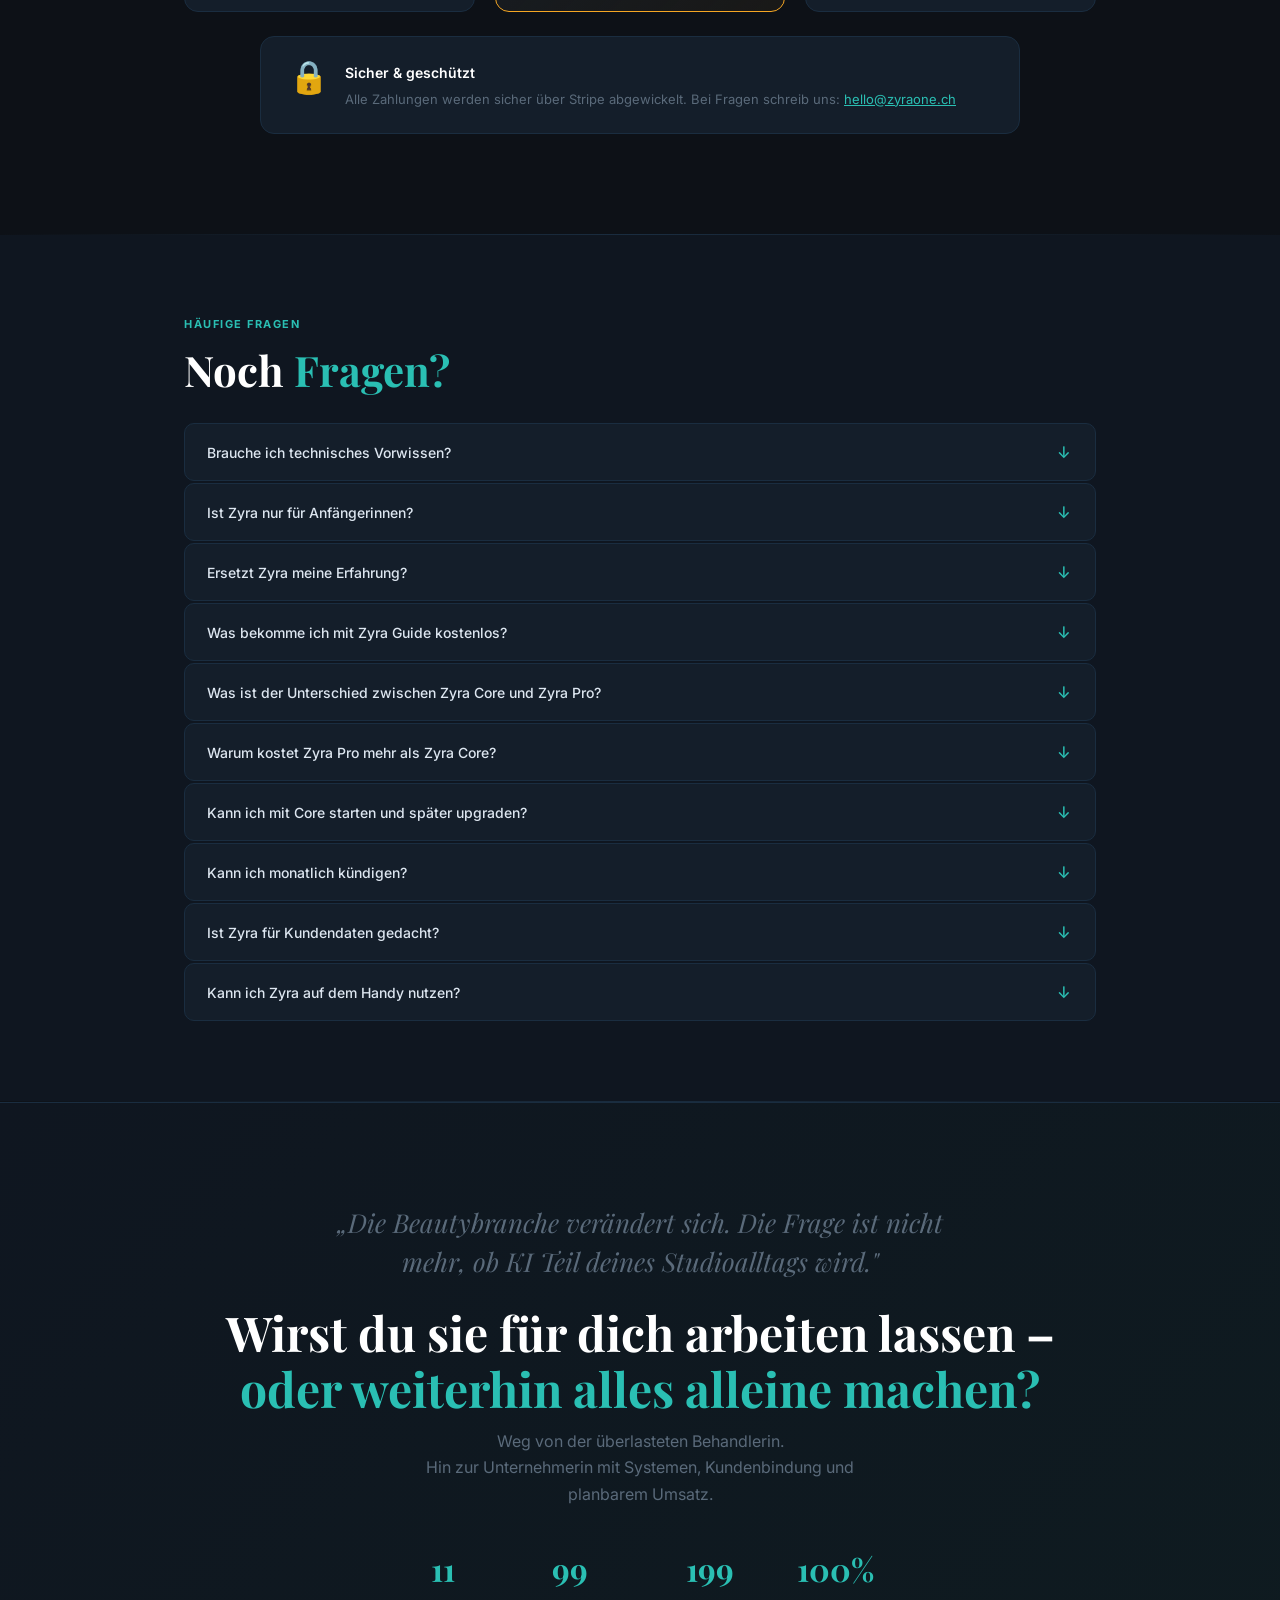
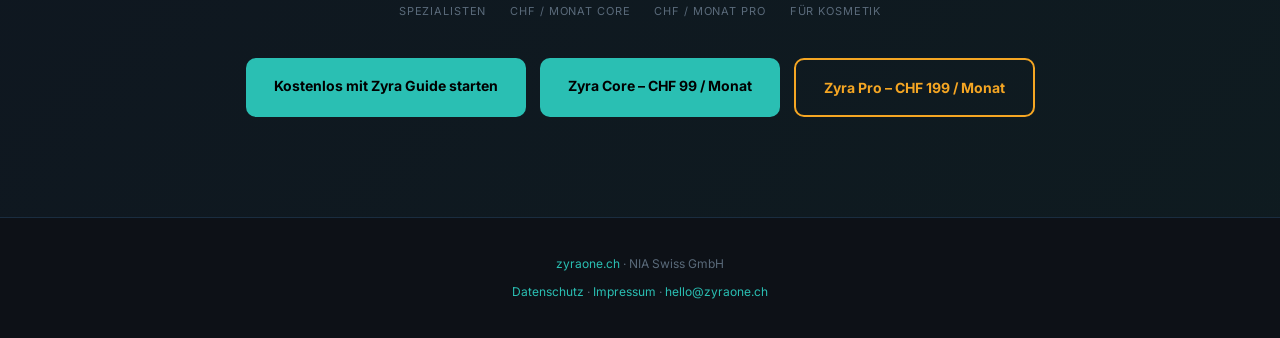
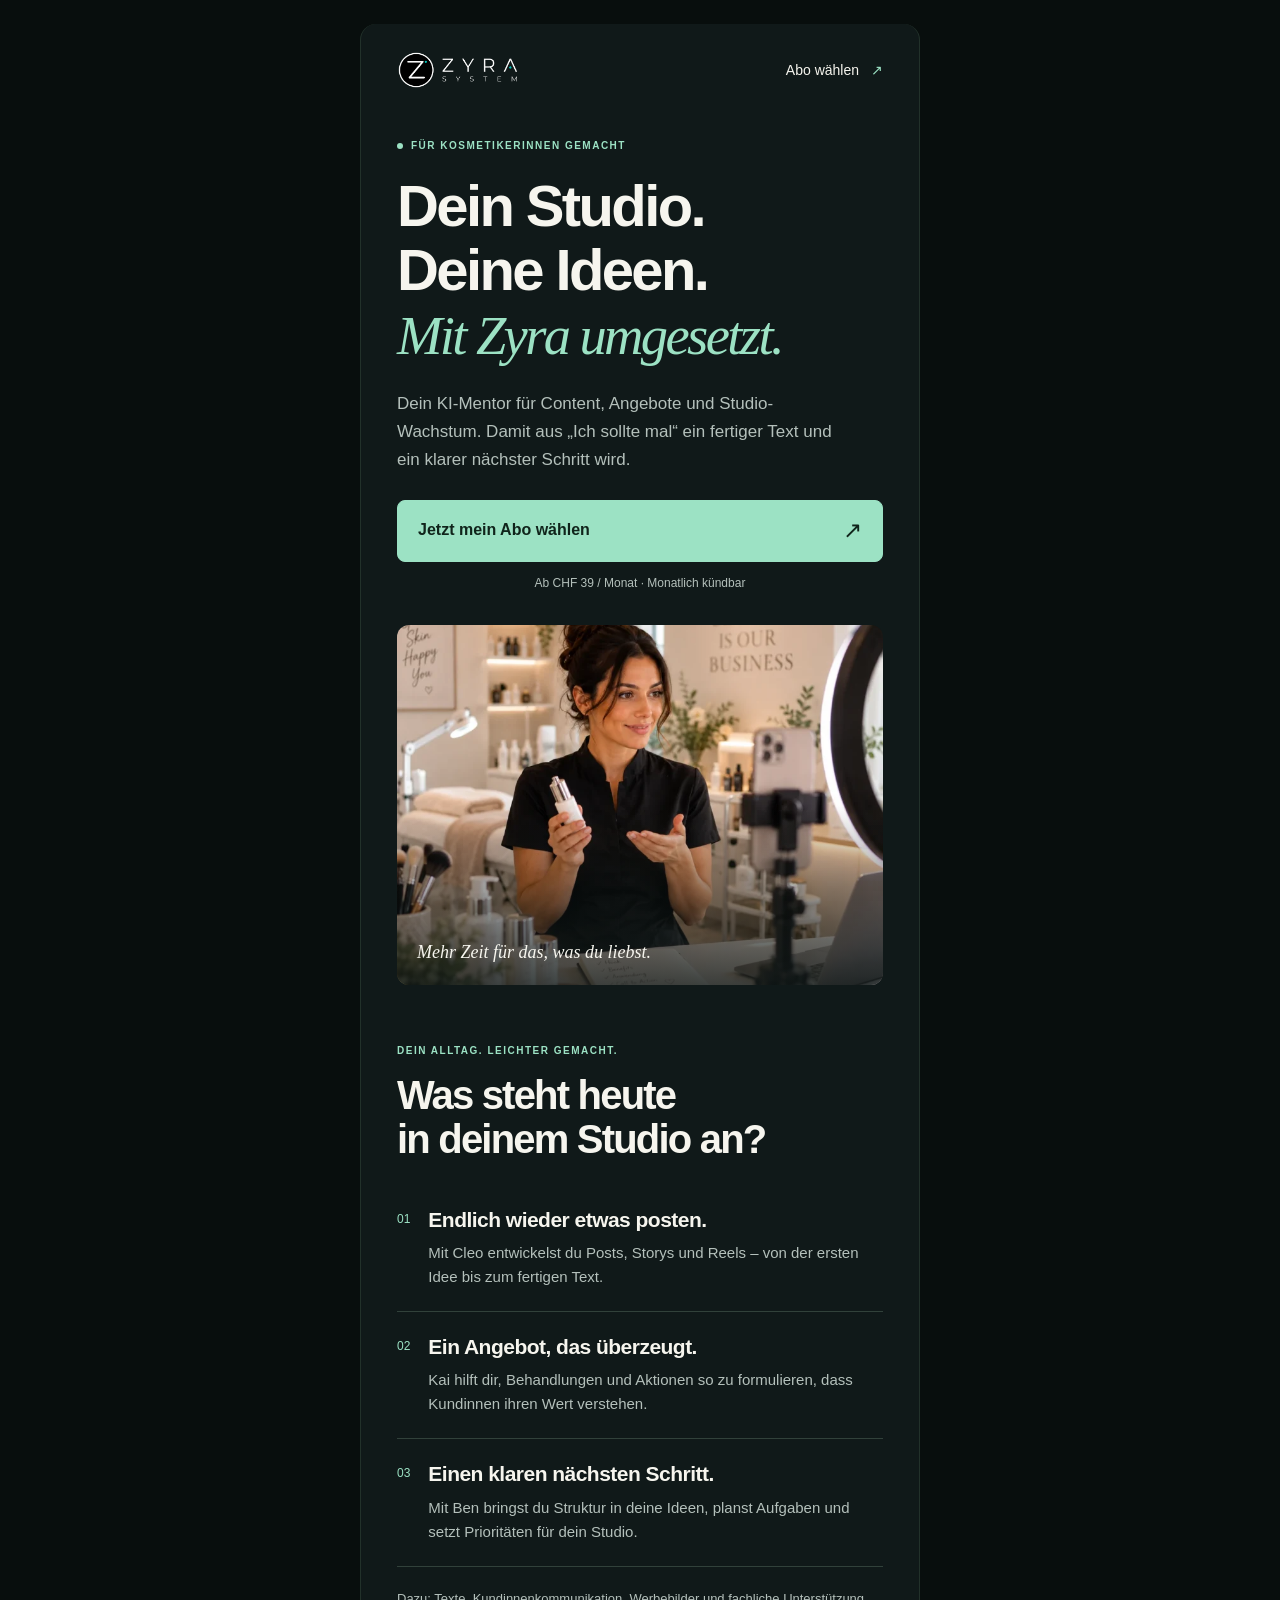
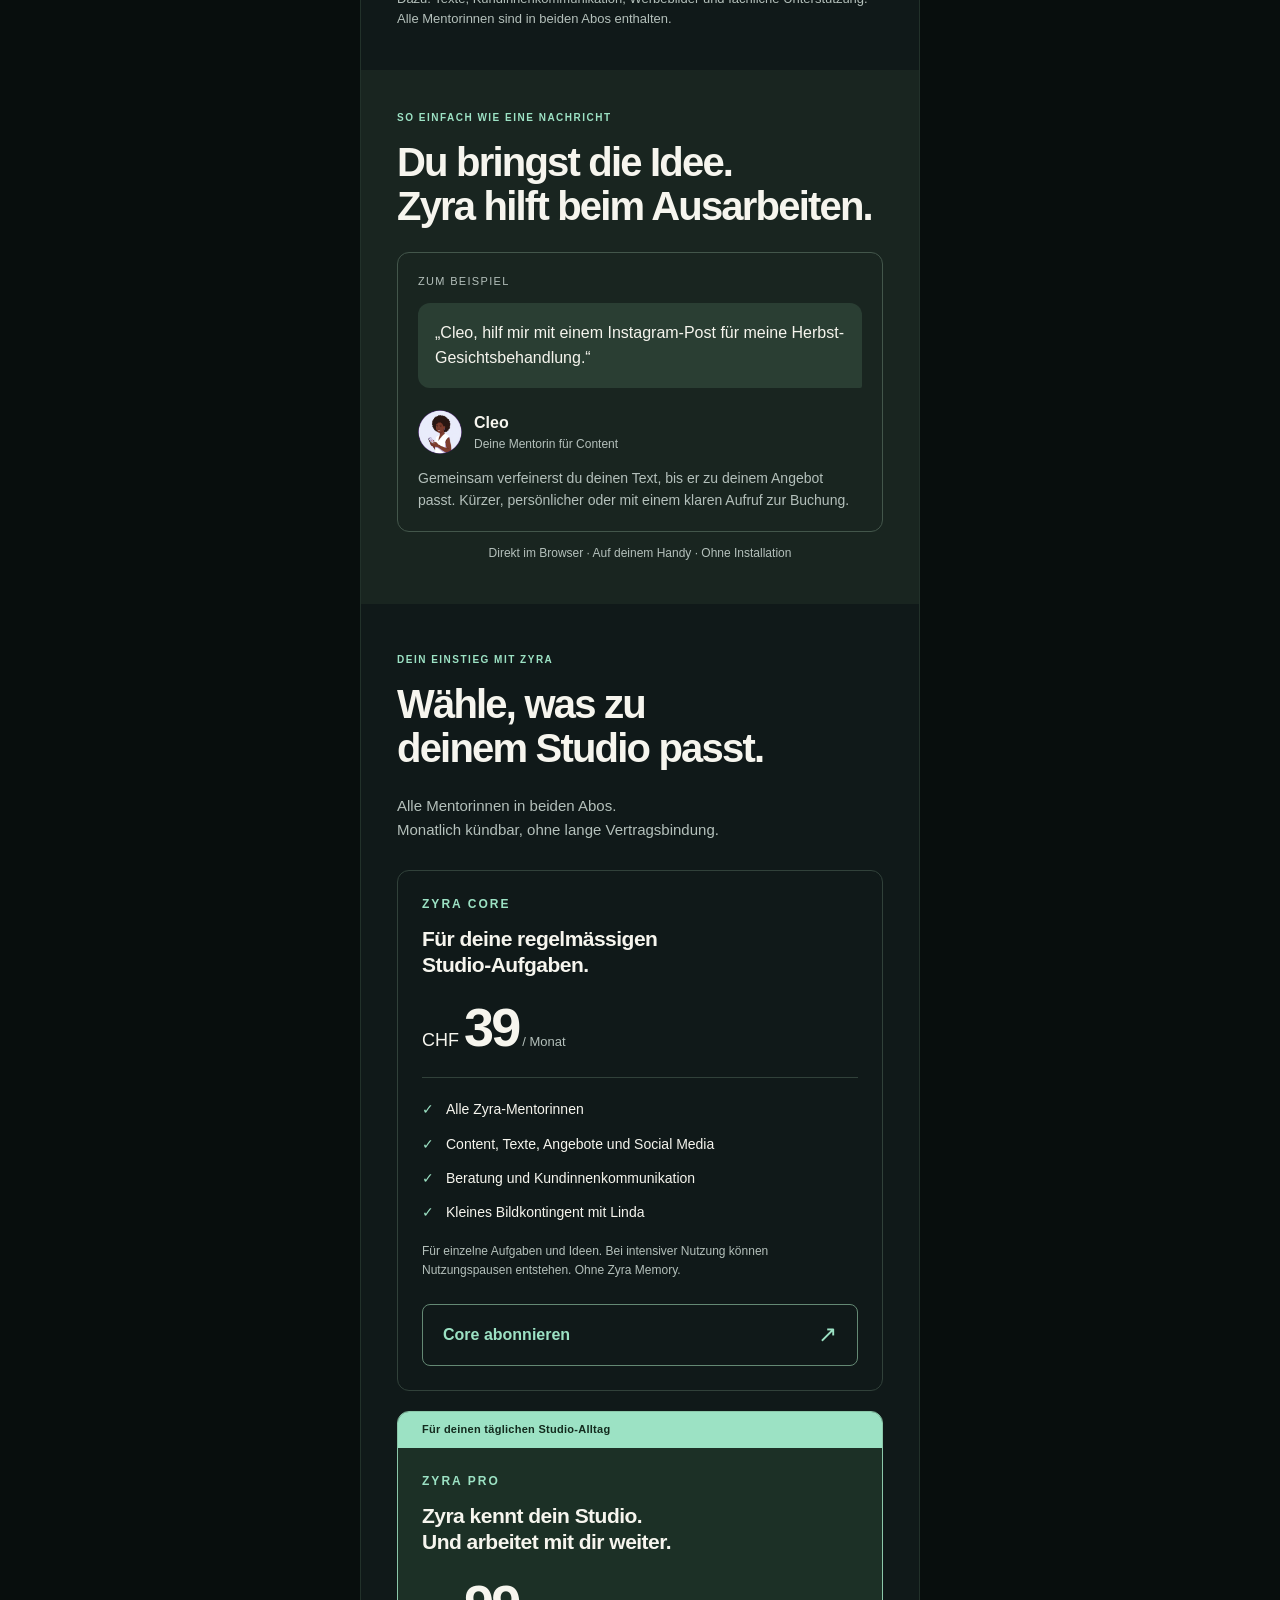
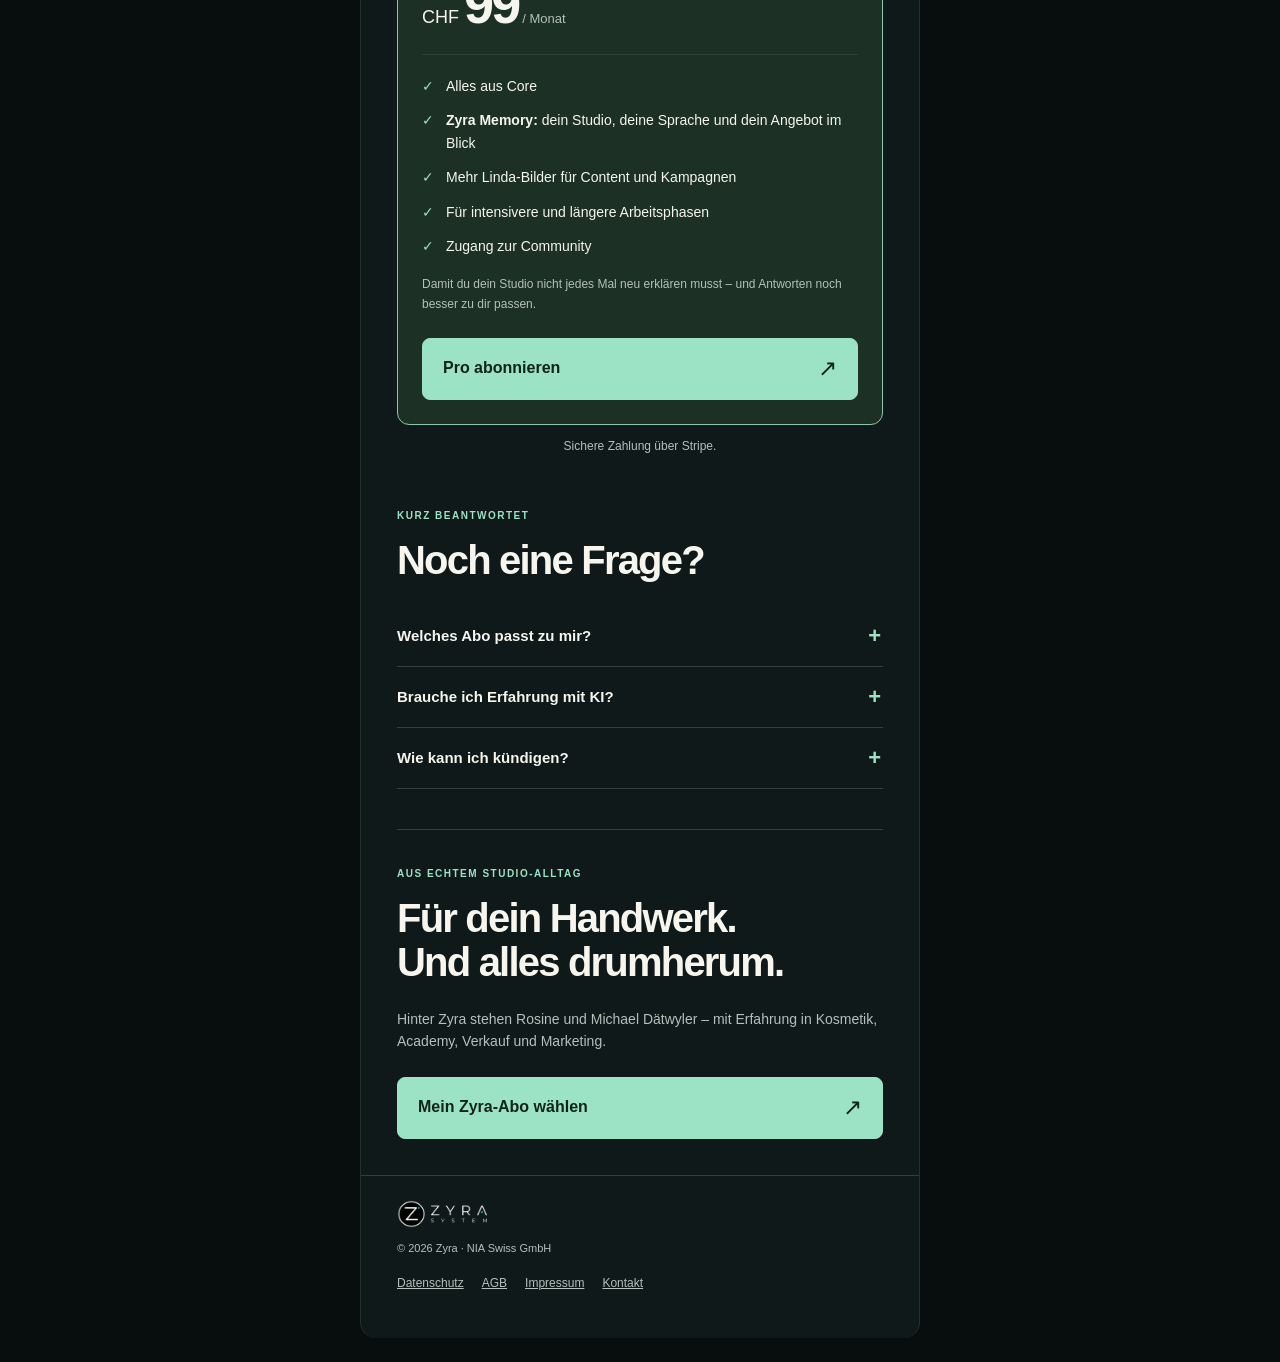
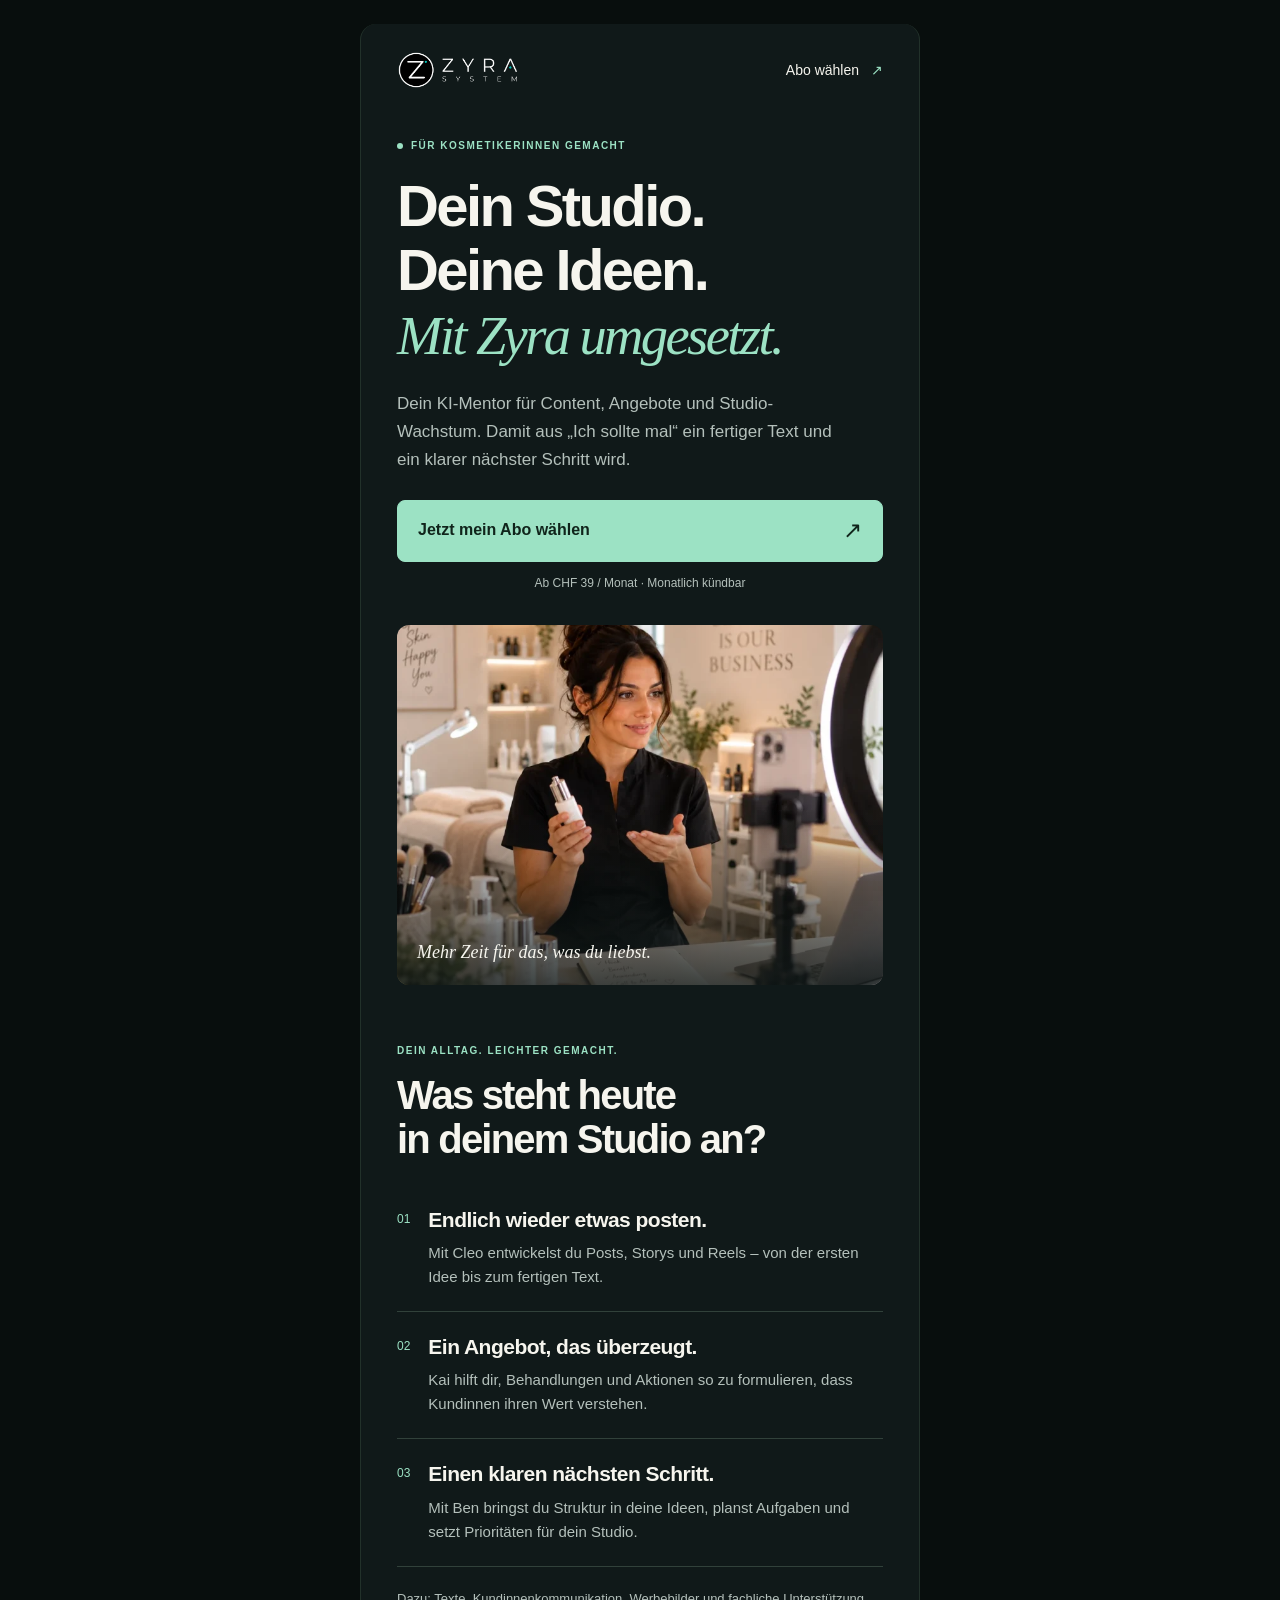
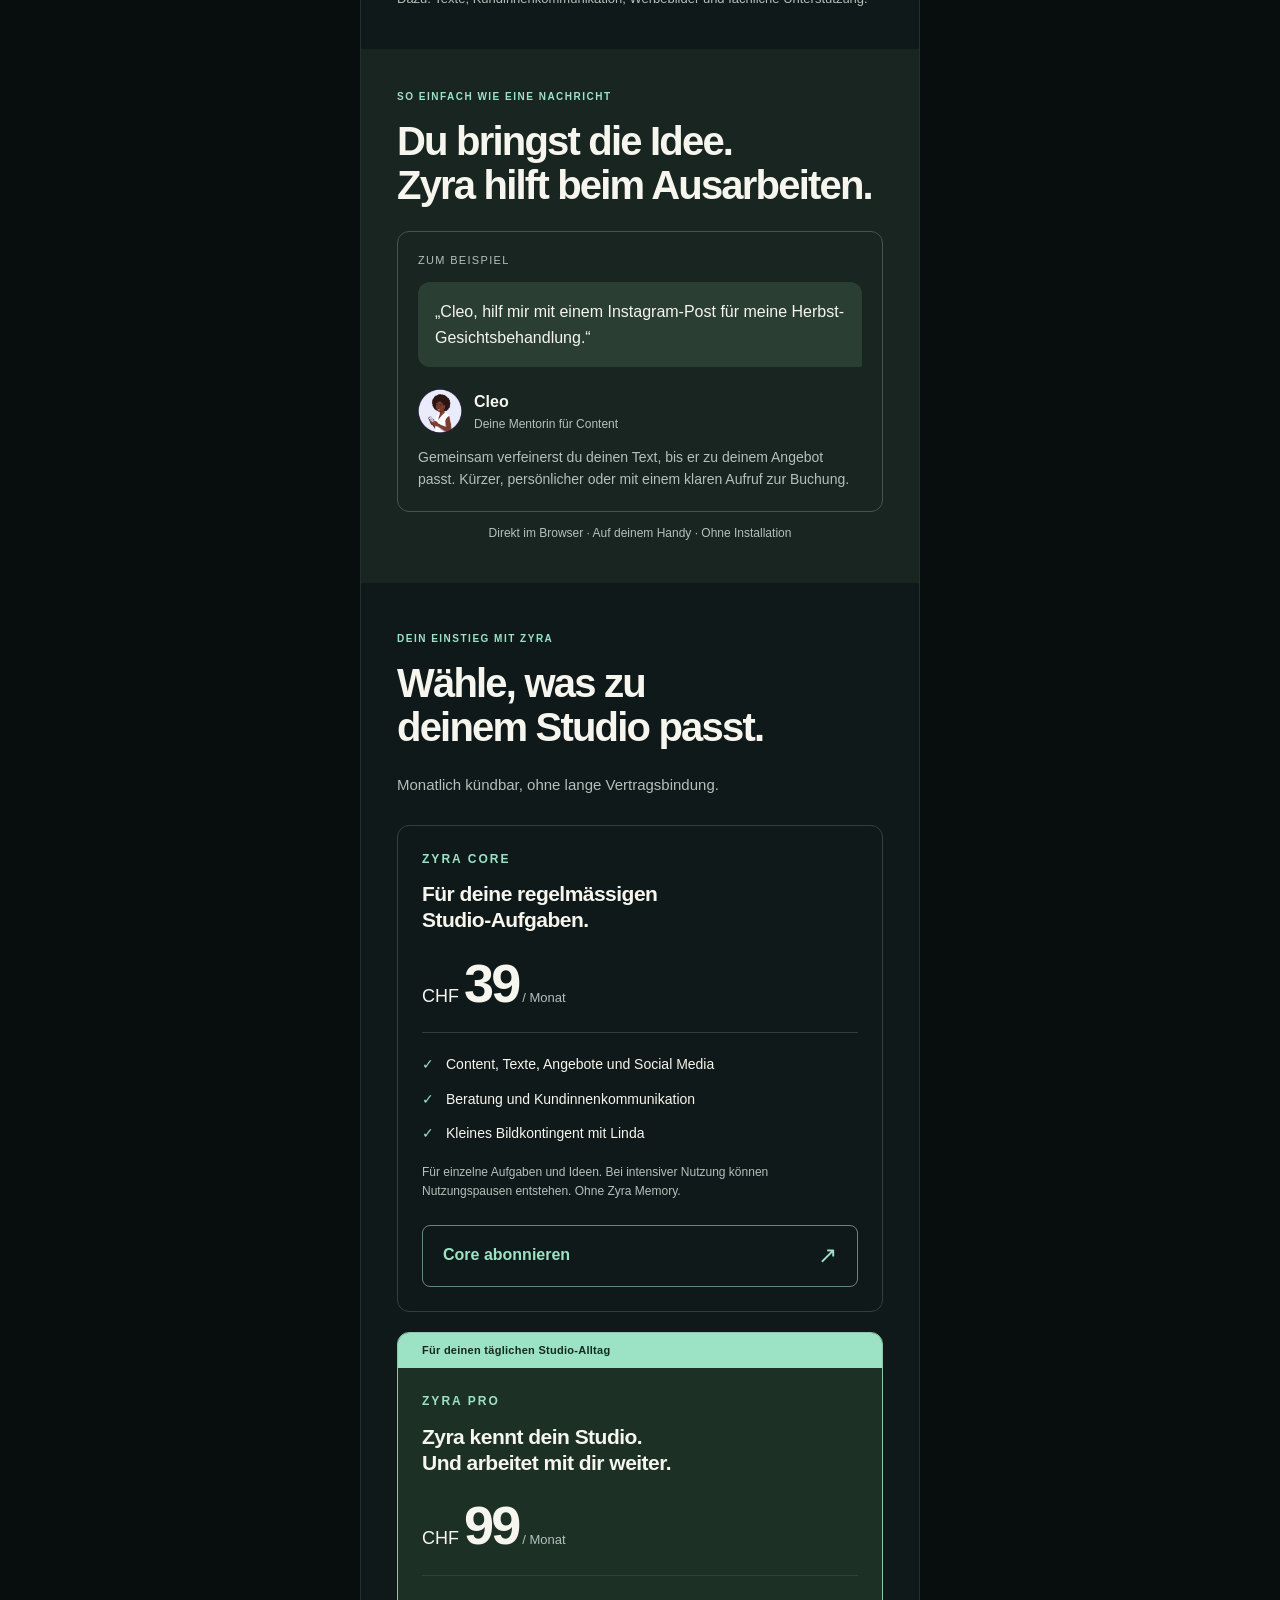
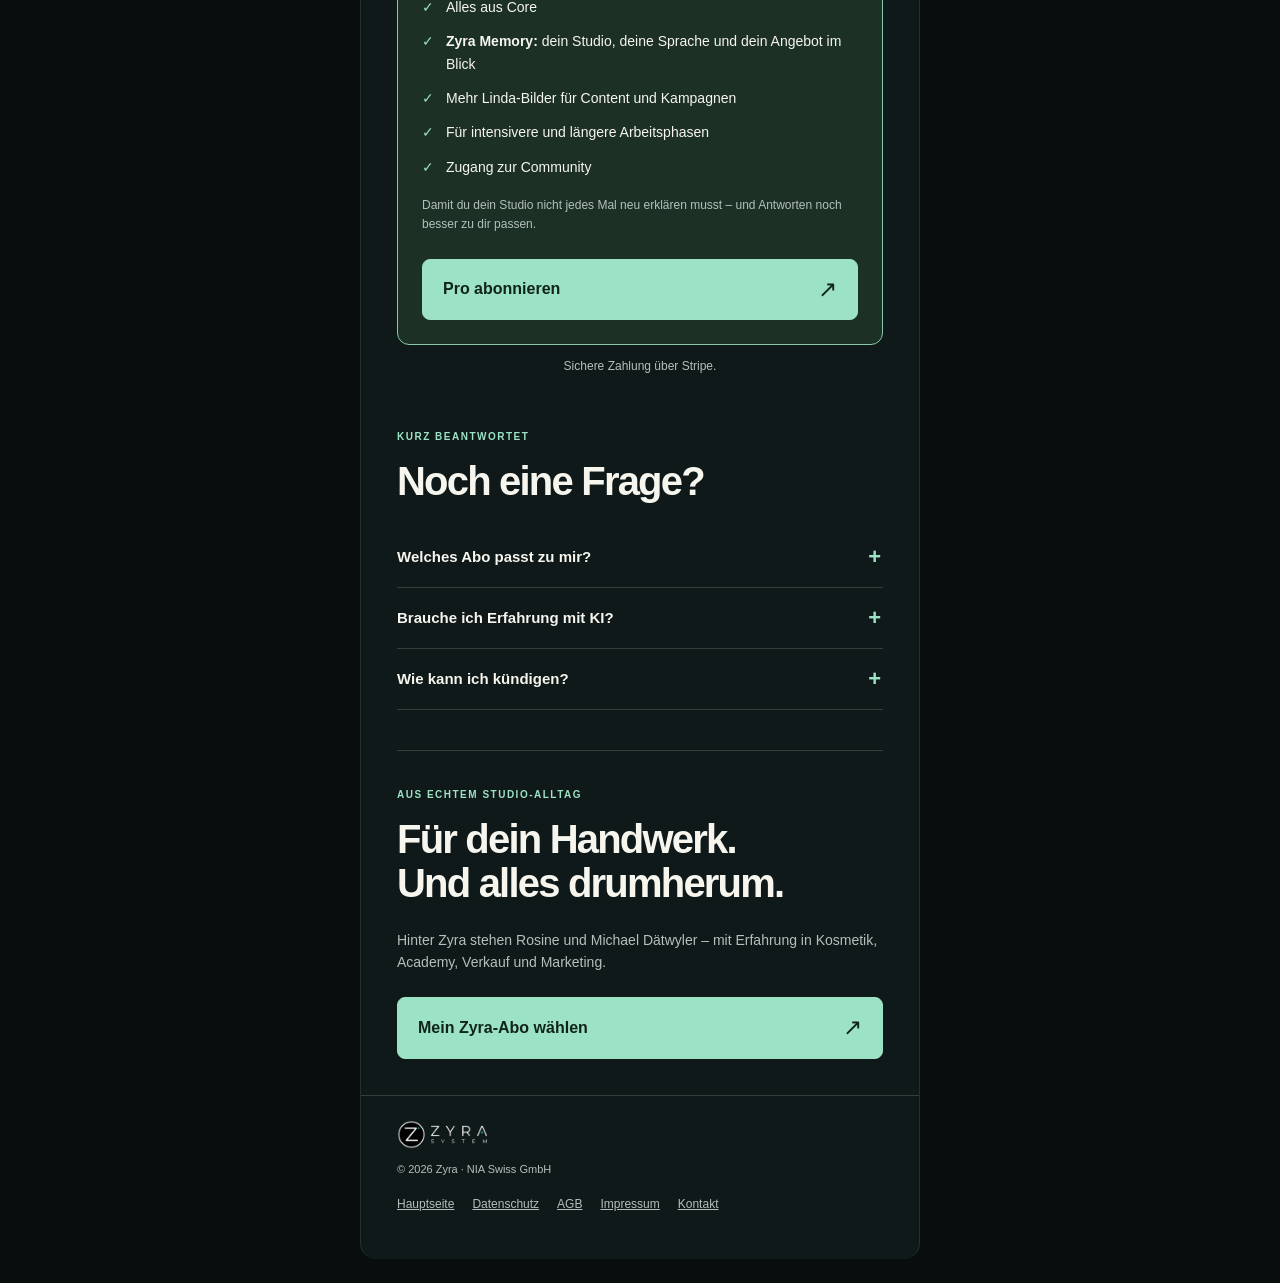
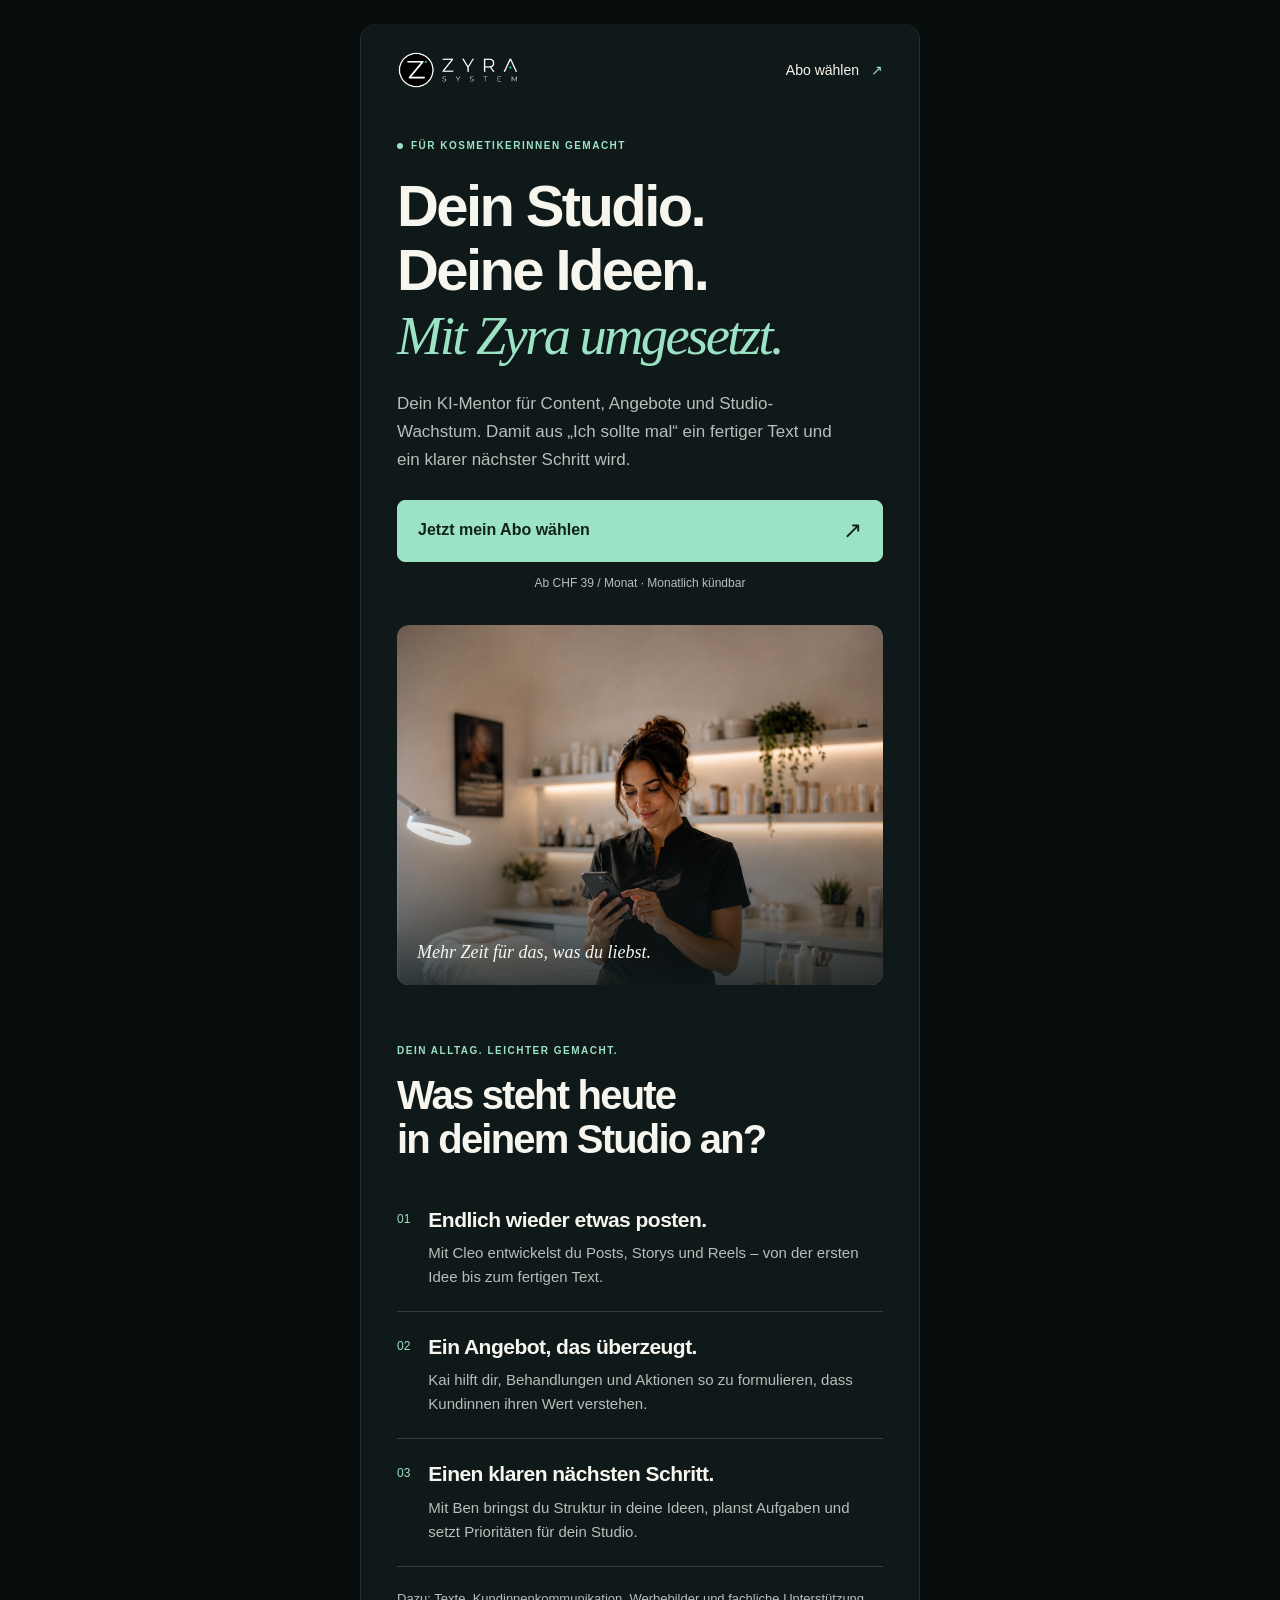
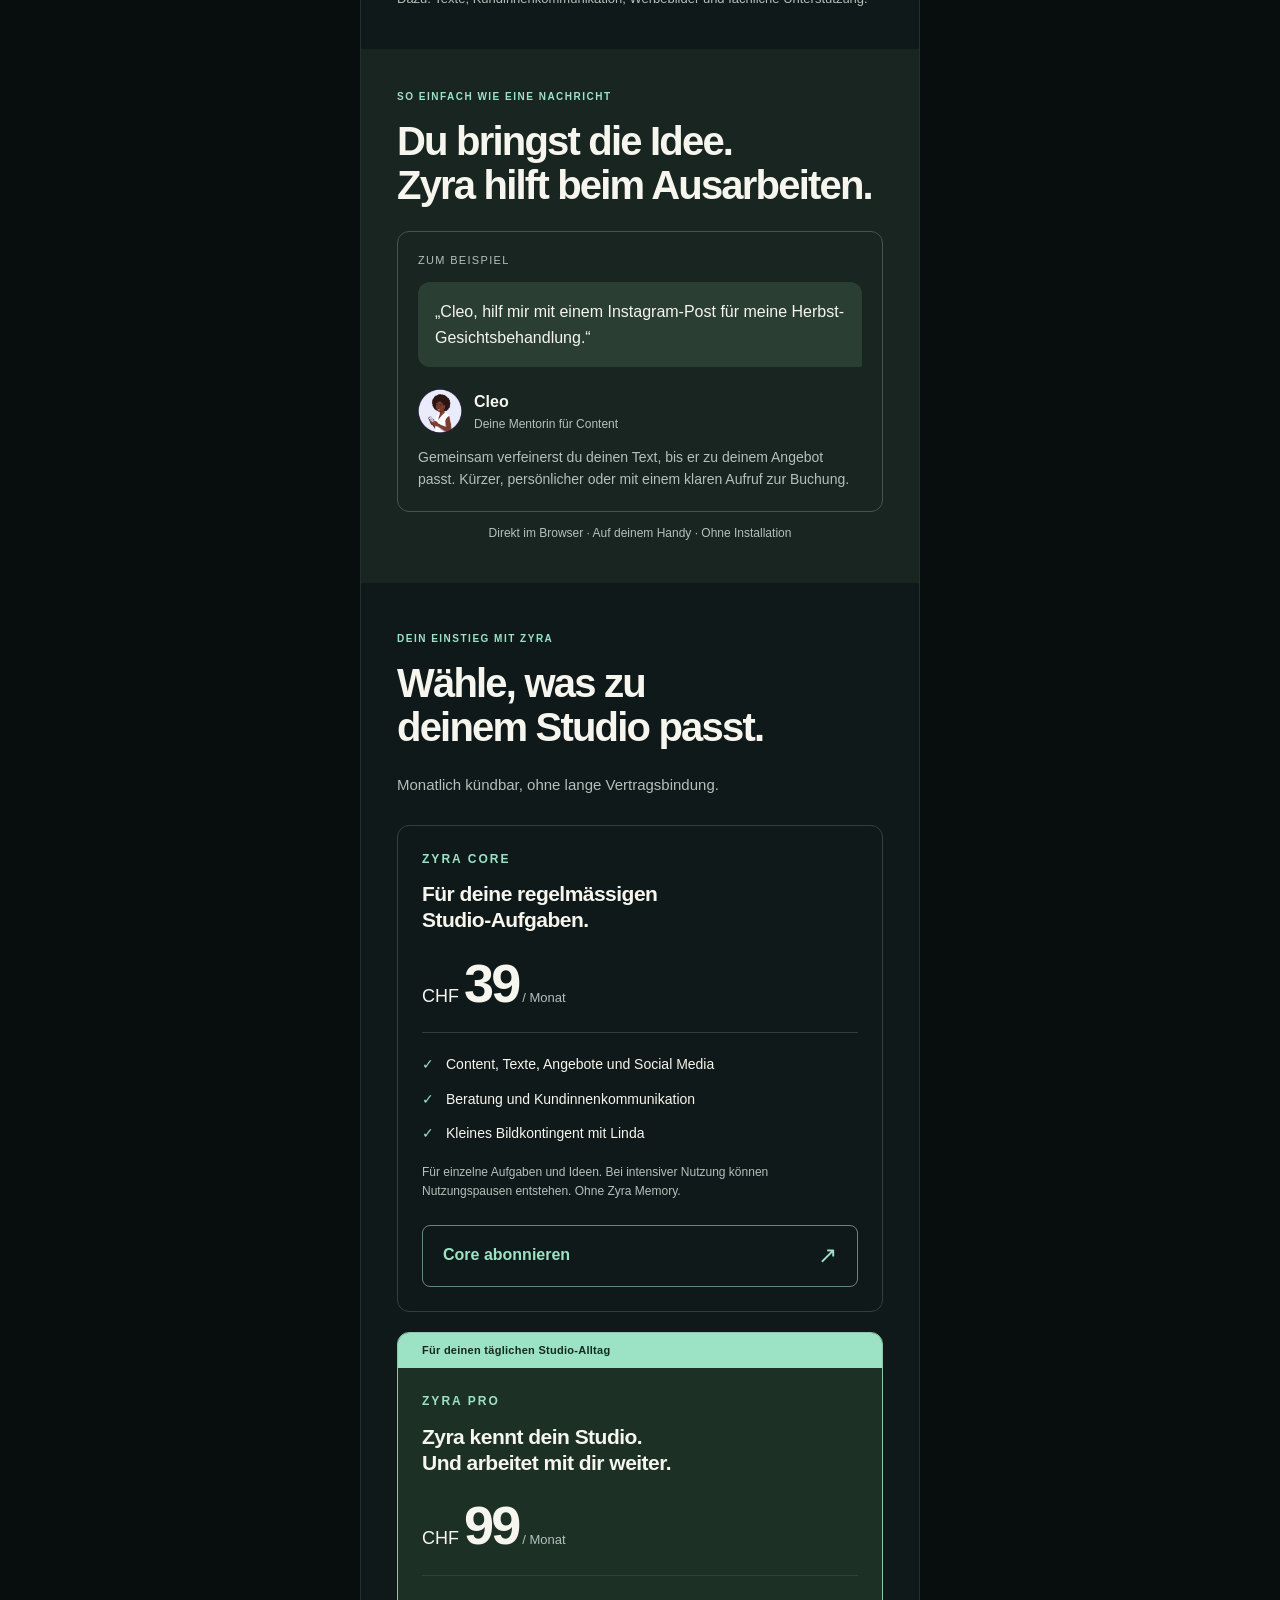
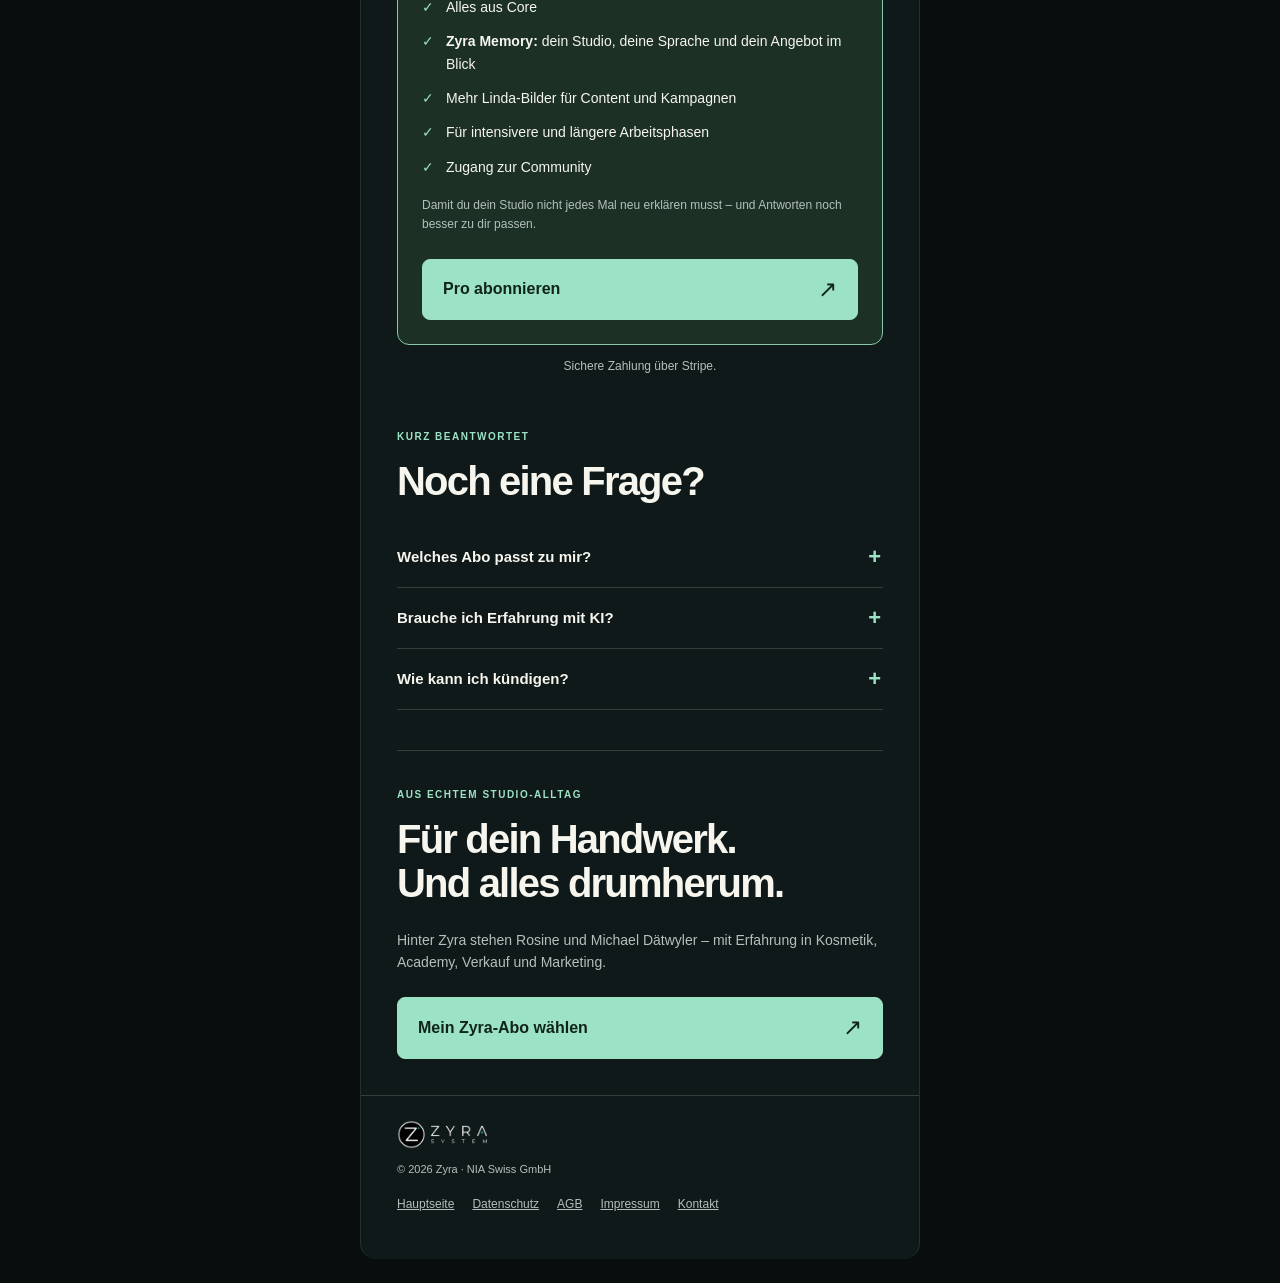
